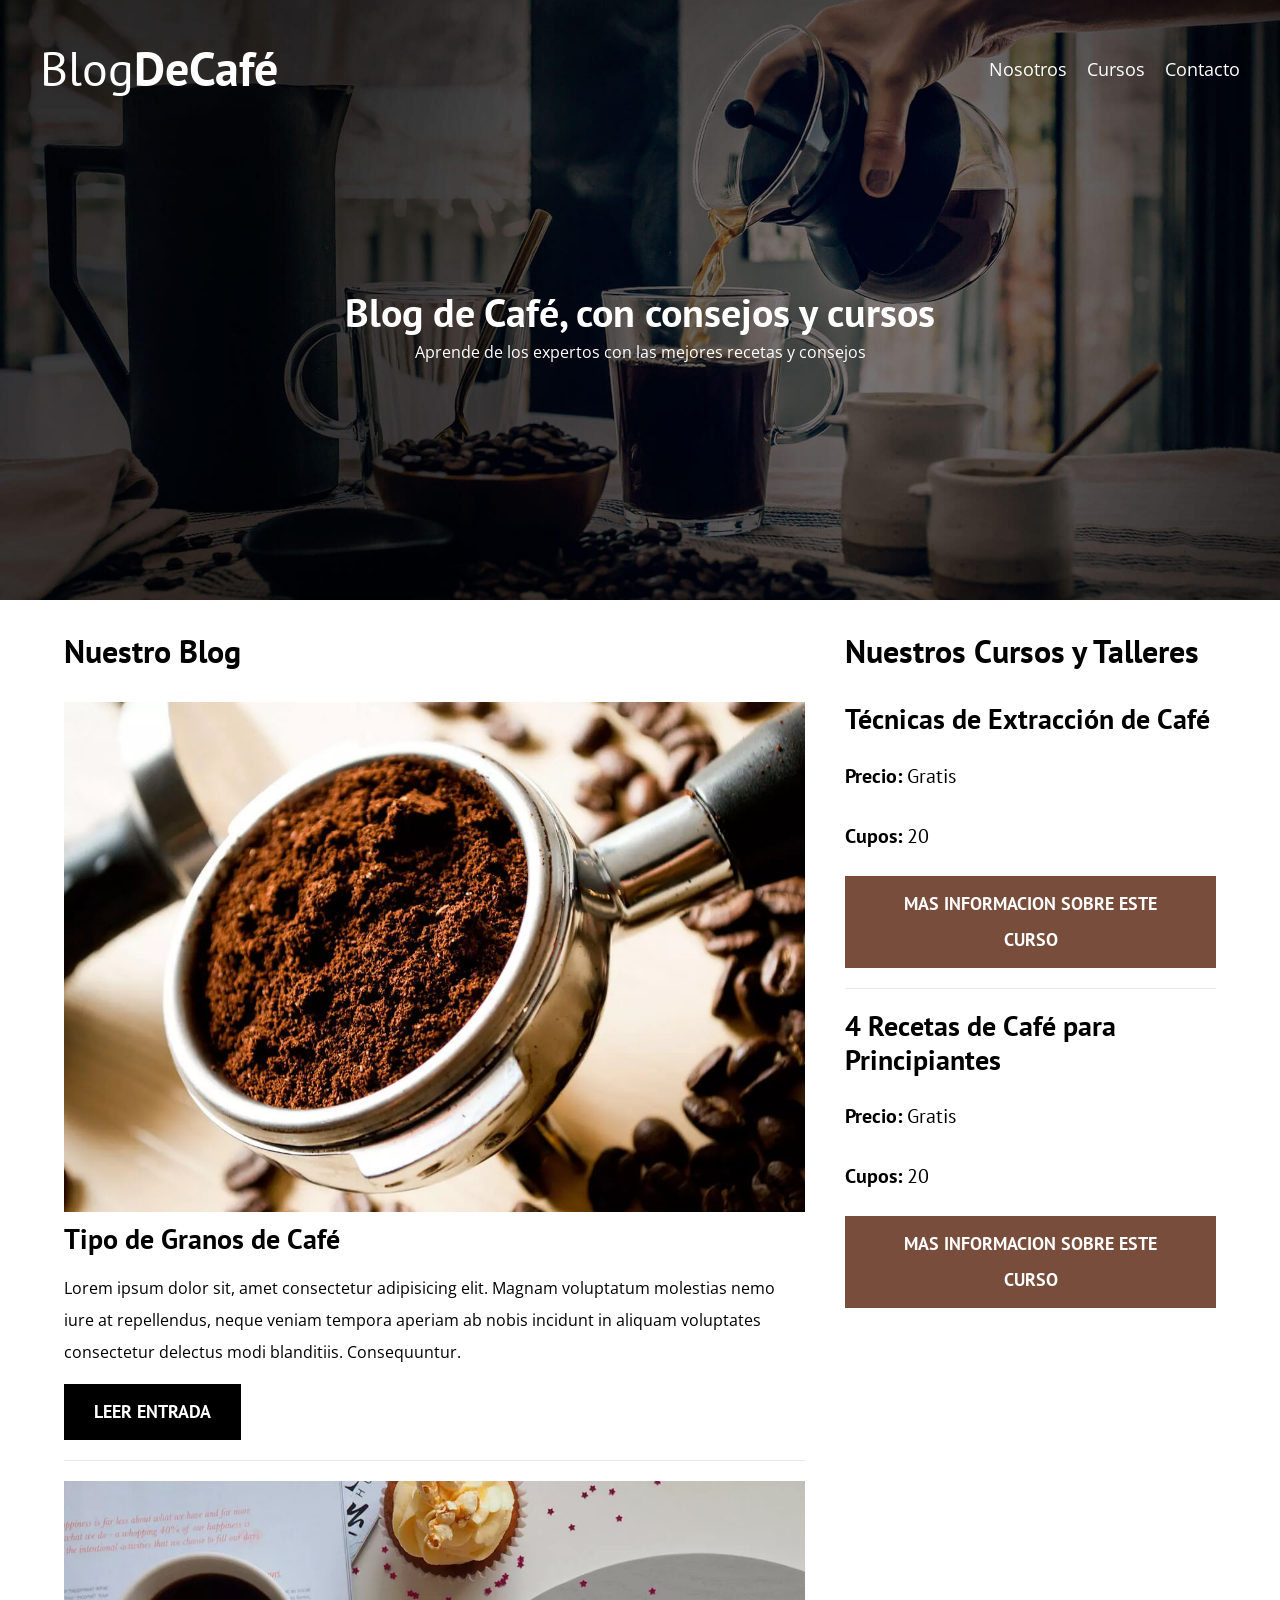
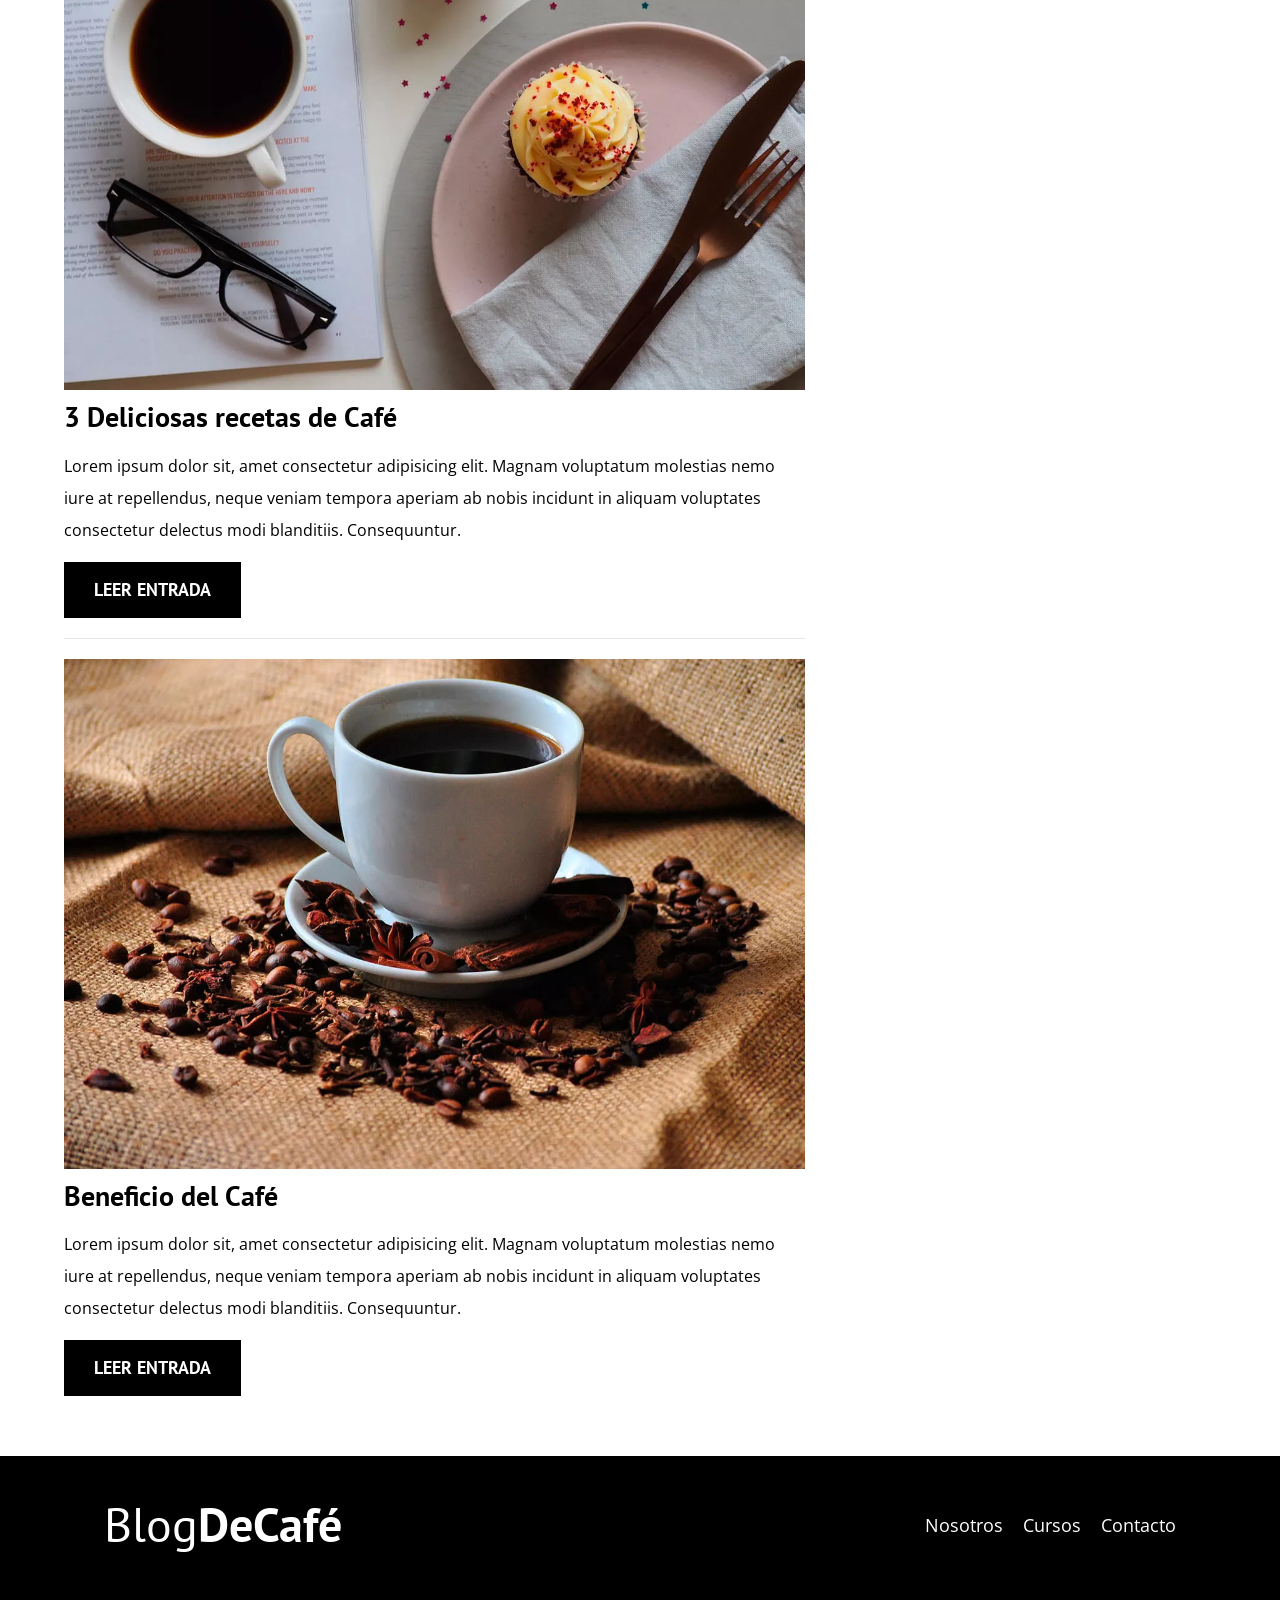
==== index.html @ 976dfcc5 "Integración de Modernizr.js para detección de características HTML5/CSS3 y ajustes finales de estilo" ====
<!DOCTYPE html>
<html lang="en">

<head>
    <meta charset="UTF-8">
    <meta http-equiv="X-UA-Compatible" content="IE=edge">
    <meta name="viewport" content="width=device-width, initial-scale=1.0">
    <title>Blog de Café</title>
    <meta name="description" content="Pagina web de Blog de Café">

    <!--Prefecth--> <!--Asigna prioridad a lo que se requiera cargar principalmente-->

    <link rel="prefetch" href="nosotros.html" as="document"> <!--Asigna prioridad a la carga de la página-->

    <!--Preload--> <!--Asigna prioridad a lo que se requiera cargar principalmente-->

    <link rel="preload" href="css/normalize.css" as="style"> <!--Asigna prioridad a la carga de la hoja de estilos-->
    <link rel="stylesheet" href="css/normalize.css"> <!--Carga la hoja de estilos-->

    <link rel="preload"
        href="https://fonts.googleapis.com/css2?family=Open+Sans:ital@0;1&family=PT+Sans:ital,wght@0,400;0,700;1,400;1,700&display=swap"
        crossorigin="crossorigin" as="font"> <!--Asigna prioridad a la carga de la fuente-->
    <link href="https://fonts.googleapis.com/css2?family=Open+Sans:ital@0;1&display=swap" rel="stylesheet">
    <!--Carga la fuente-->
    <link
        href="https://fonts.googleapis.com/css2?family=Open+Sans:ital@0;1&family=PT+Sans:ital,wght@0,400;0,700;1,400;1,700&display=swap"
        rel="stylesheet"> <!--Carga la fuente-->


    <link rel="preload" href="css/style.css" as="style"> <!--Asigna prioridad a la carga de la hoja de estilos-->
    <link rel="stylesheet" href="css/style.css"> <!--Carga la hoja de estilos-->


</head>

<body>
    <header class="header">

        <div class="centenedor">
            <div class="barra">
                <a class="logo" href="index.html">
                    <h1 class="logo__nombre no-margin centrar-texto">Blog<span class="logo__bold">DeCafé</span></h1>
                </a>

                <nav class="navegacion">
                    <a href="nosotros.html" class="navegacion__enlace">Nosotros</a>
                    <a href="cursos.html" class="navegacion__enlace">Cursos</a>
                    <a href="contacto.html" class="navegacion__enlace">Contacto</a>
                </nav>
            </div>
        </div>
        <div class="header__texto">
            <h2 class="no-margin">Blog de Café, con consejos y cursos</h2>
            <p class="no-margin">Aprende de los expertos con las mejores recetas y consejos</p>

        </div>
    </header>

    <div class="contenedor contenido-principal">
        <main class="blog">
            <h3>Nuestro Blog</h3>

            <article class="entrada">
                <div class="entrada__imagen">
                    <picture>
                        <source loading="lazy" srcset="media/images/blog1.webp" type="image/webp">
                        <source loading="lazy" srcset="media/images/blog1.jpg" type="image/jpeg">
                        <img loading="lazy" src="media/images/blog1.jpg" alt="imagen blog">
                    </picture>
                </div>
                <div class="entrada__contenido">
                    <h4 class="no-margin">Tipo de Granos de Café</h4>
                    <p>Lorem ipsum dolor sit, amet consectetur adipisicing elit. Magnam voluptatum molestias nemo iure
                        at repellendus, neque veniam tempora aperiam ab nobis incidunt in aliquam voluptates consectetur
                        delectus modi blanditiis. Consequuntur.</p>
                    <a href="entrada.html" class="boton boton--primario">Leer Entrada</a>
                </div>
            </article>

            <article class="entrada">
                <div class="entrada__imagen">
                    <picture>
                        <source loading="lazy" srcset="media/images/blog2.webp" type="image/webp">
                        <source loading="lazy" srcset="media/images/blog2.jpg" type="image/jpeg">
                        <img loading="lazy" src="media/images/blog2.jpg" alt="imagen blog">
                    </picture>
                </div>
                <div class="entrada__contenido">
                    <h4 class="no-margin">3 Deliciosas recetas de Café</h4>
                    <p>Lorem ipsum dolor sit, amet consectetur adipisicing elit. Magnam voluptatum molestias nemo iure
                        at repellendus, neque veniam tempora aperiam ab nobis incidunt in aliquam voluptates consectetur
                        delectus modi blanditiis. Consequuntur.</p>
                    <a href="entrada.html" class="boton boton--primario">Leer Entrada</a>
                </div>
            </article>

            <article class="entrada">
                <div class="entrada__imagen">
                    <picture>
                        <source loading="lazy" srcset="media/images/blog3.webp" type="image/webp">
                        <source loading="lazy" srcset="media/images/blog3.jpg" type="image/jpeg">
                        <img loading="lazy" src="media/images/blog3.jpg" alt="imagen blog">
                    </picture>
                </div>
                <div class="entrada__contenido">
                    <h4 class="no-margin">Beneficio del Café</h4>
                    <p>Lorem ipsum dolor sit, amet consectetur adipisicing elit. Magnam voluptatum molestias nemo iure
                        at repellendus, neque veniam tempora aperiam ab nobis incidunt in aliquam voluptates consectetur
                        delectus modi blanditiis. Consequuntur.</p>
                    <a href="entrada.html" class="boton boton--primario">Leer Entrada</a>
                </div>
            </article>
        </main>

        <aside class="sidebar">

            <h3>Nuestros Cursos y Talleres</h3>

            <ul class="cursos no-padding">
                <li class="widget-curso">
                    <h4 class="no-margin">Técnicas de Extracción de Café</h4>

                    <p class="widget-cursos__label">Precio:
                        <span class="widget-cursos__info">Gratis</span>
                    </p>
                    <p class="widget-cursos__label">Cupos:
                        <span class="widget-cursos__info">20</span>
                    </p>
                    <a href="entrada.html" class="boton boton--secundario">Mas informacion sobre este curso</a>
                </li>

                <li class="widget-curso">
                    <h4 class="no-margin">4 Recetas de Café para Principiantes</h4>

                    <p class="widget-cursos__label">Precio:
                        <span class="widget-cursos__info">Gratis</span>
                    </p>
                    <p class="widget-cursos__label">Cupos:
                        <span class="widget-cursos__info">20</span>
                    </p>
                    <a href="entrada.html" class="boton boton--secundario">Mas informacion sobre este curso</a>
                </li>
            </ul>

        </aside>
    </div>

    <footer class="footer">
        <div class="contenedor">
            <div class="barra">
                <a class="logo" href="index.html">
                    <h1 class="logo__nombre no-margin centrar-texto">Blog<span class="logo__bold">DeCafé</span></h1>
                </a>

                <nav class="navegacion">
                    <a href="nosotros.html" class="navegacion__enlace">Nosotros</a>
                    <a href="cursos.html" class="navegacion__enlace">Cursos</a>
                    <a href="contacto.html" class="navegacion__enlace">Contacto</a>
                </nav>
            </div>
        </div>

    </footer>

    <script src="js/modernizr.js"></script> <!--Carga el archivo de modernizr-->
</body>

</html>
---- css/style.css ----
:root {
  --fuenteHeading: "PT Sans", sans-serif;

  --fuenteParrafos: "Open Sans", sans-serif;

  --primario: #784d3c;
  --gris: #e5e7e9;
  --blanco: #fff;
  --negro: #000000;
}

html {
  box-sizing: border-box;
  font-size: 62.5%; /*1rem = 10px*/
}

*,
*::before *::after {
  box-sizing: inherit;
}

body {
  font-family: var(--fuenteParrafos);
  font-size: 1.6rem;
  line-height: 2;
}

/* Globales*/

.contenedor {
  /* max-width: 120rem; /*Maximo 1200 px mientras tenga ese espacio disponible, pero si es menos usa un width del 90%*/
  /* width: 90%; El width al 90% hace que el contenido no se desborde */
  width: min(90%, 120rem);
  margin: 0 auto;
}

a {
  text-decoration: none;
}

h1,
h2,
h3,
h4 {
  font-family: var(--fuenteHeading);
  line-height: 1.2;
}

h1 {
  font-size: 4.8rem;
}

h2 {
  font-size: 4rem;
}

h3 {
  font-size: 3.2rem;
}

h4 {
  font-size: 2.8rem;
}

img {
  max-width: 100%;
}
/*Lo que se va a utilzar mas de una vez lo mas conveniente es escribirlas en globales*/

/*Utlidades*/

.no-margin {
  margin: 0; /*Elimina los margin automaticos*/
}

.no-padding {
  padding: 0; /* Elimina los padding automaticos*/
}

.centrar-texto {
  text-align: center;
}

/*Header*/

.webp,
.header {
  background-image: url(../media/images/banner.webp);
}

.no-webp,
.header {
  background-image: url(../media/images/banner.jpg);
}
.header {
  height: 60rem;
  background-size: cover;
  background-repeat: no-repeat;
  background-position: center center; /*center center: centrara la imagen horizontalmente y verticalmente, funciona con background-size: cover;*/
}

.header__texto {
  text-align: center;
  color: var(--blanco);
  margin-top: 5rem;
}

@media (min-width: 768px) {
  .header__texto {
    margin-top: 15rem;
  }
}

.barra {
  padding: 4rem 0;
}
@media (min-width: 768px) {
  .barra {
    display: flex;
    justify-content: space-between;
    align-items: center;
    margin: 0 4rem;
  }
}

.logo {
  color: var(--blanco);
}

.logo__nombre {
  font-weight: 400;
}

.logo__bold {
  font-weight: 700;
}
@media (min-width: 768px) {
  .navegacion {
    display: flex;
    gap: 2rem;
  }
}
.navegacion__enlace {
  display: block;
  text-align: center;
  font-size: 1.8rem;
  color: var(--blanco);
}

@media (min-width: 768px) {
  .contenido-principal {
    display: grid;
    grid-template-columns: 2fr 1fr;
    column-gap: 4rem;
  }
}

.entrada {
  border-bottom: 1px solid var(--gris);
  margin-bottom: 2rem;
}

.entrada:last-of-type {
  /*Selecciona el ultimo elemento de la clase entrada*/
  border: none;
  margin-bottom: 0;
}

.boton {
  display: block; /* Para que ocupe todo el ancho*/
  font-family: var(--fuenteHeading);
  color: var(--blanco);
  text-align: center;
  padding: 1rem 3rem;
  font-size: 1.8rem;
  text-transform: uppercase;
  font-weight: 700;
  margin-bottom: 2rem;
  border: none;
}

@media (min-width: 768px) {
  .boton {
    display: inline-block; /*Para que no ocupe todo el ancho*/
  }
}

.boton:hover {
  cursor: pointer;
}

.boton--primario {
  background-color: var(--negro);
}

.boton--secundario {
  background-color: var(--primario);
}

/* el -- signica que esta heredando de otra clase, pero en algo va a cambiar*/

/*Naranja: Margin*/
/*Verde: Padding*/

.cursos {
  list-style: none; /* Elimina estilo de viñetas*/
}

.widget-curso {
  border-bottom: 1px solid var(--gris);
  margin-bottom: 2rem;
}

.widget-curso:last-of-type {
  /*Siempre tomara el ultiumo elemento*/
  border: none;
  margin-bottom: 0;
}
.widget-cursos__label {
  font-family: var(--fuenteHeading);
  font-weight: 700;
}

.widget-cursos__info {
  font-weight: 400;
}
.widget-cursos__label,
.widget-cursos__info {
  font-size: 2rem;
}

.footer {
  background-color: var(--negro);
  padding-bottom: 3rem;
  margin-top: 4rem;
}

/*Se puede reutilizar las clases de : barra de navegacion y el logo, gracias a BEM, ya que utiliza bloques y cada uno tiene sus propios estilos*/

/*Sobre Nosotros*/

@media (min-width: 768px) {
  /* -- Forma de hacerlo con Flex: Esto se vera bien en un dispositivo que nos soporte gap --

   .sobre-nosotros {
    display: flex;
    justify-content: space-between;
  }
  .sobre-nosotros__imagen,
  .sobre-nosotros__texto {
    flex-basis: calc(50% - 1rem);
  }

  -- Factor de crecimiento: si la imagen crece 1 px el texto crecera 2 px --

  .sobre-nosotros__texto {
    flex: 2;

    -- otra forma: --
    flex: 0 0 calc(50% - 1rem);
  }

  .sobre-nosotros__imagen {
    flex: 1;

    -- otra forma: --
    flex: 0 0 calc(50% - 1rem);
  } */

  /*Forma de hacerlo con grid*/

  .sobre-nosotros {
    display: grid;
    grid-template-columns: repeat(2, 1fr);
    column-gap: 2rem;
  }
}

/*Nuestros Cursos*/

.curso {
  padding: 3rem;
  border-bottom: 1px solid var(--gris);
}

@media (min-width: 768px) {
  .curso {
    display: grid;
    grid-template-columns: 1fr 2fr; /* 1fr 2fr: 1fr es el 33% y 2fr es el 66%*/
    column-gap: 2rem; /*Espacio entre columnas*/
  }
}
.curso:last-of-type {
  border: none;
}

.cursos__label {
  font-family: var(--fuenteHeading);
  font-weight: 700;
}

.cursos__info {
  font-weight: 400;
}
.cursos__label,
.cursos__info {
  font-size: 2rem;
}

/*Contacto*/

.contacto-bg {
  background-image: url(../media/images/contacto.jpg);
  background-size: cover; /*Para que la imagen se ajuste al contenedor*/
  background-repeat: no-repeat; /*Para que no se repita la imagen*/
  background-position: center center; /*Para que la imagen se centre*/
  height: 40rem;
}

/*Que es un ID? Es un selector que se utiliza para identificar un elemento unico en el documento, no se puede repetir en el documento, solo se puede utilizar una vez*/

.formulario {
  background-color: var(--blanco);
  margin: -5rem auto 0 auto; /*Para que se vea bien en dispositivos moviles*/
  padding: 5rem;
  width: 95%;
}

.campo {
  display: flex; /*Para que los elementos se alineen en una sola linea*/
  margin-bottom: 2rem;
}

.campo__label {
  flex: 0 0 9rem; /*Para que ocupe el 0% del espacio disponible, no crezca ni se encoja y tenga un ancho de 9rem*/
  text-align: right;
  padding-right: 2rem;
}

.campo__field {
  flex: 1; /*Para que ocupe todo el espacio disponible*/
  border: 1px solid var(--gris);
}

.campo__field--textarea {
  height: 20rem;
}
---- css/style.css ----
:root {
  --fuenteHeading: "PT Sans", sans-serif;

  --fuenteParrafos: "Open Sans", sans-serif;

  --primario: #784d3c;
  --gris: #e5e7e9;
  --blanco: #fff;
  --negro: #000000;
}

html {
  box-sizing: border-box;
  font-size: 62.5%; /*1rem = 10px*/
}

*,
*::before *::after {
  box-sizing: inherit;
}

body {
  font-family: var(--fuenteParrafos);
  font-size: 1.6rem;
  line-height: 2;
}

/* Globales*/

.contenedor {
  /* max-width: 120rem; /*Maximo 1200 px mientras tenga ese espacio disponible, pero si es menos usa un width del 90%*/
  /* width: 90%; El width al 90% hace que el contenido no se desborde */
  width: min(90%, 120rem);
  margin: 0 auto;
}

a {
  text-decoration: none;
}

h1,
h2,
h3,
h4 {
  font-family: var(--fuenteHeading);
  line-height: 1.2;
}

h1 {
  font-size: 4.8rem;
}

h2 {
  font-size: 4rem;
}

h3 {
  font-size: 3.2rem;
}

h4 {
  font-size: 2.8rem;
}

img {
  max-width: 100%;
}
/*Lo que se va a utilzar mas de una vez lo mas conveniente es escribirlas en globales*/

/*Utlidades*/

.no-margin {
  margin: 0; /*Elimina los margin automaticos*/
}

.no-padding {
  padding: 0; /* Elimina los padding automaticos*/
}

.centrar-texto {
  text-align: center;
}

/*Header*/

.webp,
.header {
  background-image: url(../media/images/banner.webp);
}

.no-webp,
.header {
  background-image: url(../media/images/banner.jpg);
}
.header {
  height: 60rem;
  background-size: cover;
  background-repeat: no-repeat;
  background-position: center center; /*center center: centrara la imagen horizontalmente y verticalmente, funciona con background-size: cover;*/
}

.header__texto {
  text-align: center;
  color: var(--blanco);
  margin-top: 5rem;
}

@media (min-width: 768px) {
  .header__texto {
    margin-top: 15rem;
  }
}

.barra {
  padding: 4rem 0;
}
@media (min-width: 768px) {
  .barra {
    display: flex;
    justify-content: space-between;
    align-items: center;
    margin: 0 4rem;
  }
}

.logo {
  color: var(--blanco);
}

.logo__nombre {
  font-weight: 400;
}

.logo__bold {
  font-weight: 700;
}
@media (min-width: 768px) {
  .navegacion {
    display: flex;
    gap: 2rem;
  }
}
.navegacion__enlace {
  display: block;
  text-align: center;
  font-size: 1.8rem;
  color: var(--blanco);
}

@media (min-width: 768px) {
  .contenido-principal {
    display: grid;
    grid-template-columns: 2fr 1fr;
    column-gap: 4rem;
  }
}

.entrada {
  border-bottom: 1px solid var(--gris);
  margin-bottom: 2rem;
}

.entrada:last-of-type {
  /*Selecciona el ultimo elemento de la clase entrada*/
  border: none;
  margin-bottom: 0;
}

.boton {
  display: block; /* Para que ocupe todo el ancho*/
  font-family: var(--fuenteHeading);
  color: var(--blanco);
  text-align: center;
  padding: 1rem 3rem;
  font-size: 1.8rem;
  text-transform: uppercase;
  font-weight: 700;
  margin-bottom: 2rem;
  border: none;
}

@media (min-width: 768px) {
  .boton {
    display: inline-block; /*Para que no ocupe todo el ancho*/
  }
}

.boton:hover {
  cursor: pointer;
}

.boton--primario {
  background-color: var(--negro);
}

.boton--secundario {
  background-color: var(--primario);
}

/* el -- signica que esta heredando de otra clase, pero en algo va a cambiar*/

/*Naranja: Margin*/
/*Verde: Padding*/

.cursos {
  list-style: none; /* Elimina estilo de viñetas*/
}

.widget-curso {
  border-bottom: 1px solid var(--gris);
  margin-bottom: 2rem;
}

.widget-curso:last-of-type {
  /*Siempre tomara el ultiumo elemento*/
  border: none;
  margin-bottom: 0;
}
.widget-cursos__label {
  font-family: var(--fuenteHeading);
  font-weight: 700;
}

.widget-cursos__info {
  font-weight: 400;
}
.widget-cursos__label,
.widget-cursos__info {
  font-size: 2rem;
}

.footer {
  background-color: var(--negro);
  padding-bottom: 3rem;
  margin-top: 4rem;
}

/*Se puede reutilizar las clases de : barra de navegacion y el logo, gracias a BEM, ya que utiliza bloques y cada uno tiene sus propios estilos*/

/*Sobre Nosotros*/

@media (min-width: 768px) {
  /* -- Forma de hacerlo con Flex: Esto se vera bien en un dispositivo que nos soporte gap --

   .sobre-nosotros {
    display: flex;
    justify-content: space-between;
  }
  .sobre-nosotros__imagen,
  .sobre-nosotros__texto {
    flex-basis: calc(50% - 1rem);
  }

  -- Factor de crecimiento: si la imagen crece 1 px el texto crecera 2 px --

  .sobre-nosotros__texto {
    flex: 2;

    -- otra forma: --
    flex: 0 0 calc(50% - 1rem);
  }

  .sobre-nosotros__imagen {
    flex: 1;

    -- otra forma: --
    flex: 0 0 calc(50% - 1rem);
  } */

  /*Forma de hacerlo con grid*/

  .sobre-nosotros {
    display: grid;
    grid-template-columns: repeat(2, 1fr);
    column-gap: 2rem;
  }
}

/*Nuestros Cursos*/

.curso {
  padding: 3rem;
  border-bottom: 1px solid var(--gris);
}

@media (min-width: 768px) {
  .curso {
    display: grid;
    grid-template-columns: 1fr 2fr; /* 1fr 2fr: 1fr es el 33% y 2fr es el 66%*/
    column-gap: 2rem; /*Espacio entre columnas*/
  }
}
.curso:last-of-type {
  border: none;
}

.cursos__label {
  font-family: var(--fuenteHeading);
  font-weight: 700;
}

.cursos__info {
  font-weight: 400;
}
.cursos__label,
.cursos__info {
  font-size: 2rem;
}

/*Contacto*/

.contacto-bg {
  background-image: url(../media/images/contacto.jpg);
  background-size: cover; /*Para que la imagen se ajuste al contenedor*/
  background-repeat: no-repeat; /*Para que no se repita la imagen*/
  background-position: center center; /*Para que la imagen se centre*/
  height: 40rem;
}

/*Que es un ID? Es un selector que se utiliza para identificar un elemento unico en el documento, no se puede repetir en el documento, solo se puede utilizar una vez*/

.formulario {
  background-color: var(--blanco);
  margin: -5rem auto 0 auto; /*Para que se vea bien en dispositivos moviles*/
  padding: 5rem;
  width: 95%;
}

.campo {
  display: flex; /*Para que los elementos se alineen en una sola linea*/
  margin-bottom: 2rem;
}

.campo__label {
  flex: 0 0 9rem; /*Para que ocupe el 0% del espacio disponible, no crezca ni se encoja y tenga un ancho de 9rem*/
  text-align: right;
  padding-right: 2rem;
}

.campo__field {
  flex: 1; /*Para que ocupe todo el espacio disponible*/
  border: 1px solid var(--gris);
}

.campo__field--textarea {
  height: 20rem;
}
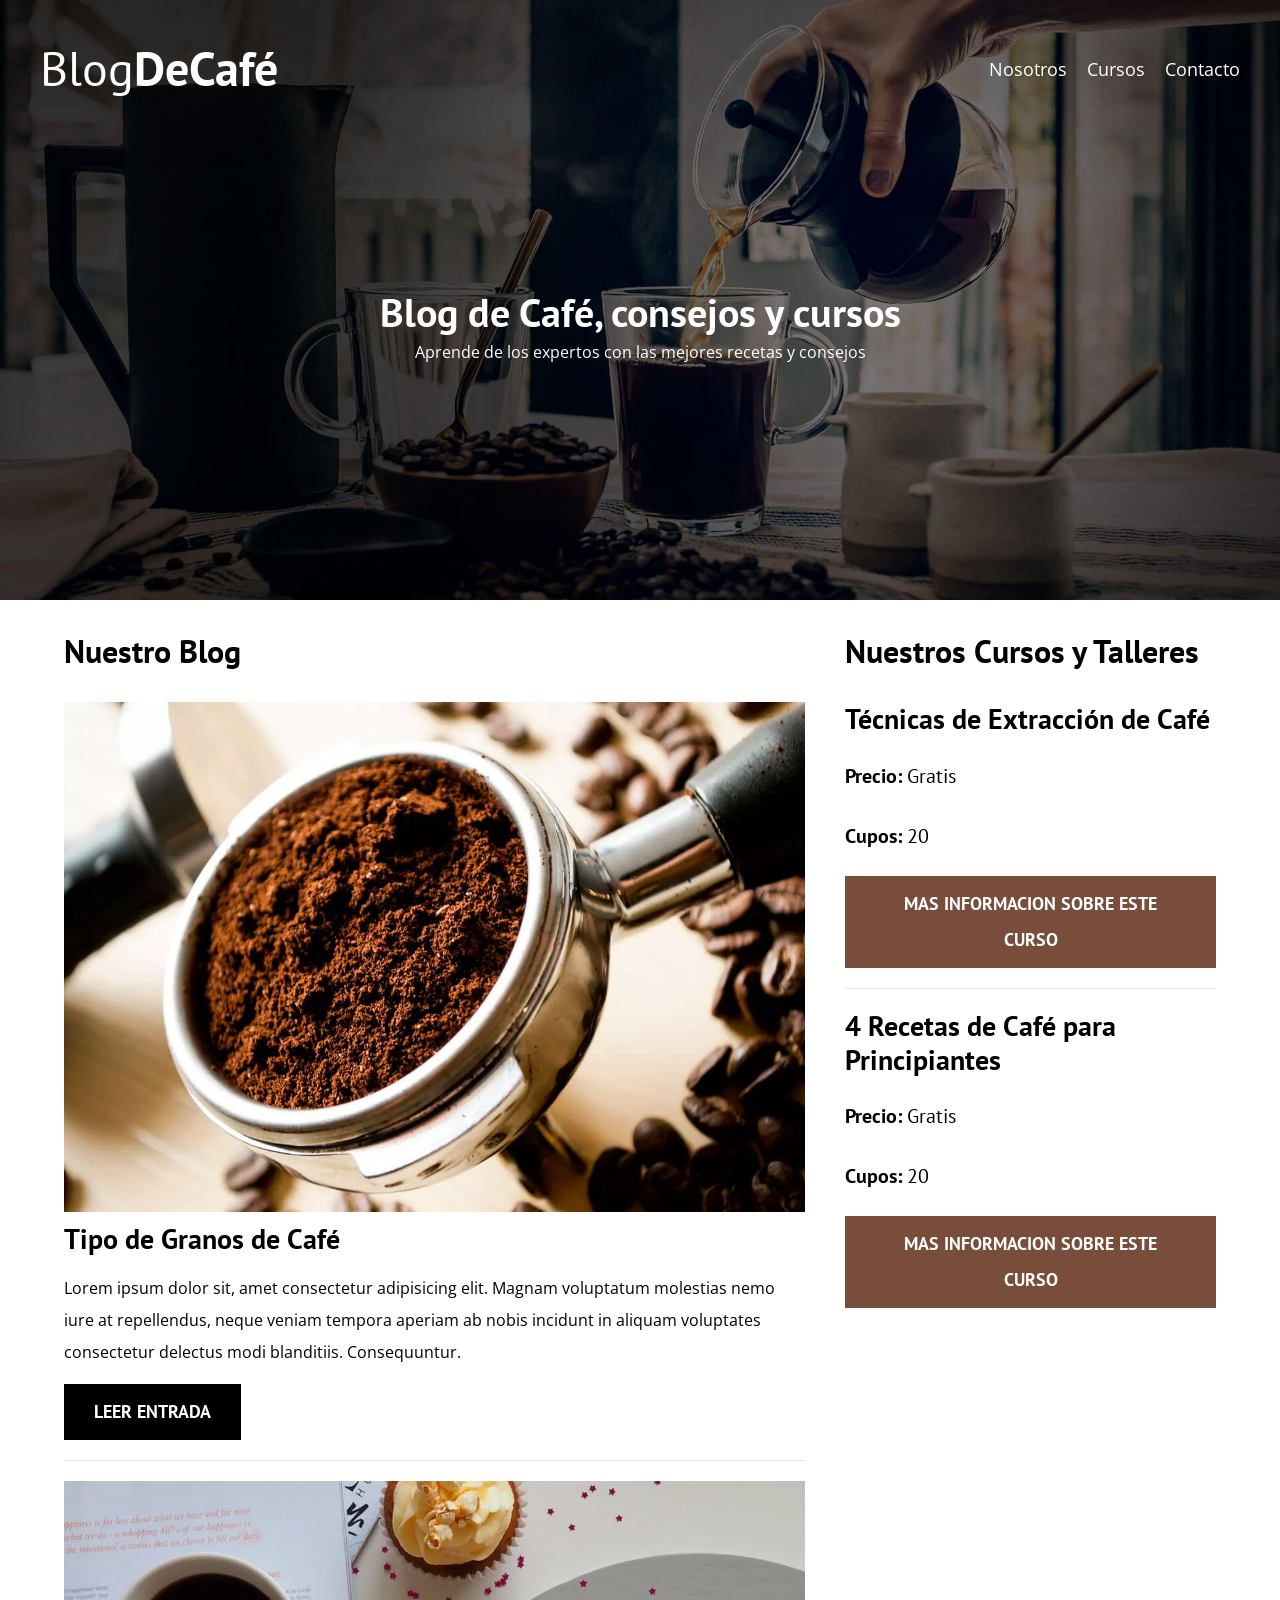
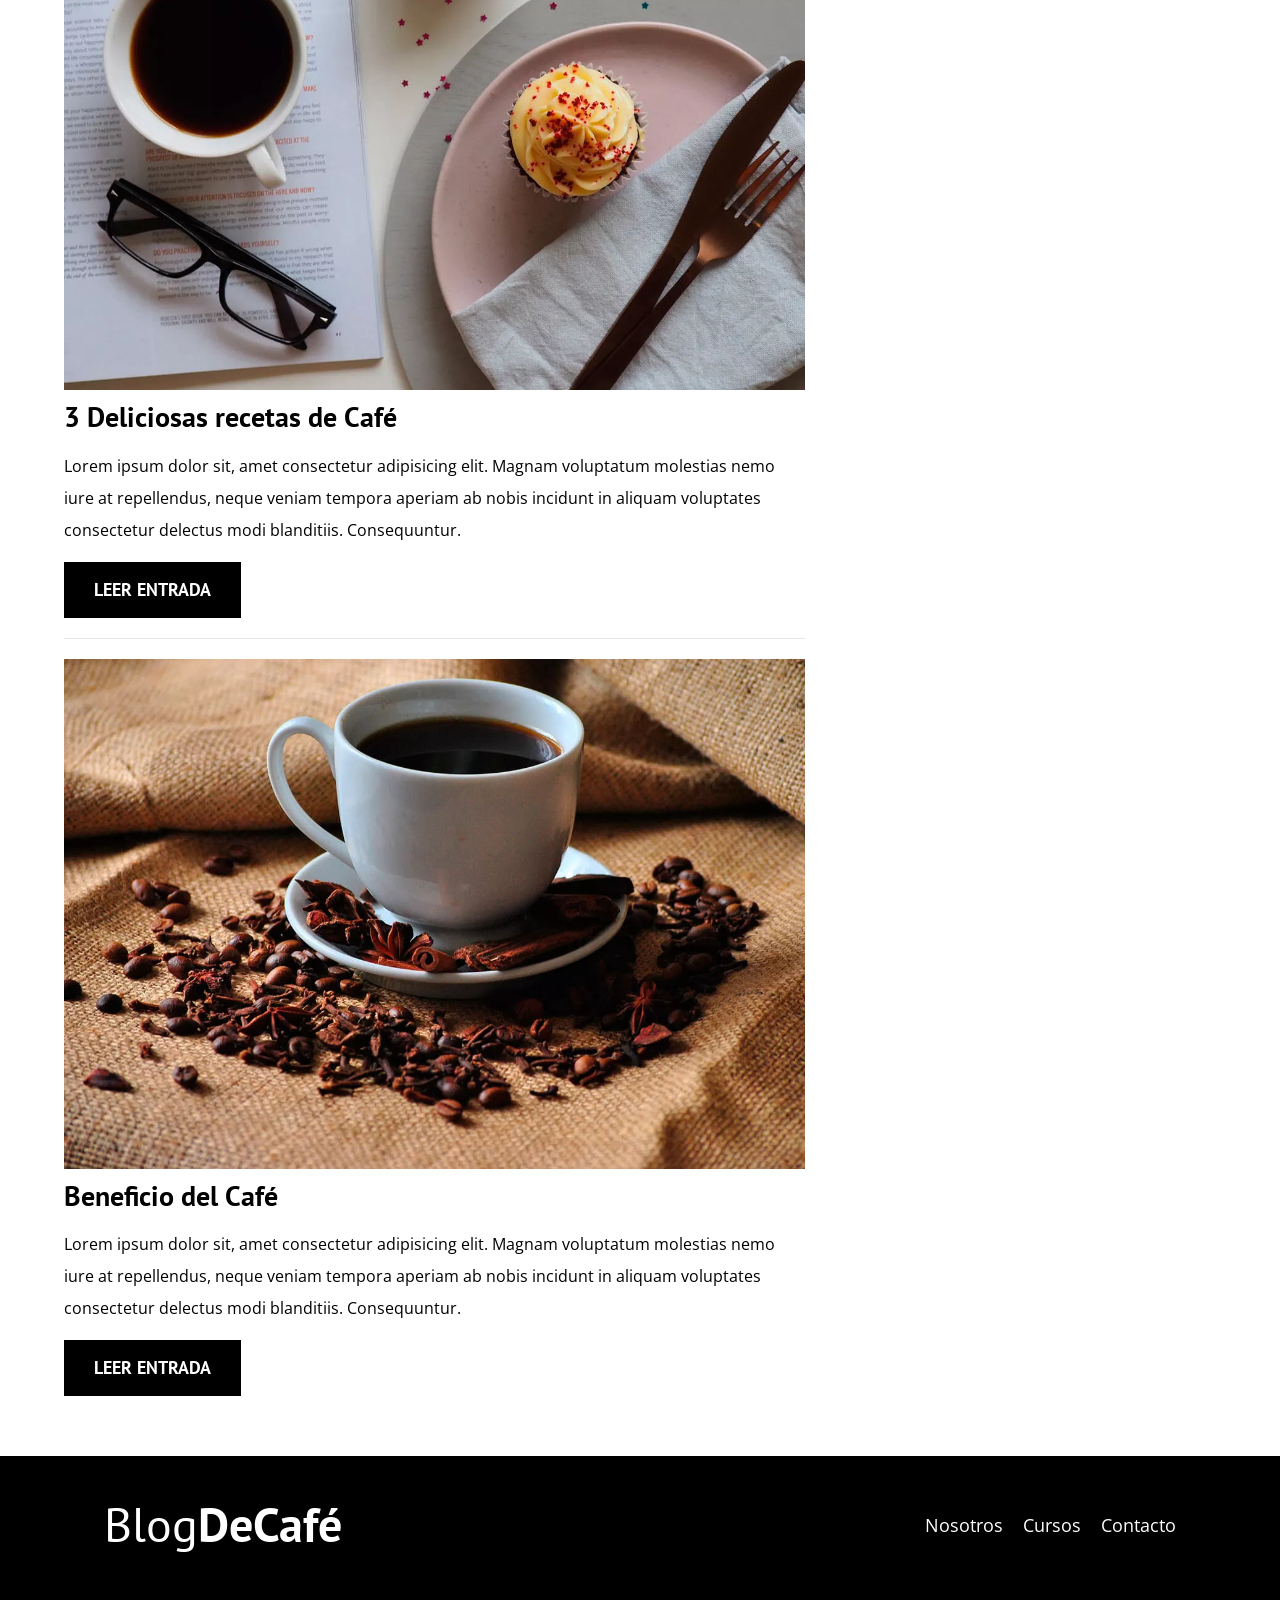
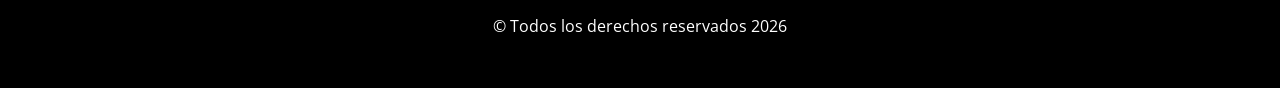
==== commit b9192beb: "Ajuste de encabezados en varias páginas para mayor claridad" ====
--- a/index.html
+++ b/index.html
@@ -8,27 +8,18 @@
     <title>Blog de Café</title>
     <meta name="description" content="Pagina web de Blog de Café">
 
-    <!--Prefecth--> <!--Asigna prioridad a lo que se requiera cargar principalmente-->
-
-    <link rel="prefetch" href="nosotros.html" as="document"> <!--Asigna prioridad a la carga de la página-->
-
-    <!--Preload--> <!--Asigna prioridad a lo que se requiera cargar principalmente-->
-
-    <link rel="preload" href="css/normalize.css" as="style"> <!--Asigna prioridad a la carga de la hoja de estilos-->
-    <link rel="stylesheet" href="css/normalize.css"> <!--Carga la hoja de estilos-->
-
+    <link rel="prefetch" href="nosotros.html" as="document">
+    <link rel="preload" href="css/normalize.css" as="style">
+    <link rel="stylesheet" href="css/normalize.css">
     <link rel="preload"
         href="https://fonts.googleapis.com/css2?family=Open+Sans:ital@0;1&family=PT+Sans:ital,wght@0,400;0,700;1,400;1,700&display=swap"
-        crossorigin="crossorigin" as="font"> <!--Asigna prioridad a la carga de la fuente-->
+        crossorigin="crossorigin" as="font">
     <link href="https://fonts.googleapis.com/css2?family=Open+Sans:ital@0;1&display=swap" rel="stylesheet">
-    <!--Carga la fuente-->
     <link
         href="https://fonts.googleapis.com/css2?family=Open+Sans:ital@0;1&family=PT+Sans:ital,wght@0,400;0,700;1,400;1,700&display=swap"
-        rel="stylesheet"> <!--Carga la fuente-->
-
-
-    <link rel="preload" href="css/style.css" as="style"> <!--Asigna prioridad a la carga de la hoja de estilos-->
-    <link rel="stylesheet" href="css/style.css"> <!--Carga la hoja de estilos-->
+        rel="stylesheet">
+    <link rel="preload" href="css/style.css" as="style">
+    <link rel="stylesheet" href="css/style.css">
 
 
 </head>
@@ -50,7 +41,7 @@
             </div>
         </div>
         <div class="header__texto">
-            <h2 class="no-margin">Blog de Café, con consejos y cursos</h2>
+            <h2 class="no-margin">Blog de Café, consejos y cursos</h2>
             <p class="no-margin">Aprende de los expertos con las mejores recetas y consejos</p>
 
         </div>
@@ -151,7 +142,6 @@
                 <a class="logo" href="index.html">
                     <h1 class="logo__nombre no-margin centrar-texto">Blog<span class="logo__bold">DeCafé</span></h1>
                 </a>
-
                 <nav class="navegacion">
                     <a href="nosotros.html" class="navegacion__enlace">Nosotros</a>
                     <a href="cursos.html" class="navegacion__enlace">Cursos</a>
@@ -159,10 +149,11 @@
                 </nav>
             </div>
         </div>
-
+        <p>&copy; Todos los derechos reservados <span id="year"></span></p>
     </footer>
 
-    <script src="js/modernizr.js"></script> <!--Carga el archivo de modernizr-->
+    <script src="js/modernizr.js"></script>
+    <script src="js/app.js"></script>
 </body>
 
 </html>
--- a/css/style.css
+++ b/css/style.css
@@ -11,7 +11,7 @@
 
 html {
   box-sizing: border-box;
-  font-size: 62.5%; /*1rem = 10px*/
+  font-size: 62.5%;
 }
 
 *,
@@ -25,11 +25,7 @@
   line-height: 2;
 }
 
-/* Globales*/
-
 .contenedor {
-  /* max-width: 120rem; /*Maximo 1200 px mientras tenga ese espacio disponible, pero si es menos usa un width del 90%*/
-  /* width: 90%; El width al 90% hace que el contenido no se desborde */
   width: min(90%, 120rem);
   margin: 0 auto;
 }
@@ -65,23 +61,18 @@
 img {
   max-width: 100%;
 }
-/*Lo que se va a utilzar mas de una vez lo mas conveniente es escribirlas en globales*/
-
-/*Utlidades*/
 
 .no-margin {
-  margin: 0; /*Elimina los margin automaticos*/
+  margin: 0;
 }
 
 .no-padding {
-  padding: 0; /* Elimina los padding automaticos*/
+  padding: 0;
 }
 
 .centrar-texto {
   text-align: center;
 }
-
-/*Header*/
 
 .webp,
 .header {
@@ -96,7 +87,7 @@
   height: 60rem;
   background-size: cover;
   background-repeat: no-repeat;
-  background-position: center center; /*center center: centrara la imagen horizontalmente y verticalmente, funciona con background-size: cover;*/
+  background-position: center center;
 }
 
 .header__texto {
@@ -161,13 +152,12 @@
 }
 
 .entrada:last-of-type {
-  /*Selecciona el ultimo elemento de la clase entrada*/
   border: none;
   margin-bottom: 0;
 }
 
 .boton {
-  display: block; /* Para que ocupe todo el ancho*/
+  display: block;
   font-family: var(--fuenteHeading);
   color: var(--blanco);
   text-align: center;
@@ -181,7 +171,7 @@
 
 @media (min-width: 768px) {
   .boton {
-    display: inline-block; /*Para que no ocupe todo el ancho*/
+    display: inline-block;
   }
 }
 
@@ -197,13 +187,8 @@
   background-color: var(--primario);
 }
 
-/* el -- signica que esta heredando de otra clase, pero en algo va a cambiar*/
-
-/*Naranja: Margin*/
-/*Verde: Padding*/
-
 .cursos {
-  list-style: none; /* Elimina estilo de viñetas*/
+  list-style: none;
 }
 
 .widget-curso {
@@ -212,7 +197,6 @@
 }
 
 .widget-curso:last-of-type {
-  /*Siempre tomara el ultiumo elemento*/
   border: none;
   margin-bottom: 0;
 }
@@ -235,40 +219,12 @@
   margin-top: 4rem;
 }
 
-/*Se puede reutilizar las clases de : barra de navegacion y el logo, gracias a BEM, ya que utiliza bloques y cada uno tiene sus propios estilos*/
-
-/*Sobre Nosotros*/
-
-@media (min-width: 768px) {
-  /* -- Forma de hacerlo con Flex: Esto se vera bien en un dispositivo que nos soporte gap --
-
-   .sobre-nosotros {
-    display: flex;
-    justify-content: space-between;
-  }
-  .sobre-nosotros__imagen,
-  .sobre-nosotros__texto {
-    flex-basis: calc(50% - 1rem);
-  }
-
-  -- Factor de crecimiento: si la imagen crece 1 px el texto crecera 2 px --
-
-  .sobre-nosotros__texto {
-    flex: 2;
-
-    -- otra forma: --
-    flex: 0 0 calc(50% - 1rem);
-  }
-
-  .sobre-nosotros__imagen {
-    flex: 1;
-
-    -- otra forma: --
-    flex: 0 0 calc(50% - 1rem);
-  } */
-
-  /*Forma de hacerlo con grid*/
-
+.footer p{
+  color: var(--blanco);
+  text-align: center;
+}
+
+@media (min-width: 768px) {
   .sobre-nosotros {
     display: grid;
     grid-template-columns: repeat(2, 1fr);
@@ -286,8 +242,8 @@
 @media (min-width: 768px) {
   .curso {
     display: grid;
-    grid-template-columns: 1fr 2fr; /* 1fr 2fr: 1fr es el 33% y 2fr es el 66%*/
-    column-gap: 2rem; /*Espacio entre columnas*/
+    grid-template-columns: 1fr 2fr;
+    column-gap: 2rem;
   }
 }
 .curso:last-of-type {
@@ -307,38 +263,34 @@
   font-size: 2rem;
 }
 
-/*Contacto*/
-
 .contacto-bg {
   background-image: url(../media/images/contacto.jpg);
-  background-size: cover; /*Para que la imagen se ajuste al contenedor*/
-  background-repeat: no-repeat; /*Para que no se repita la imagen*/
-  background-position: center center; /*Para que la imagen se centre*/
+  background-size: cover;
+  background-repeat: no-repeat;
+  background-position: center center;
   height: 40rem;
 }
-
-/*Que es un ID? Es un selector que se utiliza para identificar un elemento unico en el documento, no se puede repetir en el documento, solo se puede utilizar una vez*/
 
 .formulario {
   background-color: var(--blanco);
-  margin: -5rem auto 0 auto; /*Para que se vea bien en dispositivos moviles*/
+  margin: -5rem auto 0 auto;
   padding: 5rem;
   width: 95%;
 }
 
 .campo {
-  display: flex; /*Para que los elementos se alineen en una sola linea*/
+  display: flex;
   margin-bottom: 2rem;
 }
 
 .campo__label {
-  flex: 0 0 9rem; /*Para que ocupe el 0% del espacio disponible, no crezca ni se encoja y tenga un ancho de 9rem*/
+  flex: 0 0 9rem;
   text-align: right;
   padding-right: 2rem;
 }
 
 .campo__field {
-  flex: 1; /*Para que ocupe todo el espacio disponible*/
+  flex: 1;
   border: 1px solid var(--gris);
 }
 
--- a/css/style.css
+++ b/css/style.css
@@ -11,7 +11,7 @@
 
 html {
   box-sizing: border-box;
-  font-size: 62.5%; /*1rem = 10px*/
+  font-size: 62.5%;
 }
 
 *,
@@ -25,11 +25,7 @@
   line-height: 2;
 }
 
-/* Globales*/
-
 .contenedor {
-  /* max-width: 120rem; /*Maximo 1200 px mientras tenga ese espacio disponible, pero si es menos usa un width del 90%*/
-  /* width: 90%; El width al 90% hace que el contenido no se desborde */
   width: min(90%, 120rem);
   margin: 0 auto;
 }
@@ -65,23 +61,18 @@
 img {
   max-width: 100%;
 }
-/*Lo que se va a utilzar mas de una vez lo mas conveniente es escribirlas en globales*/
-
-/*Utlidades*/
 
 .no-margin {
-  margin: 0; /*Elimina los margin automaticos*/
+  margin: 0;
 }
 
 .no-padding {
-  padding: 0; /* Elimina los padding automaticos*/
+  padding: 0;
 }
 
 .centrar-texto {
   text-align: center;
 }
-
-/*Header*/
 
 .webp,
 .header {
@@ -96,7 +87,7 @@
   height: 60rem;
   background-size: cover;
   background-repeat: no-repeat;
-  background-position: center center; /*center center: centrara la imagen horizontalmente y verticalmente, funciona con background-size: cover;*/
+  background-position: center center;
 }
 
 .header__texto {
@@ -161,13 +152,12 @@
 }
 
 .entrada:last-of-type {
-  /*Selecciona el ultimo elemento de la clase entrada*/
   border: none;
   margin-bottom: 0;
 }
 
 .boton {
-  display: block; /* Para que ocupe todo el ancho*/
+  display: block;
   font-family: var(--fuenteHeading);
   color: var(--blanco);
   text-align: center;
@@ -181,7 +171,7 @@
 
 @media (min-width: 768px) {
   .boton {
-    display: inline-block; /*Para que no ocupe todo el ancho*/
+    display: inline-block;
   }
 }
 
@@ -197,13 +187,8 @@
   background-color: var(--primario);
 }
 
-/* el -- signica que esta heredando de otra clase, pero en algo va a cambiar*/
-
-/*Naranja: Margin*/
-/*Verde: Padding*/
-
 .cursos {
-  list-style: none; /* Elimina estilo de viñetas*/
+  list-style: none;
 }
 
 .widget-curso {
@@ -212,7 +197,6 @@
 }
 
 .widget-curso:last-of-type {
-  /*Siempre tomara el ultiumo elemento*/
   border: none;
   margin-bottom: 0;
 }
@@ -235,40 +219,12 @@
   margin-top: 4rem;
 }
 
-/*Se puede reutilizar las clases de : barra de navegacion y el logo, gracias a BEM, ya que utiliza bloques y cada uno tiene sus propios estilos*/
-
-/*Sobre Nosotros*/
-
-@media (min-width: 768px) {
-  /* -- Forma de hacerlo con Flex: Esto se vera bien en un dispositivo que nos soporte gap --
-
-   .sobre-nosotros {
-    display: flex;
-    justify-content: space-between;
-  }
-  .sobre-nosotros__imagen,
-  .sobre-nosotros__texto {
-    flex-basis: calc(50% - 1rem);
-  }
-
-  -- Factor de crecimiento: si la imagen crece 1 px el texto crecera 2 px --
-
-  .sobre-nosotros__texto {
-    flex: 2;
-
-    -- otra forma: --
-    flex: 0 0 calc(50% - 1rem);
-  }
-
-  .sobre-nosotros__imagen {
-    flex: 1;
-
-    -- otra forma: --
-    flex: 0 0 calc(50% - 1rem);
-  } */
-
-  /*Forma de hacerlo con grid*/
-
+.footer p{
+  color: var(--blanco);
+  text-align: center;
+}
+
+@media (min-width: 768px) {
   .sobre-nosotros {
     display: grid;
     grid-template-columns: repeat(2, 1fr);
@@ -286,8 +242,8 @@
 @media (min-width: 768px) {
   .curso {
     display: grid;
-    grid-template-columns: 1fr 2fr; /* 1fr 2fr: 1fr es el 33% y 2fr es el 66%*/
-    column-gap: 2rem; /*Espacio entre columnas*/
+    grid-template-columns: 1fr 2fr;
+    column-gap: 2rem;
   }
 }
 .curso:last-of-type {
@@ -307,38 +263,34 @@
   font-size: 2rem;
 }
 
-/*Contacto*/
-
 .contacto-bg {
   background-image: url(../media/images/contacto.jpg);
-  background-size: cover; /*Para que la imagen se ajuste al contenedor*/
-  background-repeat: no-repeat; /*Para que no se repita la imagen*/
-  background-position: center center; /*Para que la imagen se centre*/
+  background-size: cover;
+  background-repeat: no-repeat;
+  background-position: center center;
   height: 40rem;
 }
-
-/*Que es un ID? Es un selector que se utiliza para identificar un elemento unico en el documento, no se puede repetir en el documento, solo se puede utilizar una vez*/
 
 .formulario {
   background-color: var(--blanco);
-  margin: -5rem auto 0 auto; /*Para que se vea bien en dispositivos moviles*/
+  margin: -5rem auto 0 auto;
   padding: 5rem;
   width: 95%;
 }
 
 .campo {
-  display: flex; /*Para que los elementos se alineen en una sola linea*/
+  display: flex;
   margin-bottom: 2rem;
 }
 
 .campo__label {
-  flex: 0 0 9rem; /*Para que ocupe el 0% del espacio disponible, no crezca ni se encoja y tenga un ancho de 9rem*/
+  flex: 0 0 9rem;
   text-align: right;
   padding-right: 2rem;
 }
 
 .campo__field {
-  flex: 1; /*Para que ocupe todo el espacio disponible*/
+  flex: 1;
   border: 1px solid var(--gris);
 }
 
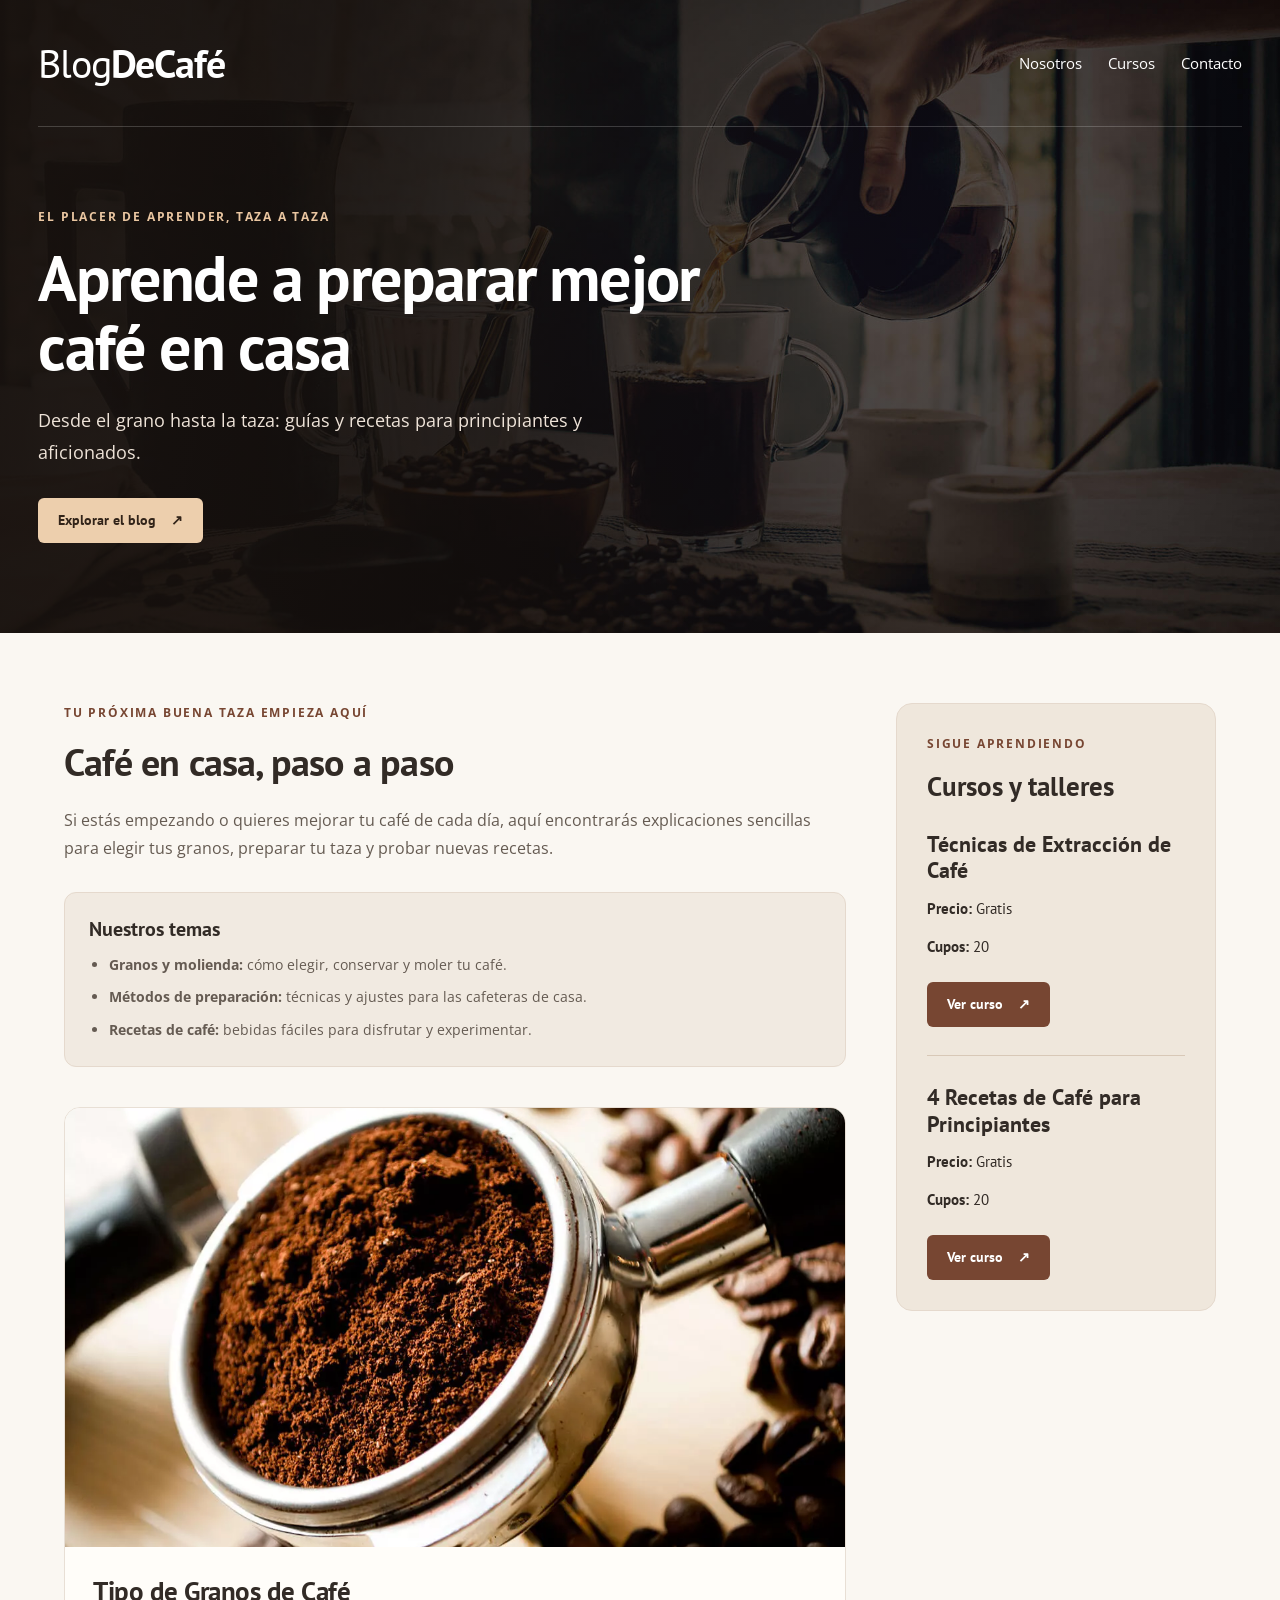
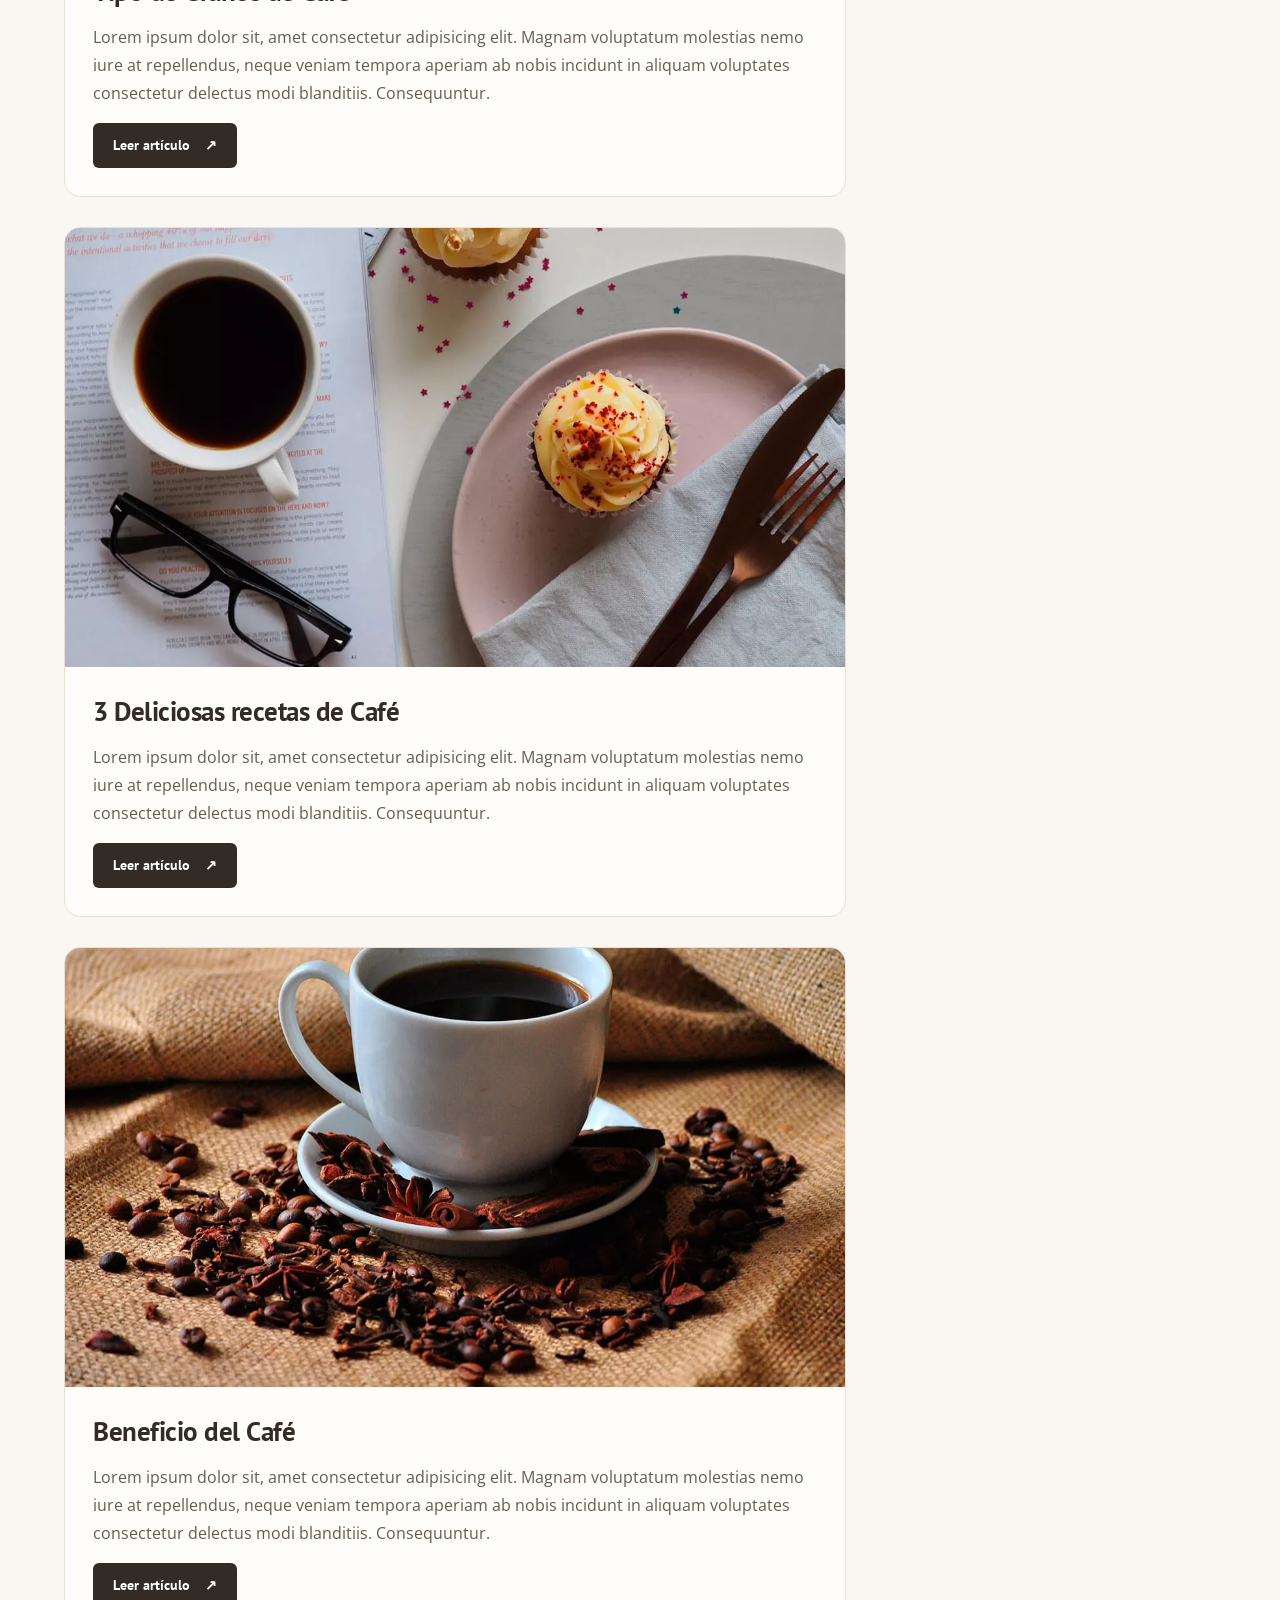
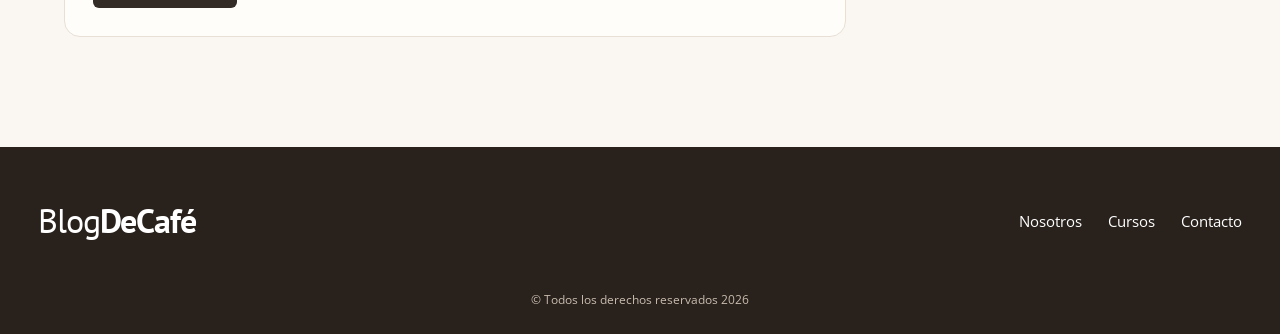
==== commit 84bcbcee: "Agregar propuesta editorial y mejorar contenido en varias páginas para mayor claridad y enfoque en e" ====
--- a/index.html
+++ b/index.html
@@ -1,36 +1,32 @@
 <!DOCTYPE html>
-<html lang="en">
+<html lang="es">
 
 <head>
     <meta charset="UTF-8">
     <meta http-equiv="X-UA-Compatible" content="IE=edge">
     <meta name="viewport" content="width=device-width, initial-scale=1.0">
     <title>Blog de Café</title>
-    <meta name="description" content="Pagina web de Blog de Café">
+    <meta name="description" content="Aprende a preparar mejor café en casa, desde el grano hasta la taza. Guías de granos y molienda, métodos de preparación y recetas para principiantes y aficionados.">
 
     <link rel="prefetch" href="nosotros.html" as="document">
     <link rel="preload" href="css/normalize.css" as="style">
     <link rel="stylesheet" href="css/normalize.css">
-    <link rel="preload"
-        href="https://fonts.googleapis.com/css2?family=Open+Sans:ital@0;1&family=PT+Sans:ital,wght@0,400;0,700;1,400;1,700&display=swap"
-        crossorigin="crossorigin" as="font">
-    <link href="https://fonts.googleapis.com/css2?family=Open+Sans:ital@0;1&display=swap" rel="stylesheet">
-    <link
-        href="https://fonts.googleapis.com/css2?family=Open+Sans:ital@0;1&family=PT+Sans:ital,wght@0,400;0,700;1,400;1,700&display=swap"
-        rel="stylesheet">
+    <link rel="preconnect" href="https://fonts.googleapis.com">
+    <link rel="preconnect" href="https://fonts.gstatic.com" crossorigin>
+    <link href="https://fonts.googleapis.com/css2?family=Open+Sans:wght@400;600;700&family=PT+Sans:wght@400;700&display=swap" rel="stylesheet">
     <link rel="preload" href="css/style.css" as="style">
     <link rel="stylesheet" href="css/style.css">
 
 
 </head>
 
-<body>
+<body class="inicio">
     <header class="header">
 
-        <div class="centenedor">
+        <div class="contenedor">
             <div class="barra">
                 <a class="logo" href="index.html">
-                    <h1 class="logo__nombre no-margin centrar-texto">Blog<span class="logo__bold">DeCafé</span></h1>
+                    <p class="logo__nombre no-margin centrar-texto">Blog<span class="logo__bold">DeCafé</span></p>
                 </a>
 
                 <nav class="navegacion">
@@ -40,16 +36,27 @@
                 </nav>
             </div>
         </div>
-        <div class="header__texto">
-            <h2 class="no-margin">Blog de Café, consejos y cursos</h2>
-            <p class="no-margin">Aprende de los expertos con las mejores recetas y consejos</p>
-
+        <div class="header__texto contenedor">
+            <p class="editorial-etiqueta">El placer de aprender, taza a taza</p>
+            <h1 class="no-margin">Aprende a preparar mejor café en casa</h1>
+            <p class="no-margin">Desde el grano hasta la taza: guías y recetas para principiantes y aficionados.</p>
+            <a class="boton boton--secundario" href="#blog">Explorar el blog <span aria-hidden="true">↗</span></a>
         </div>
     </header>
 
     <div class="contenedor contenido-principal">
-        <main class="blog">
-            <h3>Nuestro Blog</h3>
+        <main class="blog" id="blog">
+            <p class="editorial-etiqueta">Tu próxima buena taza empieza aquí</p>
+            <h3>Café en casa, paso a paso</h3>
+            <p>Si estás empezando o quieres mejorar tu café de cada día, aquí encontrarás explicaciones sencillas para elegir tus granos, preparar tu taza y probar nuevas recetas.</p>
+            <section class="temas-editoriales" aria-labelledby="categorias-editoriales">
+                <h4 id="categorias-editoriales">Nuestros temas</h4>
+                <ul>
+                    <li><strong>Granos y molienda:</strong> cómo elegir, conservar y moler tu café.</li>
+                    <li><strong>Métodos de preparación:</strong> técnicas y ajustes para las cafeteras de casa.</li>
+                    <li><strong>Recetas de café:</strong> bebidas fáciles para disfrutar y experimentar.</li>
+                </ul>
+            </section>
 
             <article class="entrada">
                 <div class="entrada__imagen">
@@ -64,7 +71,7 @@
                     <p>Lorem ipsum dolor sit, amet consectetur adipisicing elit. Magnam voluptatum molestias nemo iure
                         at repellendus, neque veniam tempora aperiam ab nobis incidunt in aliquam voluptates consectetur
                         delectus modi blanditiis. Consequuntur.</p>
-                    <a href="entrada.html" class="boton boton--primario">Leer Entrada</a>
+                    <a href="entrada.html" class="boton boton--primario">Leer artículo <span aria-hidden="true">↗</span></a>
                 </div>
             </article>
 
@@ -81,7 +88,7 @@
                     <p>Lorem ipsum dolor sit, amet consectetur adipisicing elit. Magnam voluptatum molestias nemo iure
                         at repellendus, neque veniam tempora aperiam ab nobis incidunt in aliquam voluptates consectetur
                         delectus modi blanditiis. Consequuntur.</p>
-                    <a href="entrada.html" class="boton boton--primario">Leer Entrada</a>
+                    <a href="entrada.html" class="boton boton--primario">Leer artículo <span aria-hidden="true">↗</span></a>
                 </div>
             </article>
 
@@ -98,14 +105,15 @@
                     <p>Lorem ipsum dolor sit, amet consectetur adipisicing elit. Magnam voluptatum molestias nemo iure
                         at repellendus, neque veniam tempora aperiam ab nobis incidunt in aliquam voluptates consectetur
                         delectus modi blanditiis. Consequuntur.</p>
-                    <a href="entrada.html" class="boton boton--primario">Leer Entrada</a>
+                    <a href="entrada.html" class="boton boton--primario">Leer artículo <span aria-hidden="true">↗</span></a>
                 </div>
             </article>
         </main>
 
         <aside class="sidebar">
 
-            <h3>Nuestros Cursos y Talleres</h3>
+            <p class="editorial-etiqueta">Sigue aprendiendo</p>
+            <h3>Cursos y talleres</h3>
 
             <ul class="cursos no-padding">
                 <li class="widget-curso">
@@ -117,7 +125,7 @@
                     <p class="widget-cursos__label">Cupos:
                         <span class="widget-cursos__info">20</span>
                     </p>
-                    <a href="entrada.html" class="boton boton--secundario">Mas informacion sobre este curso</a>
+                    <a href="cursos.html" class="boton boton--secundario">Ver curso <span aria-hidden="true">↗</span></a>
                 </li>
 
                 <li class="widget-curso">
@@ -129,7 +137,7 @@
                     <p class="widget-cursos__label">Cupos:
                         <span class="widget-cursos__info">20</span>
                     </p>
-                    <a href="entrada.html" class="boton boton--secundario">Mas informacion sobre este curso</a>
+                    <a href="cursos.html" class="boton boton--secundario">Ver curso <span aria-hidden="true">↗</span></a>
                 </li>
             </ul>
 
@@ -140,7 +148,7 @@
         <div class="contenedor">
             <div class="barra">
                 <a class="logo" href="index.html">
-                    <h1 class="logo__nombre no-margin centrar-texto">Blog<span class="logo__bold">DeCafé</span></h1>
+                    <p class="logo__nombre no-margin centrar-texto">Blog<span class="logo__bold">DeCafé</span></p>
                 </a>
                 <nav class="navegacion">
                     <a href="nosotros.html" class="navegacion__enlace">Nosotros</a>
@@ -154,6 +162,7 @@
 
     <script src="js/modernizr.js"></script>
     <script src="js/app.js"></script>
+
 </body>
 
 </html>
--- a/css/style.css
+++ b/css/style.css
@@ -297,3 +297,74 @@
 .campo__field--textarea {
   height: 20rem;
 }
+
+/* Portada: paleta cálida y jerarquía editorial. */
+.inicio {
+  --primario: #774632;
+  background: #faf7f2;
+  color: #322b26;
+  line-height: 1.75;
+}
+.inicio *, .inicio *::before, .inicio *::after { box-sizing: border-box; }
+.inicio .contenedor { width: min(90%, 116rem); }
+.inicio .header > .contenedor,
+.inicio .footer > .contenedor { width: min(94%, 144rem); }
+.inicio .header {
+  height: auto;
+  min-height: 62rem;
+  background-image: linear-gradient(90deg, rgba(26, 19, 15, .88), rgba(26, 19, 15, .28)), url(../media/images/banner.jpg);
+}
+.inicio .barra { margin: 0; padding: 2.8rem 0; gap: 2rem; }
+.inicio .header .barra { border-bottom: 1px solid #ffffff30; }
+.inicio .logo__nombre { font-family: var(--fuenteHeading); font-size: 3.4rem; letter-spacing: -.12rem; }
+.inicio .header .logo__nombre { font-size: 4rem; }
+.inicio .navegacion { display: flex; justify-content: center; gap: 2.6rem; }
+.inicio .navegacion__enlace { font-size: 1.5rem; }
+.inicio .navegacion__enlace:hover { color: #eac6a1; }
+.inicio .header__texto { margin: 0 auto; padding: 8rem 0 9rem; text-align: left; }
+.inicio .header__texto h1 { max-width: 72rem; font-size: clamp(3.8rem, 5vw, 6.4rem); line-height: 1.08; letter-spacing: -.18rem; }
+.inicio .header__texto > p:not(.editorial-etiqueta) { max-width: 56rem; margin-top: 2.4rem; color: #eee3d8; font-size: 1.8rem; }
+.inicio .editorial-etiqueta { font-size: 1.15rem; font-weight: 700; text-transform: uppercase; letter-spacing: .18rem; color: #774632; margin: 0 0 1.6rem; }
+.inicio .header .editorial-etiqueta { color: #eac6a1; }
+.inicio .header__texto .boton { margin: 3rem 0 0; background: #edcfad; color: #322419; }
+.inicio .contenido-principal { padding-top: 7rem; gap: 5rem; align-items: start; }
+.inicio .blog > h3 { margin: 0 0 2rem; font-size: clamp(3rem, 3vw, 4rem); letter-spacing: -.08rem; }
+.inicio .blog > p:not(.editorial-etiqueta) { color: #655b52; margin: 0 0 3rem; }
+.inicio .temas-editoriales { margin-bottom: 4rem; padding: 2.4rem; border: 1px solid #e5d9cd; border-radius: 1.2rem; background: #f1eae1; }
+.inicio .temas-editoriales h4 { font-size: 2rem; margin: 0 0 1.2rem; }
+.inicio .temas-editoriales ul { margin: 0; padding-left: 2rem; color: #655b52; font-size: 1.4rem; }
+.inicio .temas-editoriales li + li { margin-top: .8rem; }
+.inicio .entrada { background: #fffdf9; border: 1px solid #e8dfd5; border-radius: 1.6rem; overflow: hidden; margin-bottom: 3rem; }
+.inicio .entrada:last-of-type { border: 1px solid #e8dfd5; }
+.inicio .entrada__imagen img { width: 100%; aspect-ratio: 16 / 9; object-fit: cover; display: block; }
+.inicio .entrada__contenido { padding: 2.8rem; }
+.inicio .entrada__contenido h4 { font-size: 2.7rem; letter-spacing: -.05rem; }
+.inicio .entrada__contenido p { color: #655b52; }
+.inicio .boton { display: inline-flex; align-items: center; justify-content: center; gap: 1.5rem; border-radius: .6rem; padding: 1.2rem 2rem; font-size: 1.4rem; text-transform: none; line-height: 1.5; margin-bottom: 0; transition: background-color .15s ease; }
+.inicio .boton--primario { background: #322b26; }
+.inicio .boton:hover { background: #583727; color: #fff; }
+.inicio a:focus-visible { outline: 3px solid #b46f35; outline-offset: 5px; }
+.inicio .sidebar { padding: 3rem; background: #efe7dc; border: 1px solid #e5d9cd; border-radius: 1.6rem; }
+.inicio .sidebar h3 { font-size: 2.7rem; margin: 0 0 2.8rem; }
+.inicio .sidebar h4 { font-size: 2.2rem; }
+.inicio .cursos { margin: 0; }
+.inicio .widget-curso { border-color: #d8c8b7; padding-bottom: 2.8rem; margin-bottom: 2.8rem; }
+.inicio .widget-curso:last-child { padding-bottom: 0; margin-bottom: 0; }
+.inicio .widget-cursos__label, .inicio .widget-cursos__info { font-size: 1.5rem; }
+.inicio .widget-cursos__label { margin: 1.2rem 0; }
+.inicio .sidebar .boton { margin-top: 1rem; }
+.inicio .footer { margin-top: 8rem; background: #28211c; padding: 1.6rem 0 2.4rem; }
+.inicio .footer > p { font-size: 1.2rem; color: #c9bcae; margin: 1rem 0 0; }
+@media (min-width: 768px) { .inicio .contenido-principal { grid-template-columns: minmax(0, 1fr) 32rem; } }
+@media (max-width: 767px) {
+  .inicio .header { min-height: auto; }
+  .inicio .barra { display: flex; flex-direction: column; padding: 2rem 0; gap: 1.2rem; }
+  .inicio .header__texto { padding: 5rem 0 6rem; }
+  .inicio .header__texto h1 { letter-spacing: -.1rem; }
+  .inicio .header__texto > p:not(.editorial-etiqueta) { font-size: 1.6rem; }
+  .inicio .contenido-principal { padding-top: 4rem; }
+  .inicio .entrada__contenido, .inicio .sidebar { padding: 2.2rem; }
+  .inicio .sidebar { margin-top: 4rem; }
+  .inicio .footer { margin-top: 4rem; }
+}
+@media (prefers-reduced-motion: reduce) { .inicio .boton { transition: none; } }
--- a/css/style.css
+++ b/css/style.css
@@ -297,3 +297,74 @@
 .campo__field--textarea {
   height: 20rem;
 }
+
+/* Portada: paleta cálida y jerarquía editorial. */
+.inicio {
+  --primario: #774632;
+  background: #faf7f2;
+  color: #322b26;
+  line-height: 1.75;
+}
+.inicio *, .inicio *::before, .inicio *::after { box-sizing: border-box; }
+.inicio .contenedor { width: min(90%, 116rem); }
+.inicio .header > .contenedor,
+.inicio .footer > .contenedor { width: min(94%, 144rem); }
+.inicio .header {
+  height: auto;
+  min-height: 62rem;
+  background-image: linear-gradient(90deg, rgba(26, 19, 15, .88), rgba(26, 19, 15, .28)), url(../media/images/banner.jpg);
+}
+.inicio .barra { margin: 0; padding: 2.8rem 0; gap: 2rem; }
+.inicio .header .barra { border-bottom: 1px solid #ffffff30; }
+.inicio .logo__nombre { font-family: var(--fuenteHeading); font-size: 3.4rem; letter-spacing: -.12rem; }
+.inicio .header .logo__nombre { font-size: 4rem; }
+.inicio .navegacion { display: flex; justify-content: center; gap: 2.6rem; }
+.inicio .navegacion__enlace { font-size: 1.5rem; }
+.inicio .navegacion__enlace:hover { color: #eac6a1; }
+.inicio .header__texto { margin: 0 auto; padding: 8rem 0 9rem; text-align: left; }
+.inicio .header__texto h1 { max-width: 72rem; font-size: clamp(3.8rem, 5vw, 6.4rem); line-height: 1.08; letter-spacing: -.18rem; }
+.inicio .header__texto > p:not(.editorial-etiqueta) { max-width: 56rem; margin-top: 2.4rem; color: #eee3d8; font-size: 1.8rem; }
+.inicio .editorial-etiqueta { font-size: 1.15rem; font-weight: 700; text-transform: uppercase; letter-spacing: .18rem; color: #774632; margin: 0 0 1.6rem; }
+.inicio .header .editorial-etiqueta { color: #eac6a1; }
+.inicio .header__texto .boton { margin: 3rem 0 0; background: #edcfad; color: #322419; }
+.inicio .contenido-principal { padding-top: 7rem; gap: 5rem; align-items: start; }
+.inicio .blog > h3 { margin: 0 0 2rem; font-size: clamp(3rem, 3vw, 4rem); letter-spacing: -.08rem; }
+.inicio .blog > p:not(.editorial-etiqueta) { color: #655b52; margin: 0 0 3rem; }
+.inicio .temas-editoriales { margin-bottom: 4rem; padding: 2.4rem; border: 1px solid #e5d9cd; border-radius: 1.2rem; background: #f1eae1; }
+.inicio .temas-editoriales h4 { font-size: 2rem; margin: 0 0 1.2rem; }
+.inicio .temas-editoriales ul { margin: 0; padding-left: 2rem; color: #655b52; font-size: 1.4rem; }
+.inicio .temas-editoriales li + li { margin-top: .8rem; }
+.inicio .entrada { background: #fffdf9; border: 1px solid #e8dfd5; border-radius: 1.6rem; overflow: hidden; margin-bottom: 3rem; }
+.inicio .entrada:last-of-type { border: 1px solid #e8dfd5; }
+.inicio .entrada__imagen img { width: 100%; aspect-ratio: 16 / 9; object-fit: cover; display: block; }
+.inicio .entrada__contenido { padding: 2.8rem; }
+.inicio .entrada__contenido h4 { font-size: 2.7rem; letter-spacing: -.05rem; }
+.inicio .entrada__contenido p { color: #655b52; }
+.inicio .boton { display: inline-flex; align-items: center; justify-content: center; gap: 1.5rem; border-radius: .6rem; padding: 1.2rem 2rem; font-size: 1.4rem; text-transform: none; line-height: 1.5; margin-bottom: 0; transition: background-color .15s ease; }
+.inicio .boton--primario { background: #322b26; }
+.inicio .boton:hover { background: #583727; color: #fff; }
+.inicio a:focus-visible { outline: 3px solid #b46f35; outline-offset: 5px; }
+.inicio .sidebar { padding: 3rem; background: #efe7dc; border: 1px solid #e5d9cd; border-radius: 1.6rem; }
+.inicio .sidebar h3 { font-size: 2.7rem; margin: 0 0 2.8rem; }
+.inicio .sidebar h4 { font-size: 2.2rem; }
+.inicio .cursos { margin: 0; }
+.inicio .widget-curso { border-color: #d8c8b7; padding-bottom: 2.8rem; margin-bottom: 2.8rem; }
+.inicio .widget-curso:last-child { padding-bottom: 0; margin-bottom: 0; }
+.inicio .widget-cursos__label, .inicio .widget-cursos__info { font-size: 1.5rem; }
+.inicio .widget-cursos__label { margin: 1.2rem 0; }
+.inicio .sidebar .boton { margin-top: 1rem; }
+.inicio .footer { margin-top: 8rem; background: #28211c; padding: 1.6rem 0 2.4rem; }
+.inicio .footer > p { font-size: 1.2rem; color: #c9bcae; margin: 1rem 0 0; }
+@media (min-width: 768px) { .inicio .contenido-principal { grid-template-columns: minmax(0, 1fr) 32rem; } }
+@media (max-width: 767px) {
+  .inicio .header { min-height: auto; }
+  .inicio .barra { display: flex; flex-direction: column; padding: 2rem 0; gap: 1.2rem; }
+  .inicio .header__texto { padding: 5rem 0 6rem; }
+  .inicio .header__texto h1 { letter-spacing: -.1rem; }
+  .inicio .header__texto > p:not(.editorial-etiqueta) { font-size: 1.6rem; }
+  .inicio .contenido-principal { padding-top: 4rem; }
+  .inicio .entrada__contenido, .inicio .sidebar { padding: 2.2rem; }
+  .inicio .sidebar { margin-top: 4rem; }
+  .inicio .footer { margin-top: 4rem; }
+}
+@media (prefers-reduced-motion: reduce) { .inicio .boton { transition: none; } }
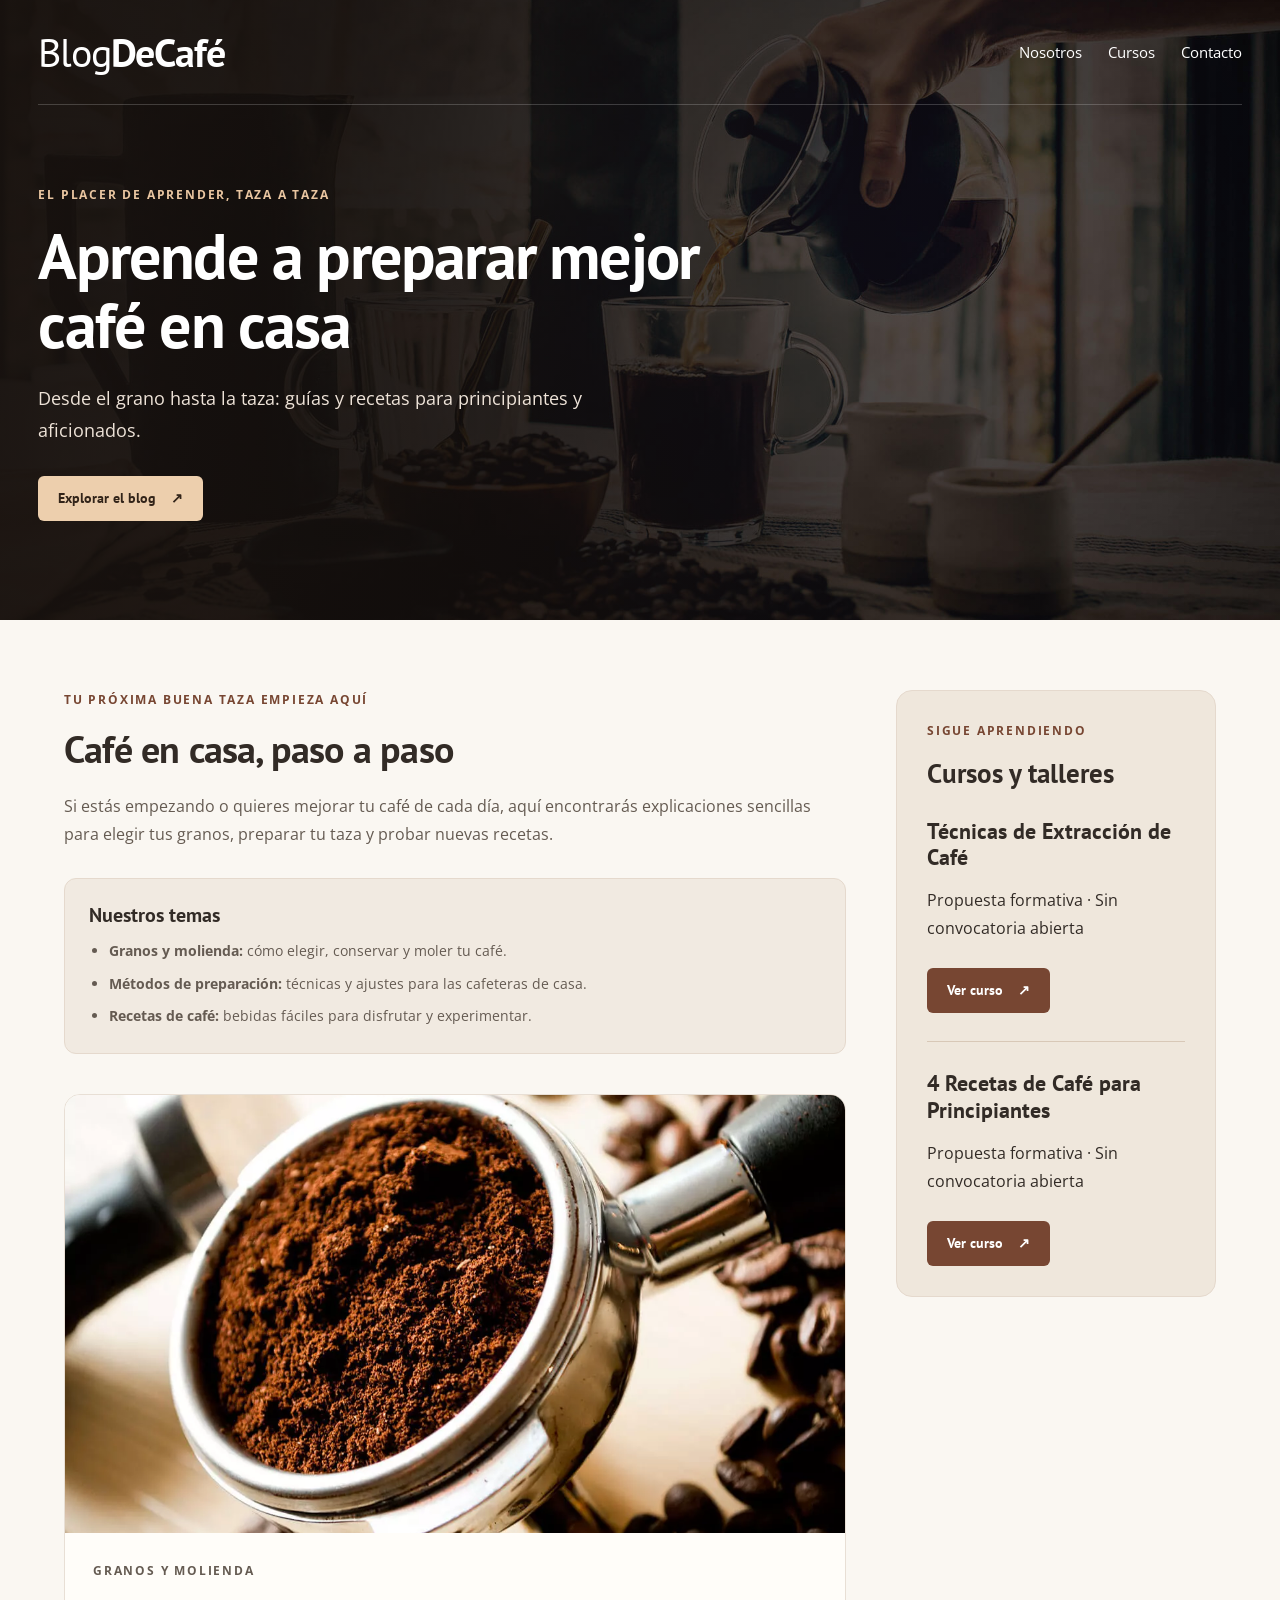
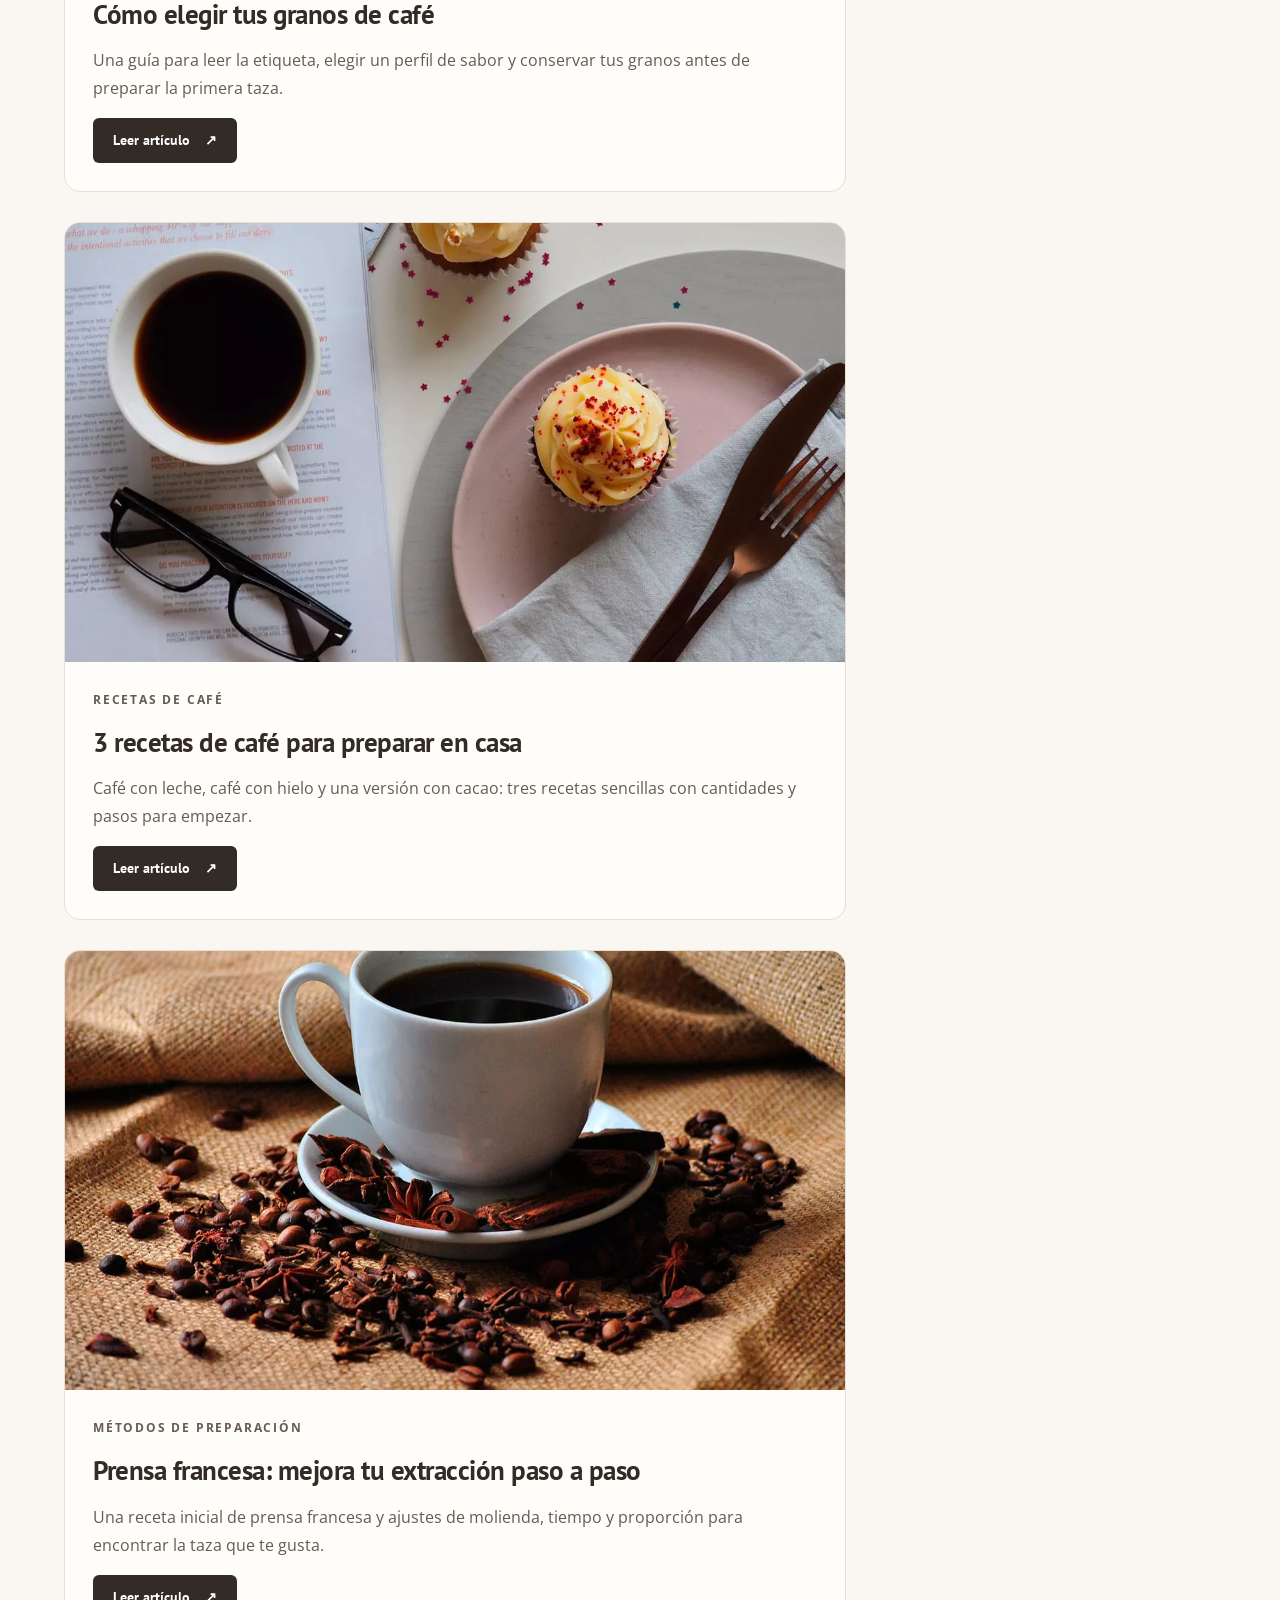
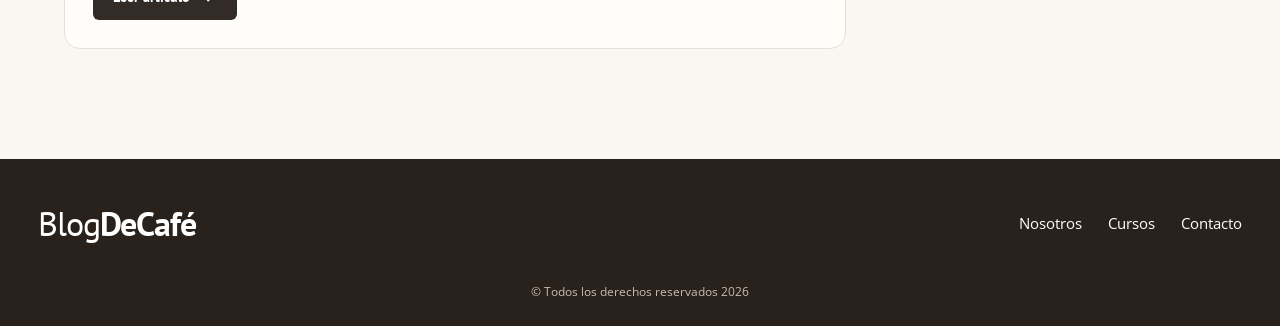
==== commit 3cec0b05: "Agrega nuevas páginas de recetas y guías sobre café; actualiza títulos y descripciones en HTML, mejo" ====
--- a/index.html
+++ b/index.html
@@ -63,15 +63,14 @@
                     <picture>
                         <source loading="lazy" srcset="media/images/blog1.webp" type="image/webp">
                         <source loading="lazy" srcset="media/images/blog1.jpg" type="image/jpeg">
-                        <img loading="lazy" src="media/images/blog1.jpg" alt="imagen blog">
+                        <img loading="lazy" src="media/images/blog1.jpg" alt="Imagen de café para el artículo: Cómo elegir tus granos de café">
                     </picture>
                 </div>
                 <div class="entrada__contenido">
-                    <h4 class="no-margin">Tipo de Granos de Café</h4>
-                    <p>Lorem ipsum dolor sit, amet consectetur adipisicing elit. Magnam voluptatum molestias nemo iure
-                        at repellendus, neque veniam tempora aperiam ab nobis incidunt in aliquam voluptates consectetur
-                        delectus modi blanditiis. Consequuntur.</p>
-                    <a href="entrada.html" class="boton boton--primario">Leer artículo <span aria-hidden="true">↗</span></a>
+                    <p class="editorial-etiqueta">Granos y molienda</p>
+                    <h4 class="no-margin">Cómo elegir tus granos de café</h4>
+                    <p>Una guía para leer la etiqueta, elegir un perfil de sabor y conservar tus granos antes de preparar la primera taza.</p>
+                    <a href="granos-de-cafe.html" class="boton boton--primario">Leer artículo <span aria-hidden="true">↗</span></a>
                 </div>
             </article>
 
@@ -80,15 +79,14 @@
                     <picture>
                         <source loading="lazy" srcset="media/images/blog2.webp" type="image/webp">
                         <source loading="lazy" srcset="media/images/blog2.jpg" type="image/jpeg">
-                        <img loading="lazy" src="media/images/blog2.jpg" alt="imagen blog">
+                        <img loading="lazy" src="media/images/blog2.jpg" alt="Imagen de café para el artículo: 3 recetas de café para preparar en casa">
                     </picture>
                 </div>
                 <div class="entrada__contenido">
-                    <h4 class="no-margin">3 Deliciosas recetas de Café</h4>
-                    <p>Lorem ipsum dolor sit, amet consectetur adipisicing elit. Magnam voluptatum molestias nemo iure
-                        at repellendus, neque veniam tempora aperiam ab nobis incidunt in aliquam voluptates consectetur
-                        delectus modi blanditiis. Consequuntur.</p>
-                    <a href="entrada.html" class="boton boton--primario">Leer artículo <span aria-hidden="true">↗</span></a>
+                    <p class="editorial-etiqueta">Recetas de café</p>
+                    <h4 class="no-margin">3 recetas de café para preparar en casa</h4>
+                    <p>Café con leche, café con hielo y una versión con cacao: tres recetas sencillas con cantidades y pasos para empezar.</p>
+                    <a href="recetas-de-cafe.html" class="boton boton--primario">Leer artículo <span aria-hidden="true">↗</span></a>
                 </div>
             </article>
 
@@ -97,14 +95,13 @@
                     <picture>
                         <source loading="lazy" srcset="media/images/blog3.webp" type="image/webp">
                         <source loading="lazy" srcset="media/images/blog3.jpg" type="image/jpeg">
-                        <img loading="lazy" src="media/images/blog3.jpg" alt="imagen blog">
+                        <img loading="lazy" src="media/images/blog3.jpg" alt="Imagen de café para el artículo: Prensa francesa: mejora tu extracción paso a paso">
                     </picture>
                 </div>
                 <div class="entrada__contenido">
-                    <h4 class="no-margin">Beneficio del Café</h4>
-                    <p>Lorem ipsum dolor sit, amet consectetur adipisicing elit. Magnam voluptatum molestias nemo iure
-                        at repellendus, neque veniam tempora aperiam ab nobis incidunt in aliquam voluptates consectetur
-                        delectus modi blanditiis. Consequuntur.</p>
+                    <p class="editorial-etiqueta">Métodos de preparación</p>
+                    <h4 class="no-margin">Prensa francesa: mejora tu extracción paso a paso</h4>
+                    <p>Una receta inicial de prensa francesa y ajustes de molienda, tiempo y proporción para encontrar la taza que te gusta.</p>
                     <a href="entrada.html" class="boton boton--primario">Leer artículo <span aria-hidden="true">↗</span></a>
                 </div>
             </article>
@@ -119,25 +116,15 @@
                 <li class="widget-curso">
                     <h4 class="no-margin">Técnicas de Extracción de Café</h4>
 
-                    <p class="widget-cursos__label">Precio:
-                        <span class="widget-cursos__info">Gratis</span>
-                    </p>
-                    <p class="widget-cursos__label">Cupos:
-                        <span class="widget-cursos__info">20</span>
-                    </p>
-                    <a href="cursos.html" class="boton boton--secundario">Ver curso <span aria-hidden="true">↗</span></a>
+                    <p>Propuesta formativa · Sin convocatoria abierta</p>
+                    <a href="cursos.html#extraccion" class="boton boton--secundario">Ver curso <span aria-hidden="true">↗</span></a>
                 </li>
 
                 <li class="widget-curso">
                     <h4 class="no-margin">4 Recetas de Café para Principiantes</h4>
 
-                    <p class="widget-cursos__label">Precio:
-                        <span class="widget-cursos__info">Gratis</span>
-                    </p>
-                    <p class="widget-cursos__label">Cupos:
-                        <span class="widget-cursos__info">20</span>
-                    </p>
-                    <a href="cursos.html" class="boton boton--secundario">Ver curso <span aria-hidden="true">↗</span></a>
+                    <p>Propuesta formativa · Sin convocatoria abierta</p>
+                    <a href="cursos.html#recetas" class="boton boton--secundario">Ver curso <span aria-hidden="true">↗</span></a>
                 </li>
             </ul>
 
--- a/css/style.css
+++ b/css/style.css
@@ -368,3 +368,14 @@
   .inicio .footer { margin-top: 4rem; }
 }
 @media (prefers-reduced-motion: reduce) { .inicio .boton { transition: none; } }
+
+/* Lectura de los artículos individuales. */
+.lectura { max-width: 80rem; padding-top: 4rem; }
+.lectura h1 { font-size: clamp(3.2rem, 5vw, 4.8rem); }
+.lectura h2 { font-size: 2.8rem; margin-top: 3.6rem; }
+.lectura article > img { display: block; width: 100%; height: auto; margin: 3rem 0; }
+.lectura article > header > p { color: #655b52; }
+.lectura a { color: #774632; text-decoration: underline; text-underline-offset: .3rem; }
+.lectura a:focus-visible { outline: 3px solid #774632; outline-offset: 4px; }
+.lectura li + li { margin-top: 1rem; }
+p.logo__nombre { font-size: 4.8rem; line-height: 1.2; }
--- a/css/style.css
+++ b/css/style.css
@@ -368,3 +368,14 @@
   .inicio .footer { margin-top: 4rem; }
 }
 @media (prefers-reduced-motion: reduce) { .inicio .boton { transition: none; } }
+
+/* Lectura de los artículos individuales. */
+.lectura { max-width: 80rem; padding-top: 4rem; }
+.lectura h1 { font-size: clamp(3.2rem, 5vw, 4.8rem); }
+.lectura h2 { font-size: 2.8rem; margin-top: 3.6rem; }
+.lectura article > img { display: block; width: 100%; height: auto; margin: 3rem 0; }
+.lectura article > header > p { color: #655b52; }
+.lectura a { color: #774632; text-decoration: underline; text-underline-offset: .3rem; }
+.lectura a:focus-visible { outline: 3px solid #774632; outline-offset: 4px; }
+.lectura li + li { margin-top: 1rem; }
+p.logo__nombre { font-size: 4.8rem; line-height: 1.2; }
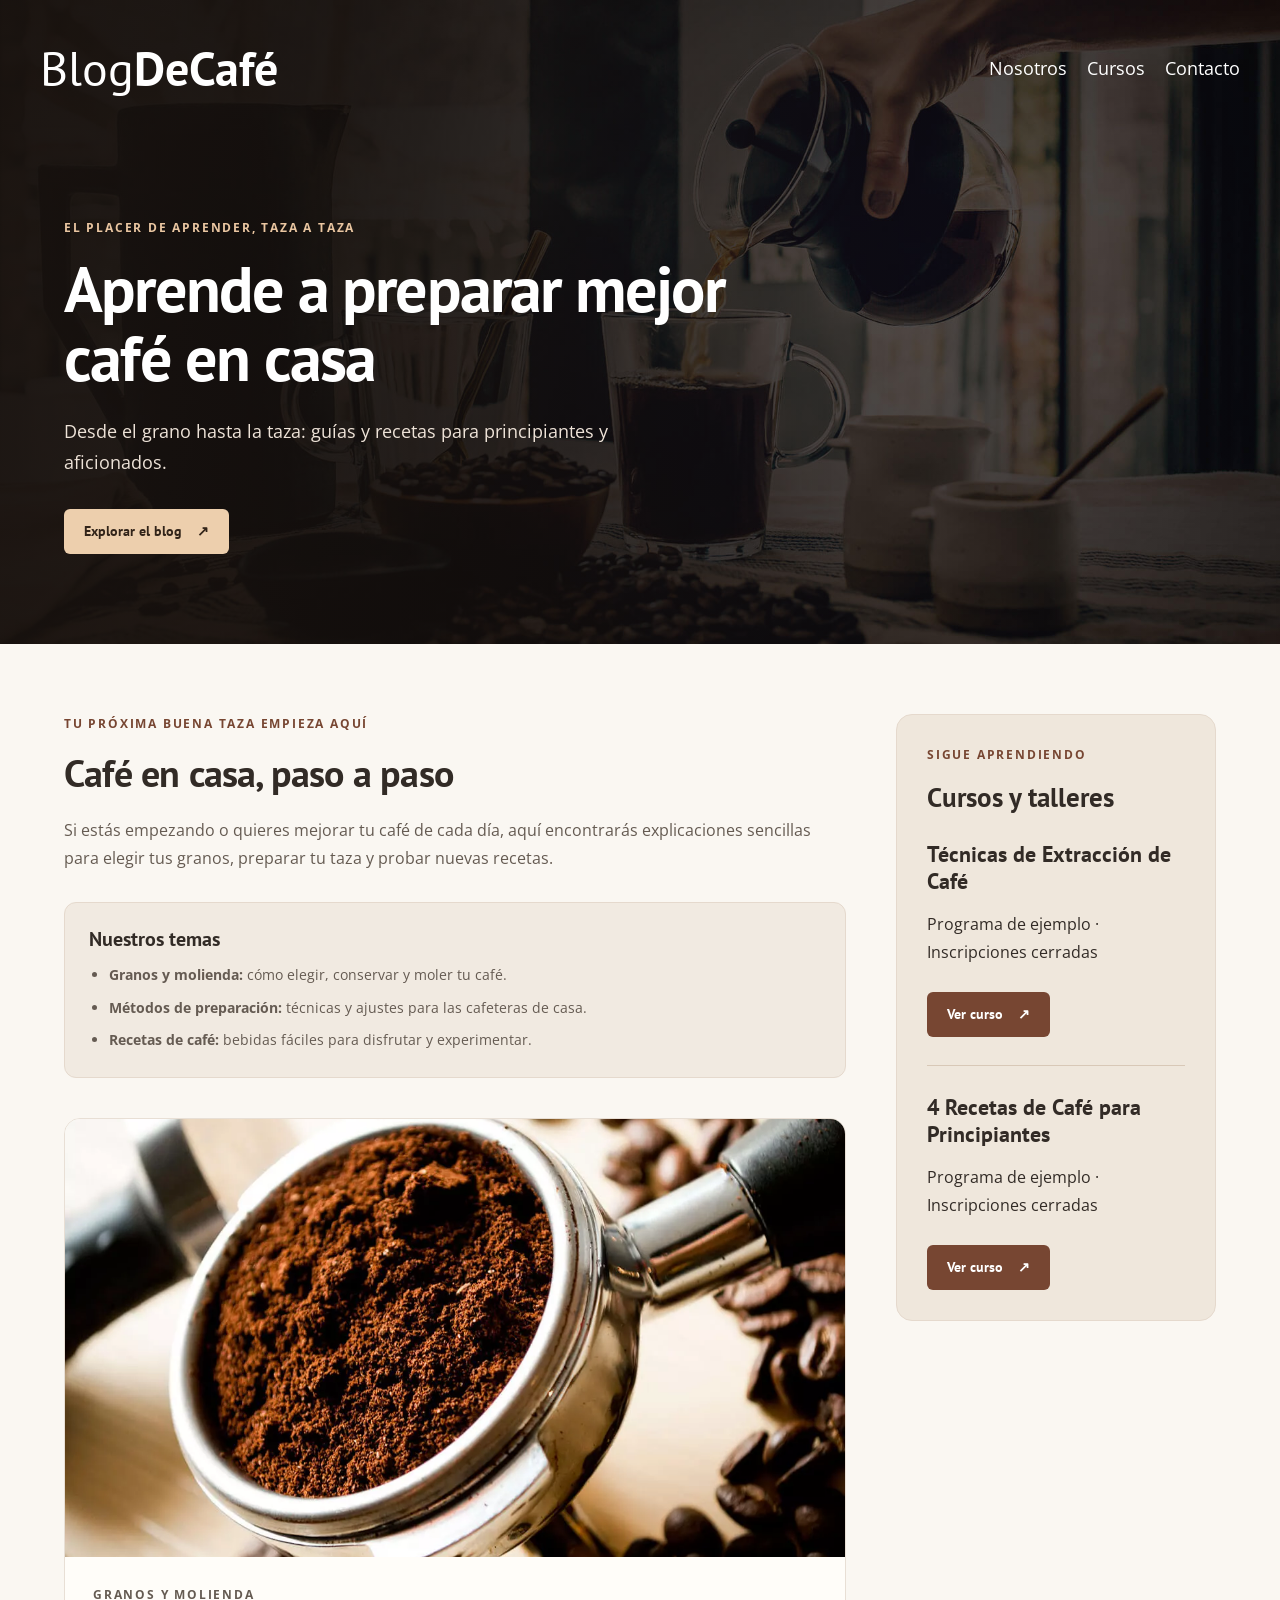
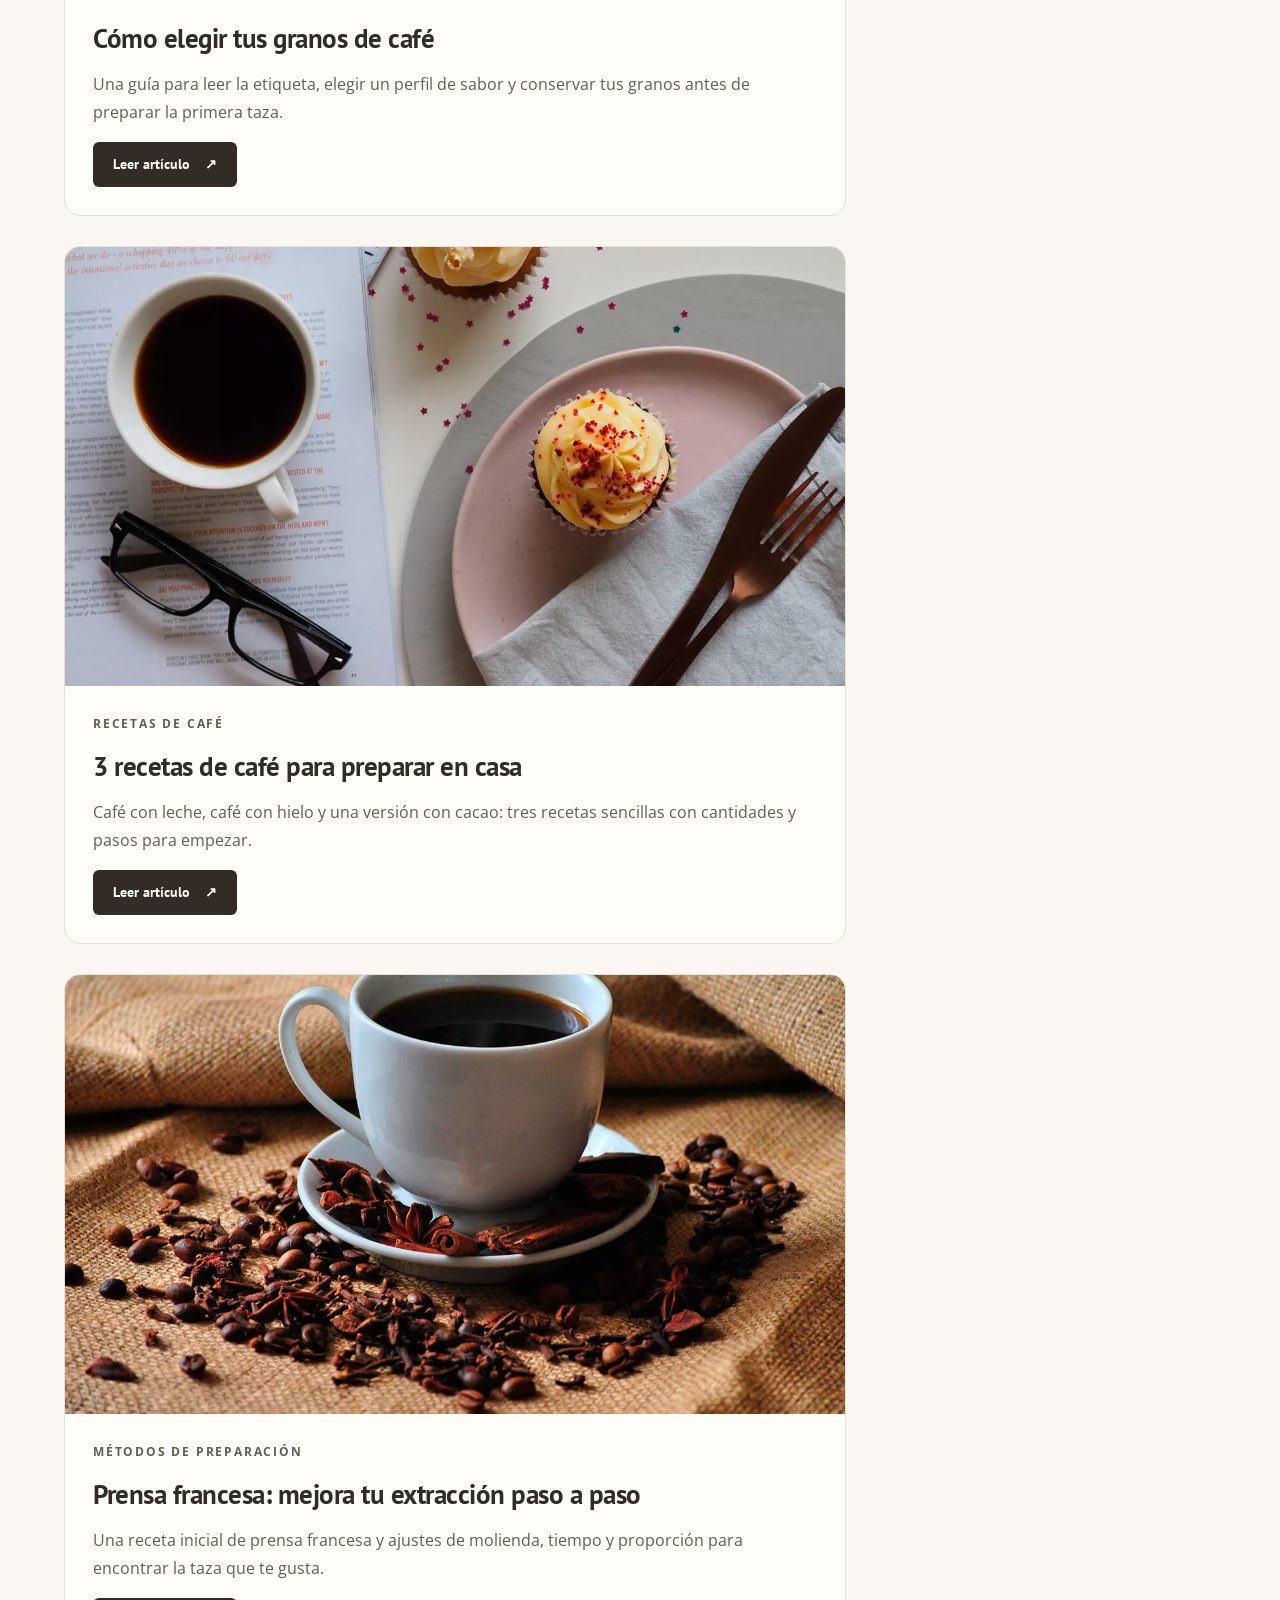
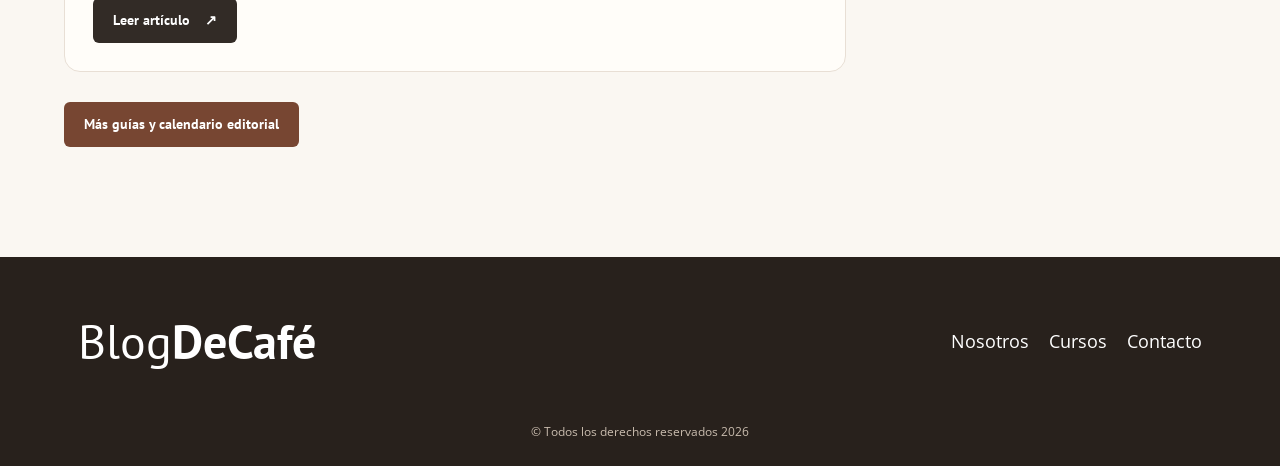
==== commit 431ae3ac: "Adición de nuevas páginas de cursos y actualización de la visión general de los cursos - Se crearon " ====
--- a/index.html
+++ b/index.html
@@ -23,7 +23,7 @@
 <body class="inicio">
     <header class="header">
 
-        <div class="contenedor">
+        <div class="centenedor">
             <div class="barra">
                 <a class="logo" href="index.html">
                     <p class="logo__nombre no-margin centrar-texto">Blog<span class="logo__bold">DeCafé</span></p>
@@ -105,6 +105,7 @@
                     <a href="entrada.html" class="boton boton--primario">Leer artículo <span aria-hidden="true">↗</span></a>
                 </div>
             </article>
+            <p><a class="boton boton--secundario" href="calendario.html">Más guías y calendario editorial</a></p>
         </main>
 
         <aside class="sidebar">
@@ -116,15 +117,15 @@
                 <li class="widget-curso">
                     <h4 class="no-margin">Técnicas de Extracción de Café</h4>
 
-                    <p>Propuesta formativa · Sin convocatoria abierta</p>
-                    <a href="cursos.html#extraccion" class="boton boton--secundario">Ver curso <span aria-hidden="true">↗</span></a>
+                    <p>Programa de ejemplo · Inscripciones cerradas</p>
+                    <a href="curso-extraccion.html" class="boton boton--secundario">Ver curso <span aria-hidden="true">↗</span></a>
                 </li>
 
                 <li class="widget-curso">
                     <h4 class="no-margin">4 Recetas de Café para Principiantes</h4>
 
-                    <p>Propuesta formativa · Sin convocatoria abierta</p>
-                    <a href="cursos.html#recetas" class="boton boton--secundario">Ver curso <span aria-hidden="true">↗</span></a>
+                    <p>Programa de ejemplo · Inscripciones cerradas</p>
+                    <a href="curso-recetas.html" class="boton boton--secundario">Ver curso <span aria-hidden="true">↗</span></a>
                 </li>
             </ul>
 
--- a/css/style.css
+++ b/css/style.css
@@ -119,6 +119,9 @@
 }
 
 .logo__nombre {
+  font-family: var(--fuenteHeading);
+  font-size: 4.8rem;
+  line-height: 1.2;
   font-weight: 400;
 }
 
@@ -307,20 +310,12 @@
 }
 .inicio *, .inicio *::before, .inicio *::after { box-sizing: border-box; }
 .inicio .contenedor { width: min(90%, 116rem); }
-.inicio .header > .contenedor,
 .inicio .footer > .contenedor { width: min(94%, 144rem); }
 .inicio .header {
   height: auto;
   min-height: 62rem;
   background-image: linear-gradient(90deg, rgba(26, 19, 15, .88), rgba(26, 19, 15, .28)), url(../media/images/banner.jpg);
 }
-.inicio .barra { margin: 0; padding: 2.8rem 0; gap: 2rem; }
-.inicio .header .barra { border-bottom: 1px solid #ffffff30; }
-.inicio .logo__nombre { font-family: var(--fuenteHeading); font-size: 3.4rem; letter-spacing: -.12rem; }
-.inicio .header .logo__nombre { font-size: 4rem; }
-.inicio .navegacion { display: flex; justify-content: center; gap: 2.6rem; }
-.inicio .navegacion__enlace { font-size: 1.5rem; }
-.inicio .navegacion__enlace:hover { color: #eac6a1; }
 .inicio .header__texto { margin: 0 auto; padding: 8rem 0 9rem; text-align: left; }
 .inicio .header__texto h1 { max-width: 72rem; font-size: clamp(3.8rem, 5vw, 6.4rem); line-height: 1.08; letter-spacing: -.18rem; }
 .inicio .header__texto > p:not(.editorial-etiqueta) { max-width: 56rem; margin-top: 2.4rem; color: #eee3d8; font-size: 1.8rem; }
@@ -358,7 +353,6 @@
 @media (min-width: 768px) { .inicio .contenido-principal { grid-template-columns: minmax(0, 1fr) 32rem; } }
 @media (max-width: 767px) {
   .inicio .header { min-height: auto; }
-  .inicio .barra { display: flex; flex-direction: column; padding: 2rem 0; gap: 1.2rem; }
   .inicio .header__texto { padding: 5rem 0 6rem; }
   .inicio .header__texto h1 { letter-spacing: -.1rem; }
   .inicio .header__texto > p:not(.editorial-etiqueta) { font-size: 1.6rem; }
@@ -378,4 +372,16 @@
 .lectura a { color: #774632; text-decoration: underline; text-underline-offset: .3rem; }
 .lectura a:focus-visible { outline: 3px solid #774632; outline-offset: 4px; }
 .lectura li + li { margin-top: 1rem; }
-p.logo__nombre { font-size: 4.8rem; line-height: 1.2; }
+
+.aviso-ejemplo { background: #f1eae1; border-left: .4rem solid #774632; padding: 1.6rem 2rem; }
+.lectura dd { margin: .4rem 0 2rem; }
+.lectura .boton { color: #fff; text-decoration: none; }
+.calendario-editorial { padding-left: 2.4rem; }
+.calendario-editorial li { padding: 1rem 0 2rem; border-bottom: 1px solid #e5d9cd; }
+.calendario-editorial h2 { margin-top: 1rem; }
+@media (max-width: 600px) {
+  #consulta .campo { flex-direction: column; }
+  #consulta .campo__label { flex: auto; text-align: left; }
+  #consulta.formulario { padding: 2rem; }
+  #consulta .campo__field { width: 100%; min-width: 0; }
+}
--- a/css/style.css
+++ b/css/style.css
@@ -119,6 +119,9 @@
 }
 
 .logo__nombre {
+  font-family: var(--fuenteHeading);
+  font-size: 4.8rem;
+  line-height: 1.2;
   font-weight: 400;
 }
 
@@ -307,20 +310,12 @@
 }
 .inicio *, .inicio *::before, .inicio *::after { box-sizing: border-box; }
 .inicio .contenedor { width: min(90%, 116rem); }
-.inicio .header > .contenedor,
 .inicio .footer > .contenedor { width: min(94%, 144rem); }
 .inicio .header {
   height: auto;
   min-height: 62rem;
   background-image: linear-gradient(90deg, rgba(26, 19, 15, .88), rgba(26, 19, 15, .28)), url(../media/images/banner.jpg);
 }
-.inicio .barra { margin: 0; padding: 2.8rem 0; gap: 2rem; }
-.inicio .header .barra { border-bottom: 1px solid #ffffff30; }
-.inicio .logo__nombre { font-family: var(--fuenteHeading); font-size: 3.4rem; letter-spacing: -.12rem; }
-.inicio .header .logo__nombre { font-size: 4rem; }
-.inicio .navegacion { display: flex; justify-content: center; gap: 2.6rem; }
-.inicio .navegacion__enlace { font-size: 1.5rem; }
-.inicio .navegacion__enlace:hover { color: #eac6a1; }
 .inicio .header__texto { margin: 0 auto; padding: 8rem 0 9rem; text-align: left; }
 .inicio .header__texto h1 { max-width: 72rem; font-size: clamp(3.8rem, 5vw, 6.4rem); line-height: 1.08; letter-spacing: -.18rem; }
 .inicio .header__texto > p:not(.editorial-etiqueta) { max-width: 56rem; margin-top: 2.4rem; color: #eee3d8; font-size: 1.8rem; }
@@ -358,7 +353,6 @@
 @media (min-width: 768px) { .inicio .contenido-principal { grid-template-columns: minmax(0, 1fr) 32rem; } }
 @media (max-width: 767px) {
   .inicio .header { min-height: auto; }
-  .inicio .barra { display: flex; flex-direction: column; padding: 2rem 0; gap: 1.2rem; }
   .inicio .header__texto { padding: 5rem 0 6rem; }
   .inicio .header__texto h1 { letter-spacing: -.1rem; }
   .inicio .header__texto > p:not(.editorial-etiqueta) { font-size: 1.6rem; }
@@ -378,4 +372,16 @@
 .lectura a { color: #774632; text-decoration: underline; text-underline-offset: .3rem; }
 .lectura a:focus-visible { outline: 3px solid #774632; outline-offset: 4px; }
 .lectura li + li { margin-top: 1rem; }
-p.logo__nombre { font-size: 4.8rem; line-height: 1.2; }
+
+.aviso-ejemplo { background: #f1eae1; border-left: .4rem solid #774632; padding: 1.6rem 2rem; }
+.lectura dd { margin: .4rem 0 2rem; }
+.lectura .boton { color: #fff; text-decoration: none; }
+.calendario-editorial { padding-left: 2.4rem; }
+.calendario-editorial li { padding: 1rem 0 2rem; border-bottom: 1px solid #e5d9cd; }
+.calendario-editorial h2 { margin-top: 1rem; }
+@media (max-width: 600px) {
+  #consulta .campo { flex-direction: column; }
+  #consulta .campo__label { flex: auto; text-align: left; }
+  #consulta.formulario { padding: 2rem; }
+  #consulta .campo__field { width: 100%; min-width: 0; }
+}
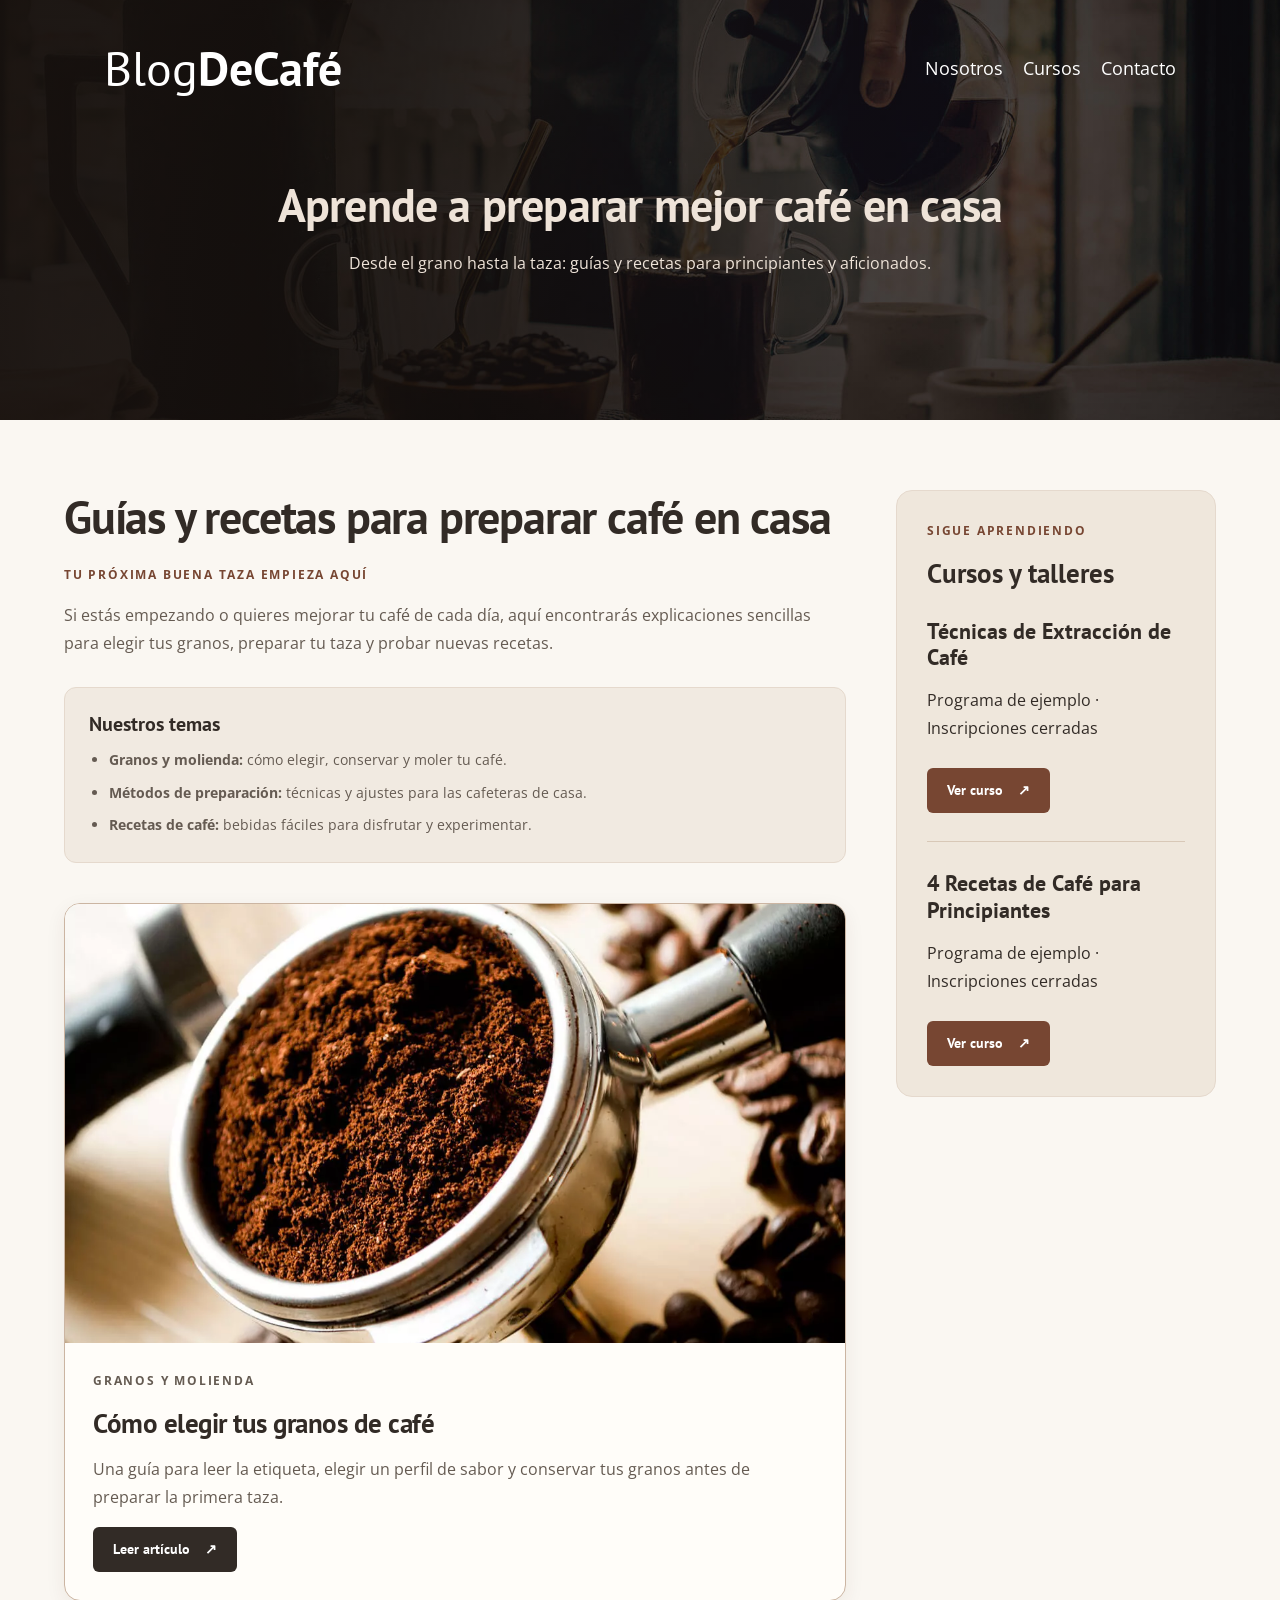
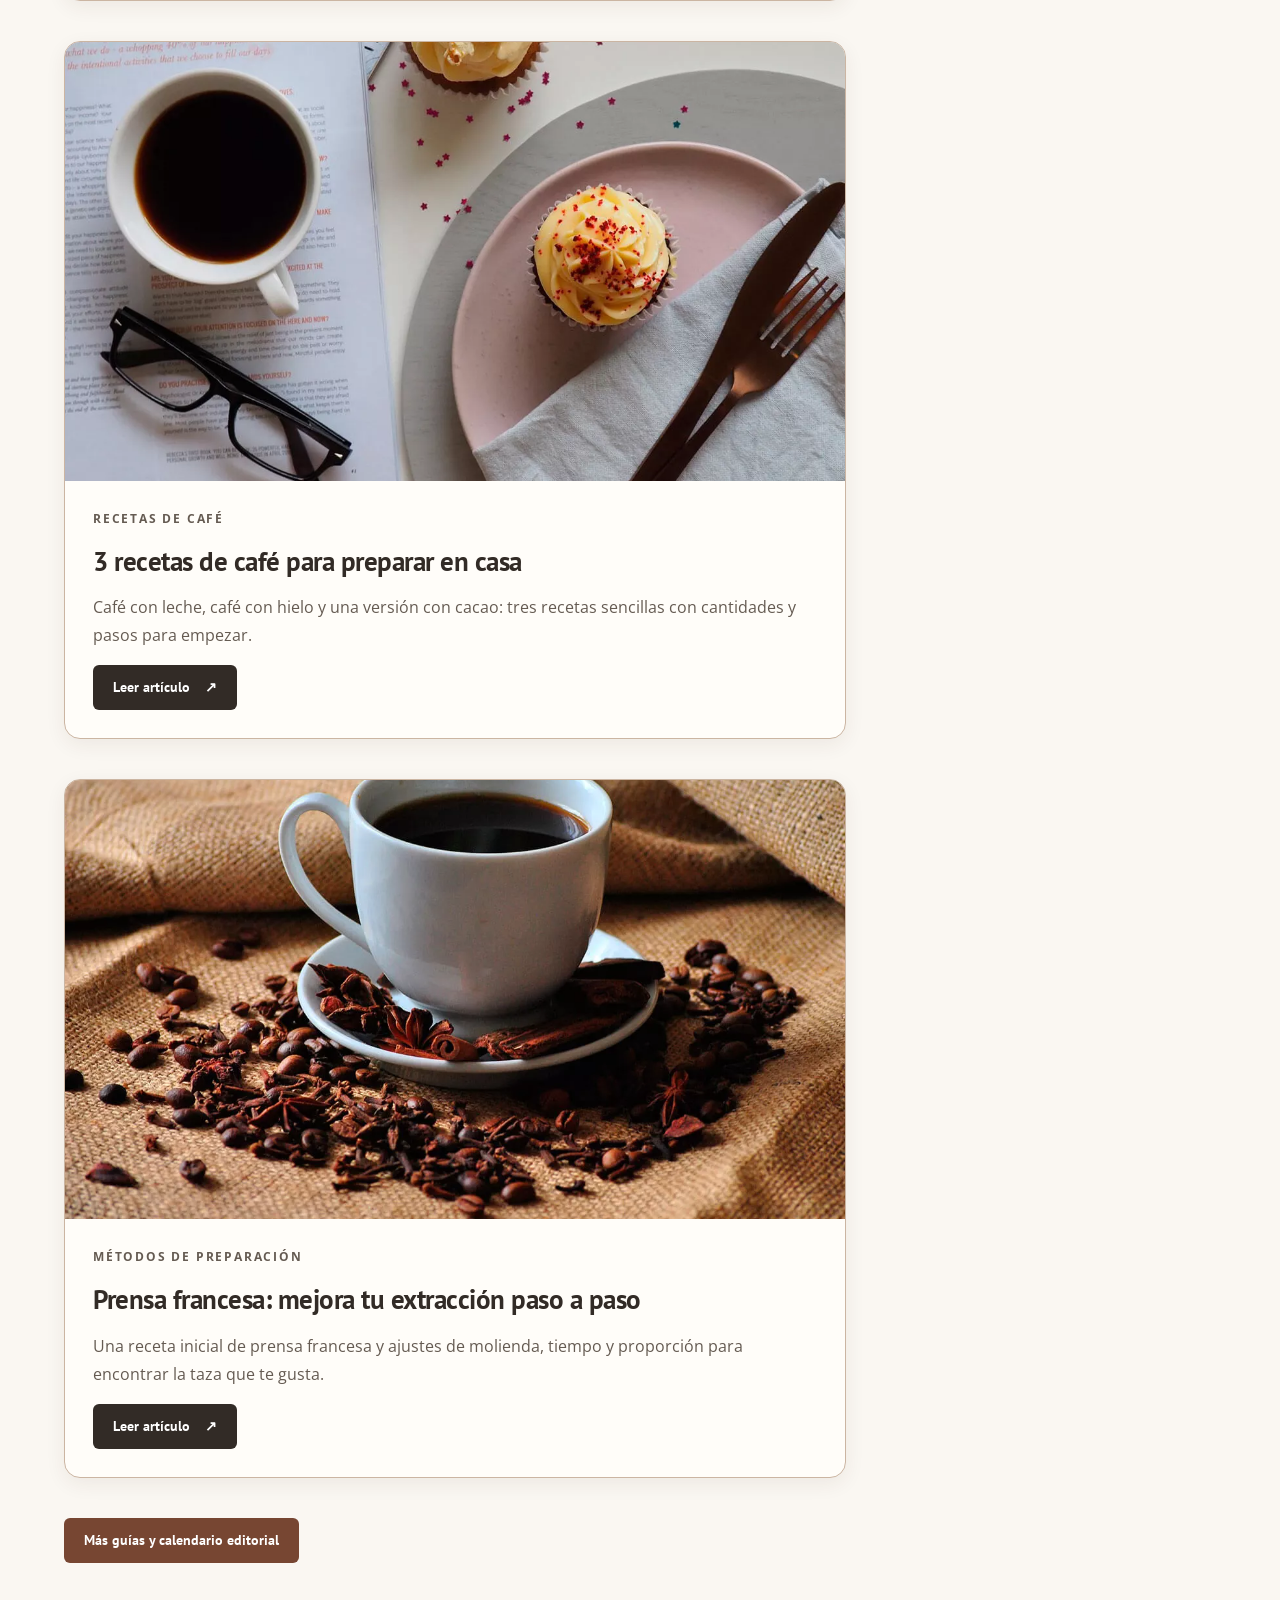
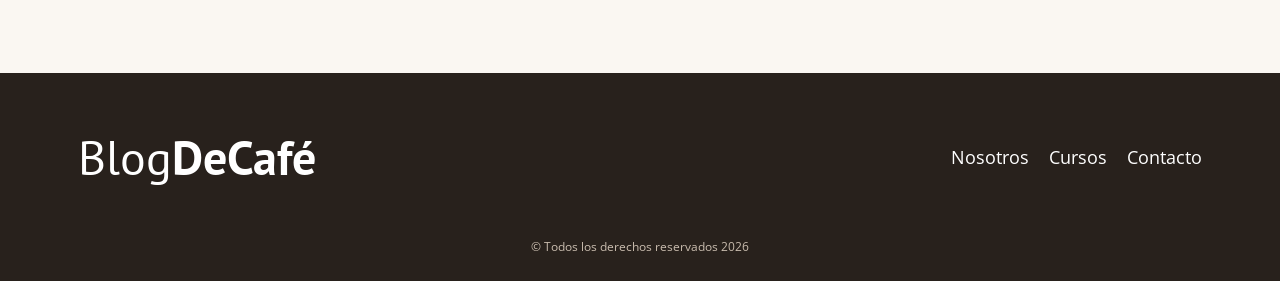
==== commit 19b5b842: "Refactorización de las páginas de los cursos y mejora de la accesibilidad - Se actualizaron los títu" ====
--- a/index.html
+++ b/index.html
@@ -5,15 +5,18 @@
     <meta charset="UTF-8">
     <meta http-equiv="X-UA-Compatible" content="IE=edge">
     <meta name="viewport" content="width=device-width, initial-scale=1.0">
-    <title>Blog de Café</title>
-    <meta name="description" content="Aprende a preparar mejor café en casa, desde el grano hasta la taza. Guías de granos y molienda, métodos de preparación y recetas para principiantes y aficionados.">
+    <title>Café en casa: guías y recetas para principiantes | BlogDeCafé</title>
+    <meta name="description"
+        content="Aprende a elegir granos, ajustar la molienda y preparar café en casa con guías prácticas, recetas y propuestas de cursos para principiantes.">
 
     <link rel="prefetch" href="nosotros.html" as="document">
     <link rel="preload" href="css/normalize.css" as="style">
     <link rel="stylesheet" href="css/normalize.css">
     <link rel="preconnect" href="https://fonts.googleapis.com">
     <link rel="preconnect" href="https://fonts.gstatic.com" crossorigin>
-    <link href="https://fonts.googleapis.com/css2?family=Open+Sans:wght@400;600;700&family=PT+Sans:wght@400;700&display=swap" rel="stylesheet">
+    <link
+        href="https://fonts.googleapis.com/css2?family=Open+Sans:wght@400;600;700&family=PT+Sans:wght@400;700&display=swap"
+        rel="stylesheet">
     <link rel="preload" href="css/style.css" as="style">
     <link rel="stylesheet" href="css/style.css">
 
@@ -23,7 +26,7 @@
 <body class="inicio">
     <header class="header">
 
-        <div class="centenedor">
+        <div class="contenedor">
             <div class="barra">
                 <a class="logo" href="index.html">
                     <p class="logo__nombre no-margin centrar-texto">Blog<span class="logo__bold">DeCafé</span></p>
@@ -36,21 +39,20 @@
                 </nav>
             </div>
         </div>
-        <div class="header__texto contenedor">
-            <p class="editorial-etiqueta">El placer de aprender, taza a taza</p>
-            <h1 class="no-margin">Aprende a preparar mejor café en casa</h1>
+        <div class="header__texto">
+            <p class="header__promesa no-margin">Aprende a preparar mejor café en casa</p>
             <p class="no-margin">Desde el grano hasta la taza: guías y recetas para principiantes y aficionados.</p>
-            <a class="boton boton--secundario" href="#blog">Explorar el blog <span aria-hidden="true">↗</span></a>
         </div>
     </header>
 
     <div class="contenedor contenido-principal">
         <main class="blog" id="blog">
+            <h1>Guías y recetas para preparar café en casa</h1>
             <p class="editorial-etiqueta">Tu próxima buena taza empieza aquí</p>
-            <h3>Café en casa, paso a paso</h3>
-            <p>Si estás empezando o quieres mejorar tu café de cada día, aquí encontrarás explicaciones sencillas para elegir tus granos, preparar tu taza y probar nuevas recetas.</p>
+            <p>Si estás empezando o quieres mejorar tu café de cada día, aquí encontrarás explicaciones sencillas para
+                elegir tus granos, preparar tu taza y probar nuevas recetas.</p>
             <section class="temas-editoriales" aria-labelledby="categorias-editoriales">
-                <h4 id="categorias-editoriales">Nuestros temas</h4>
+                <h2 id="categorias-editoriales">Nuestros temas</h2>
                 <ul>
                     <li><strong>Granos y molienda:</strong> cómo elegir, conservar y moler tu café.</li>
                     <li><strong>Métodos de preparación:</strong> técnicas y ajustes para las cafeteras de casa.</li>
@@ -61,48 +63,57 @@
             <article class="entrada">
                 <div class="entrada__imagen">
                     <picture>
-                        <source loading="lazy" srcset="media/images/blog1.webp" type="image/webp">
-                        <source loading="lazy" srcset="media/images/blog1.jpg" type="image/jpeg">
-                        <img loading="lazy" src="media/images/blog1.jpg" alt="Imagen de café para el artículo: Cómo elegir tus granos de café">
+                        <source srcset="media/images/blog1.webp" type="image/webp">
+                        <source srcset="media/images/blog1.jpg" type="image/jpeg">
+                        <img loading="lazy" src="media/images/blog1.jpg"
+                            alt="Portafiltro lleno de café molido junto a granos tostados">
                     </picture>
                 </div>
                 <div class="entrada__contenido">
                     <p class="editorial-etiqueta">Granos y molienda</p>
-                    <h4 class="no-margin">Cómo elegir tus granos de café</h4>
-                    <p>Una guía para leer la etiqueta, elegir un perfil de sabor y conservar tus granos antes de preparar la primera taza.</p>
-                    <a href="granos-de-cafe.html" class="boton boton--primario">Leer artículo <span aria-hidden="true">↗</span></a>
+                    <h2 class="no-margin">Cómo elegir tus granos de café</h2>
+                    <p>Una guía para leer la etiqueta, elegir un perfil de sabor y conservar tus granos antes de
+                        preparar la primera taza.</p>
+                    <a href="granos-de-cafe.html" class="boton boton--primario">Leer artículo <span
+                            aria-hidden="true">↗</span></a>
                 </div>
             </article>
 
             <article class="entrada">
                 <div class="entrada__imagen">
                     <picture>
-                        <source loading="lazy" srcset="media/images/blog2.webp" type="image/webp">
-                        <source loading="lazy" srcset="media/images/blog2.jpg" type="image/jpeg">
-                        <img loading="lazy" src="media/images/blog2.jpg" alt="Imagen de café para el artículo: 3 recetas de café para preparar en casa">
+                        <source srcset="media/images/blog2.webp" type="image/webp">
+                        <source srcset="media/images/blog2.jpg" type="image/jpeg">
+                        <img loading="lazy" src="media/images/blog2.jpg"
+                            alt="Taza de café negro junto a dos magdalenas sobre una mesa">
                     </picture>
                 </div>
                 <div class="entrada__contenido">
                     <p class="editorial-etiqueta">Recetas de café</p>
-                    <h4 class="no-margin">3 recetas de café para preparar en casa</h4>
-                    <p>Café con leche, café con hielo y una versión con cacao: tres recetas sencillas con cantidades y pasos para empezar.</p>
-                    <a href="recetas-de-cafe.html" class="boton boton--primario">Leer artículo <span aria-hidden="true">↗</span></a>
+                    <h2 class="no-margin">3 recetas de café para preparar en casa</h2>
+                    <p>Café con leche, café con hielo y una versión con cacao: tres recetas sencillas con cantidades y
+                        pasos para empezar.</p>
+                    <a href="recetas-de-cafe.html" class="boton boton--primario">Leer artículo <span
+                            aria-hidden="true">↗</span></a>
                 </div>
             </article>
 
             <article class="entrada">
                 <div class="entrada__imagen">
                     <picture>
-                        <source loading="lazy" srcset="media/images/blog3.webp" type="image/webp">
-                        <source loading="lazy" srcset="media/images/blog3.jpg" type="image/jpeg">
-                        <img loading="lazy" src="media/images/blog3.jpg" alt="Imagen de café para el artículo: Prensa francesa: mejora tu extracción paso a paso">
+                        <source srcset="media/images/blog3.webp" type="image/webp">
+                        <source srcset="media/images/blog3.jpg" type="image/jpeg">
+                        <img loading="lazy" src="media/images/blog3.jpg"
+                            alt="Taza de café negro rodeada de granos, canela y anís estrellado">
                     </picture>
                 </div>
                 <div class="entrada__contenido">
                     <p class="editorial-etiqueta">Métodos de preparación</p>
-                    <h4 class="no-margin">Prensa francesa: mejora tu extracción paso a paso</h4>
-                    <p>Una receta inicial de prensa francesa y ajustes de molienda, tiempo y proporción para encontrar la taza que te gusta.</p>
-                    <a href="entrada.html" class="boton boton--primario">Leer artículo <span aria-hidden="true">↗</span></a>
+                    <h2 class="no-margin">Prensa francesa: mejora tu extracción paso a paso</h2>
+                    <p>Una receta inicial de prensa francesa y ajustes de molienda, tiempo y proporción para encontrar
+                        la taza que te gusta.</p>
+                    <a href="entrada.html" class="boton boton--primario">Leer artículo <span
+                            aria-hidden="true">↗</span></a>
                 </div>
             </article>
             <p><a class="boton boton--secundario" href="calendario.html">Más guías y calendario editorial</a></p>
@@ -111,21 +122,23 @@
         <aside class="sidebar">
 
             <p class="editorial-etiqueta">Sigue aprendiendo</p>
-            <h3>Cursos y talleres</h3>
+            <h2>Cursos y talleres</h2>
 
             <ul class="cursos no-padding">
                 <li class="widget-curso">
-                    <h4 class="no-margin">Técnicas de Extracción de Café</h4>
+                    <h3 class="no-margin">Técnicas de Extracción de Café</h3>
 
                     <p>Programa de ejemplo · Inscripciones cerradas</p>
-                    <a href="curso-extraccion.html" class="boton boton--secundario">Ver curso <span aria-hidden="true">↗</span></a>
+                    <a href="curso-extraccion.html" class="boton boton--secundario">Ver curso <span
+                            aria-hidden="true">↗</span></a>
                 </li>
 
                 <li class="widget-curso">
-                    <h4 class="no-margin">4 Recetas de Café para Principiantes</h4>
+                    <h3 class="no-margin">4 Recetas de Café para Principiantes</h3>
 
                     <p>Programa de ejemplo · Inscripciones cerradas</p>
-                    <a href="curso-recetas.html" class="boton boton--secundario">Ver curso <span aria-hidden="true">↗</span></a>
+                    <a href="curso-recetas.html" class="boton boton--secundario">Ver curso <span
+                            aria-hidden="true">↗</span></a>
                 </li>
             </ul>
 
--- a/css/style.css
+++ b/css/style.css
@@ -15,7 +15,8 @@
 }
 
 *,
-*::before *::after {
+*::before,
+*::after {
   box-sizing: inherit;
 }
 
@@ -311,37 +312,26 @@
 .inicio *, .inicio *::before, .inicio *::after { box-sizing: border-box; }
 .inicio .contenedor { width: min(90%, 116rem); }
 .inicio .footer > .contenedor { width: min(94%, 144rem); }
-.inicio .header {
-  height: auto;
-  min-height: 62rem;
-  background-image: linear-gradient(90deg, rgba(26, 19, 15, .88), rgba(26, 19, 15, .28)), url(../media/images/banner.jpg);
-}
-.inicio .header__texto { margin: 0 auto; padding: 8rem 0 9rem; text-align: left; }
-.inicio .header__texto h1 { max-width: 72rem; font-size: clamp(3.8rem, 5vw, 6.4rem); line-height: 1.08; letter-spacing: -.18rem; }
-.inicio .header__texto > p:not(.editorial-etiqueta) { max-width: 56rem; margin-top: 2.4rem; color: #eee3d8; font-size: 1.8rem; }
 .inicio .editorial-etiqueta { font-size: 1.15rem; font-weight: 700; text-transform: uppercase; letter-spacing: .18rem; color: #774632; margin: 0 0 1.6rem; }
-.inicio .header .editorial-etiqueta { color: #eac6a1; }
-.inicio .header__texto .boton { margin: 3rem 0 0; background: #edcfad; color: #322419; }
 .inicio .contenido-principal { padding-top: 7rem; gap: 5rem; align-items: start; }
-.inicio .blog > h3 { margin: 0 0 2rem; font-size: clamp(3rem, 3vw, 4rem); letter-spacing: -.08rem; }
+.inicio .blog > h1 { margin: 0 0 2rem; font-size: clamp(3.2rem, 4vw, 4.6rem); letter-spacing: -.12rem; }
 .inicio .blog > p:not(.editorial-etiqueta) { color: #655b52; margin: 0 0 3rem; }
 .inicio .temas-editoriales { margin-bottom: 4rem; padding: 2.4rem; border: 1px solid #e5d9cd; border-radius: 1.2rem; background: #f1eae1; }
-.inicio .temas-editoriales h4 { font-size: 2rem; margin: 0 0 1.2rem; }
+.inicio .temas-editoriales h2 { font-size: 2rem; margin: 0 0 1.2rem; }
 .inicio .temas-editoriales ul { margin: 0; padding-left: 2rem; color: #655b52; font-size: 1.4rem; }
 .inicio .temas-editoriales li + li { margin-top: .8rem; }
-.inicio .entrada { background: #fffdf9; border: 1px solid #e8dfd5; border-radius: 1.6rem; overflow: hidden; margin-bottom: 3rem; }
-.inicio .entrada:last-of-type { border: 1px solid #e8dfd5; }
+.inicio .entrada { background: #fffdf9; border: 1px solid #cbb5a2; border-radius: 1.6rem; overflow: hidden; margin-bottom: 4rem; box-shadow: 0 .6rem 2rem rgba(67, 43, 28, .07); }
 .inicio .entrada__imagen img { width: 100%; aspect-ratio: 16 / 9; object-fit: cover; display: block; }
 .inicio .entrada__contenido { padding: 2.8rem; }
-.inicio .entrada__contenido h4 { font-size: 2.7rem; letter-spacing: -.05rem; }
+.inicio .entrada__contenido h2 { font-size: 2.7rem; letter-spacing: -.05rem; }
 .inicio .entrada__contenido p { color: #655b52; }
 .inicio .boton { display: inline-flex; align-items: center; justify-content: center; gap: 1.5rem; border-radius: .6rem; padding: 1.2rem 2rem; font-size: 1.4rem; text-transform: none; line-height: 1.5; margin-bottom: 0; transition: background-color .15s ease; }
 .inicio .boton--primario { background: #322b26; }
 .inicio .boton:hover { background: #583727; color: #fff; }
 .inicio a:focus-visible { outline: 3px solid #b46f35; outline-offset: 5px; }
 .inicio .sidebar { padding: 3rem; background: #efe7dc; border: 1px solid #e5d9cd; border-radius: 1.6rem; }
-.inicio .sidebar h3 { font-size: 2.7rem; margin: 0 0 2.8rem; }
-.inicio .sidebar h4 { font-size: 2.2rem; }
+.inicio .sidebar > h2 { font-size: 2.7rem; margin: 0 0 2.8rem; }
+.inicio .sidebar h3 { font-size: 2.2rem; }
 .inicio .cursos { margin: 0; }
 .inicio .widget-curso { border-color: #d8c8b7; padding-bottom: 2.8rem; margin-bottom: 2.8rem; }
 .inicio .widget-curso:last-child { padding-bottom: 0; margin-bottom: 0; }
@@ -352,10 +342,6 @@
 .inicio .footer > p { font-size: 1.2rem; color: #c9bcae; margin: 1rem 0 0; }
 @media (min-width: 768px) { .inicio .contenido-principal { grid-template-columns: minmax(0, 1fr) 32rem; } }
 @media (max-width: 767px) {
-  .inicio .header { min-height: auto; }
-  .inicio .header__texto { padding: 5rem 0 6rem; }
-  .inicio .header__texto h1 { letter-spacing: -.1rem; }
-  .inicio .header__texto > p:not(.editorial-etiqueta) { font-size: 1.6rem; }
   .inicio .contenido-principal { padding-top: 4rem; }
   .inicio .entrada__contenido, .inicio .sidebar { padding: 2.2rem; }
   .inicio .sidebar { margin-top: 4rem; }
@@ -385,3 +371,196 @@
   #consulta.formulario { padding: 2rem; }
   #consulta .campo__field { width: 100%; min-width: 0; }
 }
+
+/* Catálogo y fichas de formación. */
+.formacion {
+  --primario: #774632;
+  background: #faf7f2;
+  color: #322b26;
+  line-height: 1.75;
+}
+.formacion *, .formacion *::before, .formacion *::after { box-sizing: border-box; }
+.pagina-contacto > .header,
+.inicio > .header,
+.formacion > .header {
+  height: auto;
+  min-height: 42rem;
+  background-image: linear-gradient(90deg, rgba(26, 19, 15, .85), rgba(26, 19, 15, .4)), url(../media/images/banner.jpg);
+}
+.pagina-contacto .header__texto,
+.inicio .header__texto,
+.formacion .header__texto { margin: 4rem auto 0; padding: 0 5% 6rem; max-width: 96rem; }
+.pagina-contacto .header__texto .header__promesa,
+.inicio .header__texto .header__promesa,
+.formacion .header__texto .header__promesa { font-size: clamp(3rem, 4vw, 4.6rem); letter-spacing: -.08rem; }
+.pagina-contacto .header__texto p,
+.inicio .header__texto > *,
+.formacion .header__texto p { margin-top: 1.6rem; color: #eee3d8; }
+.navegacion__enlace[aria-current="page"] { text-decoration: underline; text-underline-offset: .6rem; }
+.formacion main a:focus-visible { outline: 3px solid #a56b3f; outline-offset: 5px; }
+.formacion .boton {
+  display: inline-flex;
+  align-items: center;
+  justify-content: center;
+  min-height: 4.8rem;
+  padding: 1.3rem 2rem;
+  margin: 0;
+  border-radius: .7rem;
+  font-size: 1.5rem;
+  line-height: 1.5;
+  text-transform: none;
+  color: #fff;
+  text-decoration: none;
+}
+.formacion .boton:hover { background: #583727; }
+.formacion .catalogo, .formacion .ficha-curso { padding-top: 6rem; padding-bottom: 2rem; }
+.catalogo__titulo { max-width: 72rem; margin-bottom: 3.6rem; }
+.catalogo__titulo h1, .contacto-titulo { font-size: clamp(3.2rem, 4vw, 4.6rem); letter-spacing: -.12rem; margin: 0; }
+.contacto-titulo { margin-bottom: clamp(3.6rem, 5vw, 6rem); }
+.contacto-contenido { padding-top: 6rem; }
+@media (max-width: 767px) { .contacto-contenido { padding-top: 3.6rem; } }
+.catalogo__rejilla { display: grid; grid-template-columns: repeat(3, minmax(0, 1fr)); gap: 2.8rem; }
+.formacion .curso {
+  padding: 0;
+  display: flex;
+  flex-direction: column;
+  background: #fffdf9;
+  border: 1px solid #e5d9cd;
+  border-radius: 1.6rem;
+  overflow: hidden;
+}
+.formacion .curso__imagen img { display: block; width: 100%; aspect-ratio: 4 / 3; object-fit: cover; }
+.formacion .curso__informacion { display: flex; flex-direction: column; align-items: flex-start; flex: 1; padding: 2.6rem; }
+.formacion .curso__informacion h2 { font-size: 2.6rem; letter-spacing: -.04rem; }
+.formacion .curso__estado { font-size: 1.2rem; color: #6b4934; background: #f1e8db; border-radius: .5rem; padding: .6rem 1rem; margin: 1.6rem 0 0; }
+.formacion .curso__descripcion { font-size: 1.5rem; color: #655b52; }
+.formacion .curso__resumen { font-size: 1.4rem; line-height: 1.9; border-top: 1px solid #e8dfd5; padding-top: 1.8rem; width: 100%; margin: auto 0 2.4rem; }
+.formacion .curso__informacion .boton { width: 100%; }
+.ficha-curso__presentacion { display: grid; grid-template-columns: 1fr 1fr; background: #efe7dc; border: 1px solid #e5d9cd; border-radius: 2rem; overflow: hidden; }
+.ficha-curso__imagen img { display: block; width: 100%; height: 100%; min-height: 36rem; object-fit: cover; }
+.ficha-curso__introduccion { align-self: center; padding: clamp(2.4rem, 4vw, 5rem); }
+.ficha-curso__introduccion h1 { margin: 0 0 2rem; font-size: clamp(3.2rem, 3.8vw, 4.8rem); letter-spacing: -.1rem; }
+.ficha-curso__introduccion p { color: #655b52; margin: 0; }
+.ficha-curso__columnas { display: grid; grid-template-columns: minmax(0, 1fr) 33rem; gap: 3.6rem; margin-top: 3.6rem; align-items: start; }
+.ficha-curso__datos { display: grid; grid-template-columns: repeat(2, minmax(0, 1fr)); gap: 0 2.8rem; margin: 0; padding: 1rem 3rem; background: #fffdf9; border: 1px solid #e5d9cd; border-radius: 1.4rem; }
+.ficha-curso__dato { padding: 2rem 0; border-bottom: 1px solid #e8dfd5; min-width: 0; }
+.ficha-curso__dato:last-child { grid-column: 1 / -1; border-bottom: none; }
+.ficha-curso__dato dt { font-size: 1.25rem; color: #774632; }
+.ficha-curso__dato dd { margin: .8rem 0 0; font-size: 1.5rem; }
+.ficha-curso__bloque { margin-top: 3rem; padding: 0 1rem; }
+.ficha-curso__bloque h2 { font-size: 2.7rem; margin: 0 0 1.2rem; }
+.ficha-curso__bloque p { color: #655b52; margin: 0; }
+.ficha-curso__consulta { background: #efe7dc; border: 1px solid #e5d9cd; border-radius: 1.4rem; padding: 2.8rem; }
+.ficha-curso__consulta h2 { margin: 0 0 1.6rem; font-size: 2.6rem; }
+.ficha-curso__consulta p { font-size: 1.4rem; color: #655b52; }
+.ficha-curso__consulta .boton { width: 100%; margin: 1rem 0; }
+.ficha-curso__consulta p:last-child { margin-bottom: 0; }
+.ficha-curso__consulta p a { color: #774632; text-decoration: underline; text-underline-offset: .3rem; }
+.formacion > .footer { margin-top: 6rem; background: #28211c; }
+@media (max-width: 1050px) {
+  .catalogo__rejilla { grid-template-columns: 1fr; }
+  .formacion .curso { display: grid; grid-template-columns: 35% minmax(0, 1fr); }
+  .formacion .curso__imagen img { height: 100%; aspect-ratio: auto; }
+  .ficha-curso__columnas { grid-template-columns: minmax(0, 1fr) 28rem; gap: 2.4rem; }
+}
+@media (max-width: 767px) {
+  .pagina-contacto > .header,
+.inicio > .header,
+  .formacion > .header { min-height: auto; }
+  .pagina-contacto .header__texto,
+.inicio .header__texto,
+  .formacion .header__texto { margin-top: 2rem; padding-bottom: 4rem; }
+  .formacion .catalogo, .formacion .ficha-curso { padding-top: 3.6rem; }
+  .formacion .curso { display: flex; }
+  .formacion .curso__imagen img { height: auto; aspect-ratio: 16 / 9; }
+  .formacion .curso__informacion { padding: 2.4rem; }
+  .ficha-curso__presentacion, .ficha-curso__columnas { grid-template-columns: 1fr; }
+  .ficha-curso__imagen img { min-height: 0; height: auto; aspect-ratio: 16 / 9; }
+  .ficha-curso__datos { grid-template-columns: 1fr; padding: .5rem 2.4rem; }
+  .ficha-curso__columnas { gap: 3rem; margin-top: 2.4rem; }
+  .ficha-curso__consulta { padding: 2.4rem; }
+}
+
+/* Nosotros: imagen protagonista y lectura por secciones. */
+.pagina-nosotros { background: #faf7f2; color: #322b26; line-height: 1.75; }
+.pagina-nosotros *, .pagina-nosotros *::before, .pagina-nosotros *::after { box-sizing: border-box; }
+.pagina-nosotros > .header {
+  height: auto;
+  min-height: 42rem;
+  background-image: linear-gradient(90deg, rgba(26, 19, 15, .85), rgba(26, 19, 15, .4)), url(../media/images/banner.jpg);
+}
+.pagina-nosotros .header__texto { margin: 4rem auto 0; padding: 0 5% 6rem; max-width: 96rem; }
+.pagina-nosotros .header__texto .header__promesa { font-size: clamp(3rem, 4vw, 4.6rem); letter-spacing: -.08rem; }
+.pagina-nosotros .header__texto p { margin-top: 1.6rem; color: #eee3d8; }
+.pagina-nosotros .navegacion__enlace[aria-current="page"] { text-decoration: underline; text-underline-offset: .6rem; }
+.nosotros-contenido { padding-top: 6rem; padding-bottom: 2rem; }
+.nosotros-titulo h1 { margin: 0 0 3.6rem; font-size: clamp(3.2rem, 4vw, 4.6rem); letter-spacing: -.12rem; }
+.nosotros-presentacion { display: grid; grid-template-columns: 1.2fr 1fr; background: #efe7dc; border: 1px solid #e5d9cd; border-radius: 2rem; overflow: hidden; }
+.nosotros-presentacion__imagen img { display: block; width: 100%; height: 100%; min-height: 40rem; object-fit: cover; }
+.nosotros-presentacion__texto { padding: clamp(2.4rem, 4vw, 5rem); align-self: center; }
+.nosotros-presentacion h2 { font-size: clamp(2.8rem, 3vw, 3.8rem); margin: 0 0 2rem; letter-spacing: -.06rem; }
+.nosotros-presentacion p { margin: 0; color: #655b52; }
+.nosotros-detalles { display: grid; grid-template-columns: repeat(2, minmax(0, 1fr)); gap: 2.8rem; margin-top: 3.6rem; }
+.nosotros-detalle { background: #fffdf9; border: 1px solid #e5d9cd; border-radius: 1.4rem; padding: 3.2rem; }
+.nosotros-detalle:last-child { grid-column: 1 / -1; }
+.nosotros-detalle h2 { font-size: 2.7rem; margin: 0 0 1.6rem; }
+.nosotros-detalle p { color: #655b52; margin: 0; }
+.nosotros-detalle a { color: #774632; text-decoration: underline; text-underline-offset: .3rem; }
+.nosotros-contenido a:focus-visible { outline: 3px solid #a56b3f; outline-offset: 4px; }
+.pagina-nosotros > .footer { margin-top: 6rem; background: #28211c; }
+@media (max-width: 767px) {
+  .pagina-nosotros > .header { min-height: auto; }
+  .pagina-nosotros .header__texto { margin-top: 2rem; padding-bottom: 4rem; }
+  .nosotros-contenido { padding-top: 3.6rem; }
+  .nosotros-presentacion, .nosotros-detalles { grid-template-columns: 1fr; }
+  .nosotros-presentacion__imagen img { height: auto; min-height: 0; aspect-ratio: 4 / 3; }
+  .nosotros-detalle { padding: 2.4rem; }
+  .nosotros-detalles { gap: 2rem; margin-top: 2rem; }
+}
+
+/* Información y estados del formulario de contacto. */
+#consulta.formulario {
+  position: relative;
+  box-sizing: border-box;
+  max-width: 96rem;
+  border: 1px solid #d8c8b8;
+  border-radius: 1.8rem;
+  box-shadow: 0 1.2rem 3.6rem rgba(67, 43, 28, .1);
+  background: #fffdf9;
+  padding: clamp(2rem, 4vw, 5rem);
+}
+#consulta > p:first-child { margin-top: 0; margin-bottom: 3rem; color: #655b52; }
+#consulta .campo { align-items: baseline; gap: 1rem; }
+#consulta .campo__label { color: #49382d; font-weight: 700; }
+#consulta .campo__field {
+  box-sizing: border-box;
+  min-width: 0;
+  padding: 1.2rem 1.4rem;
+  border: 1px solid #bba897;
+  border-radius: .8rem;
+  background: #fff;
+  color: #322b26;
+  font: inherit;
+  line-height: 1.5;
+}
+#consulta .campo__field--textarea { resize: vertical; min-height: 16rem; }
+#consulta .campo__field:focus-visible,
+#consulta input[type="checkbox"]:focus-visible,
+#consulta button:focus-visible {
+  outline: 3px solid #774632;
+  outline-offset: 3px;
+}
+#consulta input[type="checkbox"] { accent-color: #774632; }
+#consulta button { border: 0; border-radius: .8rem; cursor: pointer; }
+.contacto-privacidad { border: 1px solid #e5d9cd; }
+.contacto-privacidad { margin: 2.4rem 0; padding: 2rem; background: #faf7f2; border-radius: .8rem; }
+.contacto-privacidad h2 { margin: 0; font-size: 2.2rem; }
+.contacto-privacidad label { display: block; }
+#consulta button:disabled { opacity: .65; cursor: wait; }
+#consulta-estado:not(:empty) { padding: 1.6rem; border-left: .4rem solid #774632; background: #faf7f2; }
+
+/* Jerarquía semántica y foco visible para navegación por teclado. */
+.header__promesa { font-family: var(--fuenteHeading); font-size: 4rem; font-weight: 700; line-height: 1.2; }
+:where(a, button, input, select, textarea):focus-visible { outline: 3px solid #774632; outline-offset: 4px; }
+.header a:focus-visible, .footer a:focus-visible { outline-color: #edcfad; }
+#email-ayuda { color: #655b52; font-size: 1.4rem; }
--- a/css/style.css
+++ b/css/style.css
@@ -15,7 +15,8 @@
 }
 
 *,
-*::before *::after {
+*::before,
+*::after {
   box-sizing: inherit;
 }
 
@@ -311,37 +312,26 @@
 .inicio *, .inicio *::before, .inicio *::after { box-sizing: border-box; }
 .inicio .contenedor { width: min(90%, 116rem); }
 .inicio .footer > .contenedor { width: min(94%, 144rem); }
-.inicio .header {
-  height: auto;
-  min-height: 62rem;
-  background-image: linear-gradient(90deg, rgba(26, 19, 15, .88), rgba(26, 19, 15, .28)), url(../media/images/banner.jpg);
-}
-.inicio .header__texto { margin: 0 auto; padding: 8rem 0 9rem; text-align: left; }
-.inicio .header__texto h1 { max-width: 72rem; font-size: clamp(3.8rem, 5vw, 6.4rem); line-height: 1.08; letter-spacing: -.18rem; }
-.inicio .header__texto > p:not(.editorial-etiqueta) { max-width: 56rem; margin-top: 2.4rem; color: #eee3d8; font-size: 1.8rem; }
 .inicio .editorial-etiqueta { font-size: 1.15rem; font-weight: 700; text-transform: uppercase; letter-spacing: .18rem; color: #774632; margin: 0 0 1.6rem; }
-.inicio .header .editorial-etiqueta { color: #eac6a1; }
-.inicio .header__texto .boton { margin: 3rem 0 0; background: #edcfad; color: #322419; }
 .inicio .contenido-principal { padding-top: 7rem; gap: 5rem; align-items: start; }
-.inicio .blog > h3 { margin: 0 0 2rem; font-size: clamp(3rem, 3vw, 4rem); letter-spacing: -.08rem; }
+.inicio .blog > h1 { margin: 0 0 2rem; font-size: clamp(3.2rem, 4vw, 4.6rem); letter-spacing: -.12rem; }
 .inicio .blog > p:not(.editorial-etiqueta) { color: #655b52; margin: 0 0 3rem; }
 .inicio .temas-editoriales { margin-bottom: 4rem; padding: 2.4rem; border: 1px solid #e5d9cd; border-radius: 1.2rem; background: #f1eae1; }
-.inicio .temas-editoriales h4 { font-size: 2rem; margin: 0 0 1.2rem; }
+.inicio .temas-editoriales h2 { font-size: 2rem; margin: 0 0 1.2rem; }
 .inicio .temas-editoriales ul { margin: 0; padding-left: 2rem; color: #655b52; font-size: 1.4rem; }
 .inicio .temas-editoriales li + li { margin-top: .8rem; }
-.inicio .entrada { background: #fffdf9; border: 1px solid #e8dfd5; border-radius: 1.6rem; overflow: hidden; margin-bottom: 3rem; }
-.inicio .entrada:last-of-type { border: 1px solid #e8dfd5; }
+.inicio .entrada { background: #fffdf9; border: 1px solid #cbb5a2; border-radius: 1.6rem; overflow: hidden; margin-bottom: 4rem; box-shadow: 0 .6rem 2rem rgba(67, 43, 28, .07); }
 .inicio .entrada__imagen img { width: 100%; aspect-ratio: 16 / 9; object-fit: cover; display: block; }
 .inicio .entrada__contenido { padding: 2.8rem; }
-.inicio .entrada__contenido h4 { font-size: 2.7rem; letter-spacing: -.05rem; }
+.inicio .entrada__contenido h2 { font-size: 2.7rem; letter-spacing: -.05rem; }
 .inicio .entrada__contenido p { color: #655b52; }
 .inicio .boton { display: inline-flex; align-items: center; justify-content: center; gap: 1.5rem; border-radius: .6rem; padding: 1.2rem 2rem; font-size: 1.4rem; text-transform: none; line-height: 1.5; margin-bottom: 0; transition: background-color .15s ease; }
 .inicio .boton--primario { background: #322b26; }
 .inicio .boton:hover { background: #583727; color: #fff; }
 .inicio a:focus-visible { outline: 3px solid #b46f35; outline-offset: 5px; }
 .inicio .sidebar { padding: 3rem; background: #efe7dc; border: 1px solid #e5d9cd; border-radius: 1.6rem; }
-.inicio .sidebar h3 { font-size: 2.7rem; margin: 0 0 2.8rem; }
-.inicio .sidebar h4 { font-size: 2.2rem; }
+.inicio .sidebar > h2 { font-size: 2.7rem; margin: 0 0 2.8rem; }
+.inicio .sidebar h3 { font-size: 2.2rem; }
 .inicio .cursos { margin: 0; }
 .inicio .widget-curso { border-color: #d8c8b7; padding-bottom: 2.8rem; margin-bottom: 2.8rem; }
 .inicio .widget-curso:last-child { padding-bottom: 0; margin-bottom: 0; }
@@ -352,10 +342,6 @@
 .inicio .footer > p { font-size: 1.2rem; color: #c9bcae; margin: 1rem 0 0; }
 @media (min-width: 768px) { .inicio .contenido-principal { grid-template-columns: minmax(0, 1fr) 32rem; } }
 @media (max-width: 767px) {
-  .inicio .header { min-height: auto; }
-  .inicio .header__texto { padding: 5rem 0 6rem; }
-  .inicio .header__texto h1 { letter-spacing: -.1rem; }
-  .inicio .header__texto > p:not(.editorial-etiqueta) { font-size: 1.6rem; }
   .inicio .contenido-principal { padding-top: 4rem; }
   .inicio .entrada__contenido, .inicio .sidebar { padding: 2.2rem; }
   .inicio .sidebar { margin-top: 4rem; }
@@ -385,3 +371,196 @@
   #consulta.formulario { padding: 2rem; }
   #consulta .campo__field { width: 100%; min-width: 0; }
 }
+
+/* Catálogo y fichas de formación. */
+.formacion {
+  --primario: #774632;
+  background: #faf7f2;
+  color: #322b26;
+  line-height: 1.75;
+}
+.formacion *, .formacion *::before, .formacion *::after { box-sizing: border-box; }
+.pagina-contacto > .header,
+.inicio > .header,
+.formacion > .header {
+  height: auto;
+  min-height: 42rem;
+  background-image: linear-gradient(90deg, rgba(26, 19, 15, .85), rgba(26, 19, 15, .4)), url(../media/images/banner.jpg);
+}
+.pagina-contacto .header__texto,
+.inicio .header__texto,
+.formacion .header__texto { margin: 4rem auto 0; padding: 0 5% 6rem; max-width: 96rem; }
+.pagina-contacto .header__texto .header__promesa,
+.inicio .header__texto .header__promesa,
+.formacion .header__texto .header__promesa { font-size: clamp(3rem, 4vw, 4.6rem); letter-spacing: -.08rem; }
+.pagina-contacto .header__texto p,
+.inicio .header__texto > *,
+.formacion .header__texto p { margin-top: 1.6rem; color: #eee3d8; }
+.navegacion__enlace[aria-current="page"] { text-decoration: underline; text-underline-offset: .6rem; }
+.formacion main a:focus-visible { outline: 3px solid #a56b3f; outline-offset: 5px; }
+.formacion .boton {
+  display: inline-flex;
+  align-items: center;
+  justify-content: center;
+  min-height: 4.8rem;
+  padding: 1.3rem 2rem;
+  margin: 0;
+  border-radius: .7rem;
+  font-size: 1.5rem;
+  line-height: 1.5;
+  text-transform: none;
+  color: #fff;
+  text-decoration: none;
+}
+.formacion .boton:hover { background: #583727; }
+.formacion .catalogo, .formacion .ficha-curso { padding-top: 6rem; padding-bottom: 2rem; }
+.catalogo__titulo { max-width: 72rem; margin-bottom: 3.6rem; }
+.catalogo__titulo h1, .contacto-titulo { font-size: clamp(3.2rem, 4vw, 4.6rem); letter-spacing: -.12rem; margin: 0; }
+.contacto-titulo { margin-bottom: clamp(3.6rem, 5vw, 6rem); }
+.contacto-contenido { padding-top: 6rem; }
+@media (max-width: 767px) { .contacto-contenido { padding-top: 3.6rem; } }
+.catalogo__rejilla { display: grid; grid-template-columns: repeat(3, minmax(0, 1fr)); gap: 2.8rem; }
+.formacion .curso {
+  padding: 0;
+  display: flex;
+  flex-direction: column;
+  background: #fffdf9;
+  border: 1px solid #e5d9cd;
+  border-radius: 1.6rem;
+  overflow: hidden;
+}
+.formacion .curso__imagen img { display: block; width: 100%; aspect-ratio: 4 / 3; object-fit: cover; }
+.formacion .curso__informacion { display: flex; flex-direction: column; align-items: flex-start; flex: 1; padding: 2.6rem; }
+.formacion .curso__informacion h2 { font-size: 2.6rem; letter-spacing: -.04rem; }
+.formacion .curso__estado { font-size: 1.2rem; color: #6b4934; background: #f1e8db; border-radius: .5rem; padding: .6rem 1rem; margin: 1.6rem 0 0; }
+.formacion .curso__descripcion { font-size: 1.5rem; color: #655b52; }
+.formacion .curso__resumen { font-size: 1.4rem; line-height: 1.9; border-top: 1px solid #e8dfd5; padding-top: 1.8rem; width: 100%; margin: auto 0 2.4rem; }
+.formacion .curso__informacion .boton { width: 100%; }
+.ficha-curso__presentacion { display: grid; grid-template-columns: 1fr 1fr; background: #efe7dc; border: 1px solid #e5d9cd; border-radius: 2rem; overflow: hidden; }
+.ficha-curso__imagen img { display: block; width: 100%; height: 100%; min-height: 36rem; object-fit: cover; }
+.ficha-curso__introduccion { align-self: center; padding: clamp(2.4rem, 4vw, 5rem); }
+.ficha-curso__introduccion h1 { margin: 0 0 2rem; font-size: clamp(3.2rem, 3.8vw, 4.8rem); letter-spacing: -.1rem; }
+.ficha-curso__introduccion p { color: #655b52; margin: 0; }
+.ficha-curso__columnas { display: grid; grid-template-columns: minmax(0, 1fr) 33rem; gap: 3.6rem; margin-top: 3.6rem; align-items: start; }
+.ficha-curso__datos { display: grid; grid-template-columns: repeat(2, minmax(0, 1fr)); gap: 0 2.8rem; margin: 0; padding: 1rem 3rem; background: #fffdf9; border: 1px solid #e5d9cd; border-radius: 1.4rem; }
+.ficha-curso__dato { padding: 2rem 0; border-bottom: 1px solid #e8dfd5; min-width: 0; }
+.ficha-curso__dato:last-child { grid-column: 1 / -1; border-bottom: none; }
+.ficha-curso__dato dt { font-size: 1.25rem; color: #774632; }
+.ficha-curso__dato dd { margin: .8rem 0 0; font-size: 1.5rem; }
+.ficha-curso__bloque { margin-top: 3rem; padding: 0 1rem; }
+.ficha-curso__bloque h2 { font-size: 2.7rem; margin: 0 0 1.2rem; }
+.ficha-curso__bloque p { color: #655b52; margin: 0; }
+.ficha-curso__consulta { background: #efe7dc; border: 1px solid #e5d9cd; border-radius: 1.4rem; padding: 2.8rem; }
+.ficha-curso__consulta h2 { margin: 0 0 1.6rem; font-size: 2.6rem; }
+.ficha-curso__consulta p { font-size: 1.4rem; color: #655b52; }
+.ficha-curso__consulta .boton { width: 100%; margin: 1rem 0; }
+.ficha-curso__consulta p:last-child { margin-bottom: 0; }
+.ficha-curso__consulta p a { color: #774632; text-decoration: underline; text-underline-offset: .3rem; }
+.formacion > .footer { margin-top: 6rem; background: #28211c; }
+@media (max-width: 1050px) {
+  .catalogo__rejilla { grid-template-columns: 1fr; }
+  .formacion .curso { display: grid; grid-template-columns: 35% minmax(0, 1fr); }
+  .formacion .curso__imagen img { height: 100%; aspect-ratio: auto; }
+  .ficha-curso__columnas { grid-template-columns: minmax(0, 1fr) 28rem; gap: 2.4rem; }
+}
+@media (max-width: 767px) {
+  .pagina-contacto > .header,
+.inicio > .header,
+  .formacion > .header { min-height: auto; }
+  .pagina-contacto .header__texto,
+.inicio .header__texto,
+  .formacion .header__texto { margin-top: 2rem; padding-bottom: 4rem; }
+  .formacion .catalogo, .formacion .ficha-curso { padding-top: 3.6rem; }
+  .formacion .curso { display: flex; }
+  .formacion .curso__imagen img { height: auto; aspect-ratio: 16 / 9; }
+  .formacion .curso__informacion { padding: 2.4rem; }
+  .ficha-curso__presentacion, .ficha-curso__columnas { grid-template-columns: 1fr; }
+  .ficha-curso__imagen img { min-height: 0; height: auto; aspect-ratio: 16 / 9; }
+  .ficha-curso__datos { grid-template-columns: 1fr; padding: .5rem 2.4rem; }
+  .ficha-curso__columnas { gap: 3rem; margin-top: 2.4rem; }
+  .ficha-curso__consulta { padding: 2.4rem; }
+}
+
+/* Nosotros: imagen protagonista y lectura por secciones. */
+.pagina-nosotros { background: #faf7f2; color: #322b26; line-height: 1.75; }
+.pagina-nosotros *, .pagina-nosotros *::before, .pagina-nosotros *::after { box-sizing: border-box; }
+.pagina-nosotros > .header {
+  height: auto;
+  min-height: 42rem;
+  background-image: linear-gradient(90deg, rgba(26, 19, 15, .85), rgba(26, 19, 15, .4)), url(../media/images/banner.jpg);
+}
+.pagina-nosotros .header__texto { margin: 4rem auto 0; padding: 0 5% 6rem; max-width: 96rem; }
+.pagina-nosotros .header__texto .header__promesa { font-size: clamp(3rem, 4vw, 4.6rem); letter-spacing: -.08rem; }
+.pagina-nosotros .header__texto p { margin-top: 1.6rem; color: #eee3d8; }
+.pagina-nosotros .navegacion__enlace[aria-current="page"] { text-decoration: underline; text-underline-offset: .6rem; }
+.nosotros-contenido { padding-top: 6rem; padding-bottom: 2rem; }
+.nosotros-titulo h1 { margin: 0 0 3.6rem; font-size: clamp(3.2rem, 4vw, 4.6rem); letter-spacing: -.12rem; }
+.nosotros-presentacion { display: grid; grid-template-columns: 1.2fr 1fr; background: #efe7dc; border: 1px solid #e5d9cd; border-radius: 2rem; overflow: hidden; }
+.nosotros-presentacion__imagen img { display: block; width: 100%; height: 100%; min-height: 40rem; object-fit: cover; }
+.nosotros-presentacion__texto { padding: clamp(2.4rem, 4vw, 5rem); align-self: center; }
+.nosotros-presentacion h2 { font-size: clamp(2.8rem, 3vw, 3.8rem); margin: 0 0 2rem; letter-spacing: -.06rem; }
+.nosotros-presentacion p { margin: 0; color: #655b52; }
+.nosotros-detalles { display: grid; grid-template-columns: repeat(2, minmax(0, 1fr)); gap: 2.8rem; margin-top: 3.6rem; }
+.nosotros-detalle { background: #fffdf9; border: 1px solid #e5d9cd; border-radius: 1.4rem; padding: 3.2rem; }
+.nosotros-detalle:last-child { grid-column: 1 / -1; }
+.nosotros-detalle h2 { font-size: 2.7rem; margin: 0 0 1.6rem; }
+.nosotros-detalle p { color: #655b52; margin: 0; }
+.nosotros-detalle a { color: #774632; text-decoration: underline; text-underline-offset: .3rem; }
+.nosotros-contenido a:focus-visible { outline: 3px solid #a56b3f; outline-offset: 4px; }
+.pagina-nosotros > .footer { margin-top: 6rem; background: #28211c; }
+@media (max-width: 767px) {
+  .pagina-nosotros > .header { min-height: auto; }
+  .pagina-nosotros .header__texto { margin-top: 2rem; padding-bottom: 4rem; }
+  .nosotros-contenido { padding-top: 3.6rem; }
+  .nosotros-presentacion, .nosotros-detalles { grid-template-columns: 1fr; }
+  .nosotros-presentacion__imagen img { height: auto; min-height: 0; aspect-ratio: 4 / 3; }
+  .nosotros-detalle { padding: 2.4rem; }
+  .nosotros-detalles { gap: 2rem; margin-top: 2rem; }
+}
+
+/* Información y estados del formulario de contacto. */
+#consulta.formulario {
+  position: relative;
+  box-sizing: border-box;
+  max-width: 96rem;
+  border: 1px solid #d8c8b8;
+  border-radius: 1.8rem;
+  box-shadow: 0 1.2rem 3.6rem rgba(67, 43, 28, .1);
+  background: #fffdf9;
+  padding: clamp(2rem, 4vw, 5rem);
+}
+#consulta > p:first-child { margin-top: 0; margin-bottom: 3rem; color: #655b52; }
+#consulta .campo { align-items: baseline; gap: 1rem; }
+#consulta .campo__label { color: #49382d; font-weight: 700; }
+#consulta .campo__field {
+  box-sizing: border-box;
+  min-width: 0;
+  padding: 1.2rem 1.4rem;
+  border: 1px solid #bba897;
+  border-radius: .8rem;
+  background: #fff;
+  color: #322b26;
+  font: inherit;
+  line-height: 1.5;
+}
+#consulta .campo__field--textarea { resize: vertical; min-height: 16rem; }
+#consulta .campo__field:focus-visible,
+#consulta input[type="checkbox"]:focus-visible,
+#consulta button:focus-visible {
+  outline: 3px solid #774632;
+  outline-offset: 3px;
+}
+#consulta input[type="checkbox"] { accent-color: #774632; }
+#consulta button { border: 0; border-radius: .8rem; cursor: pointer; }
+.contacto-privacidad { border: 1px solid #e5d9cd; }
+.contacto-privacidad { margin: 2.4rem 0; padding: 2rem; background: #faf7f2; border-radius: .8rem; }
+.contacto-privacidad h2 { margin: 0; font-size: 2.2rem; }
+.contacto-privacidad label { display: block; }
+#consulta button:disabled { opacity: .65; cursor: wait; }
+#consulta-estado:not(:empty) { padding: 1.6rem; border-left: .4rem solid #774632; background: #faf7f2; }
+
+/* Jerarquía semántica y foco visible para navegación por teclado. */
+.header__promesa { font-family: var(--fuenteHeading); font-size: 4rem; font-weight: 700; line-height: 1.2; }
+:where(a, button, input, select, textarea):focus-visible { outline: 3px solid #774632; outline-offset: 4px; }
+.header a:focus-visible, .footer a:focus-visible { outline-color: #edcfad; }
+#email-ayuda { color: #655b52; font-size: 1.4rem; }
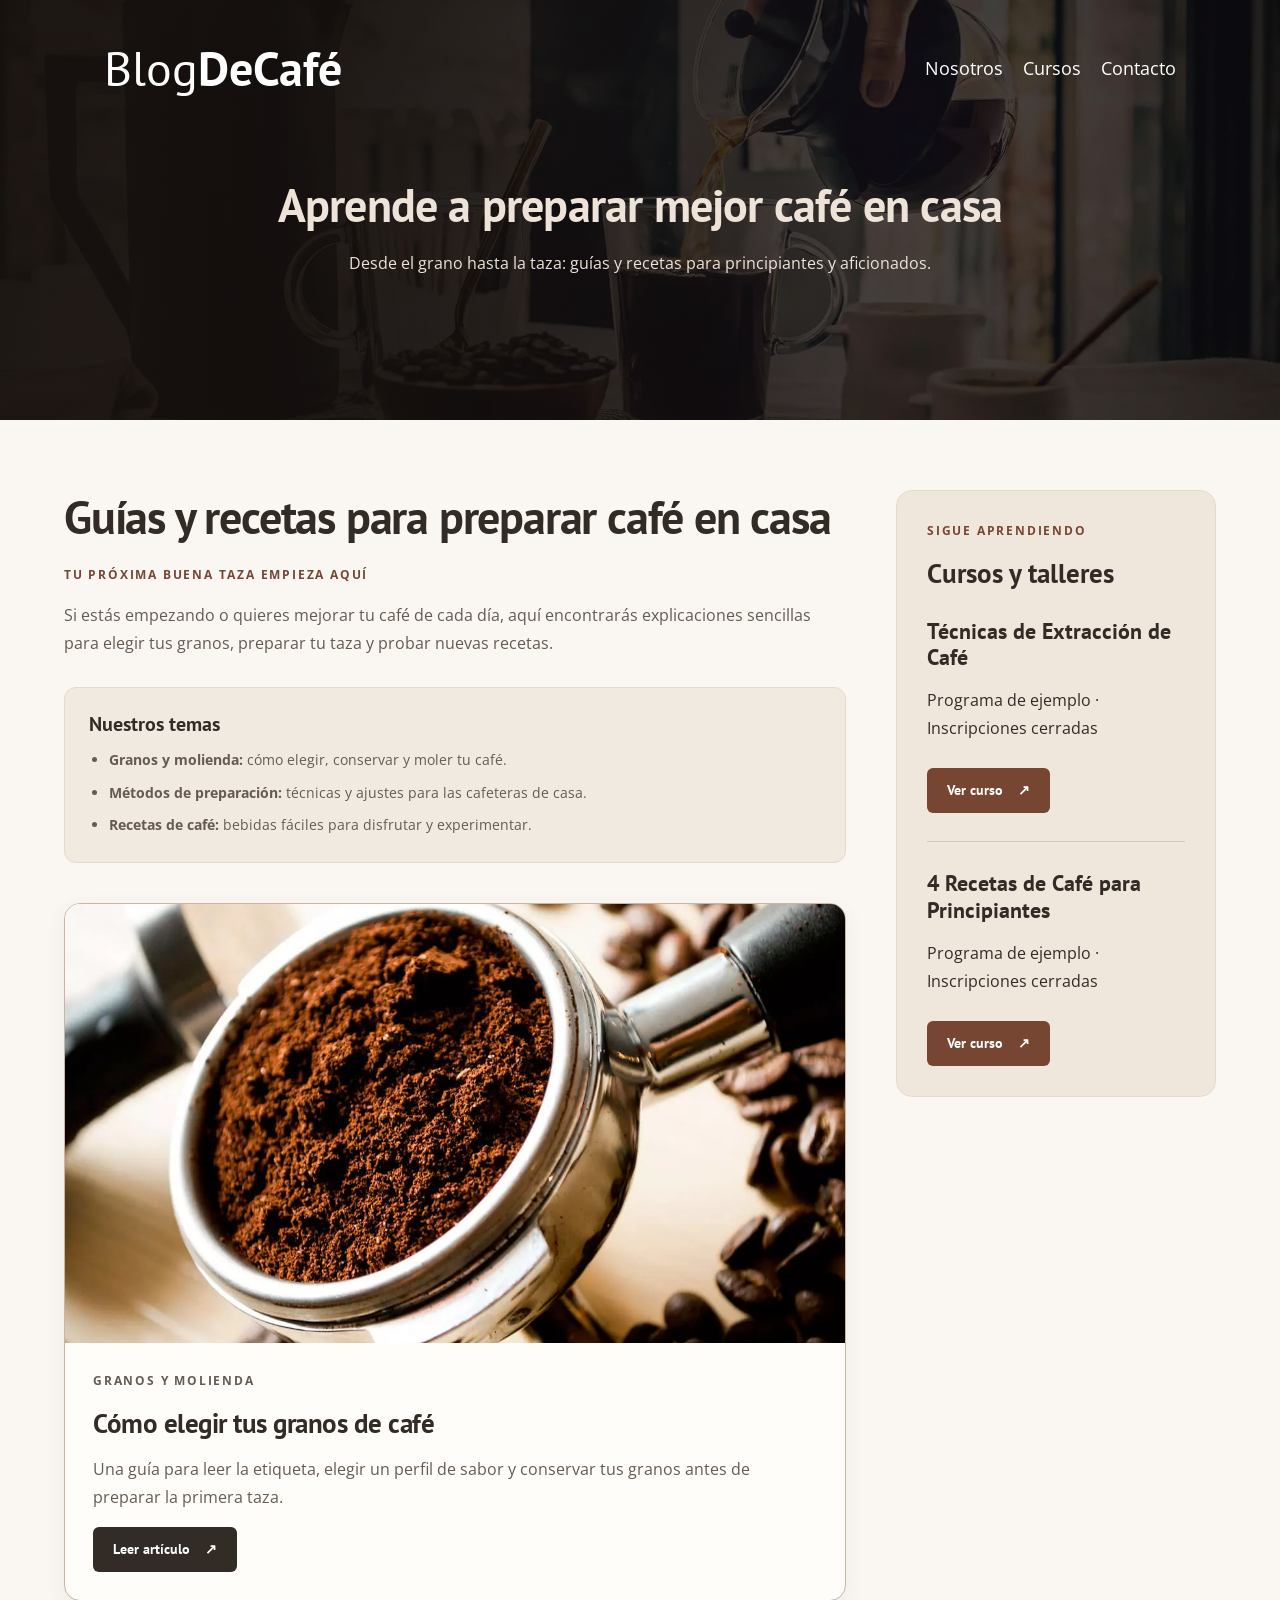
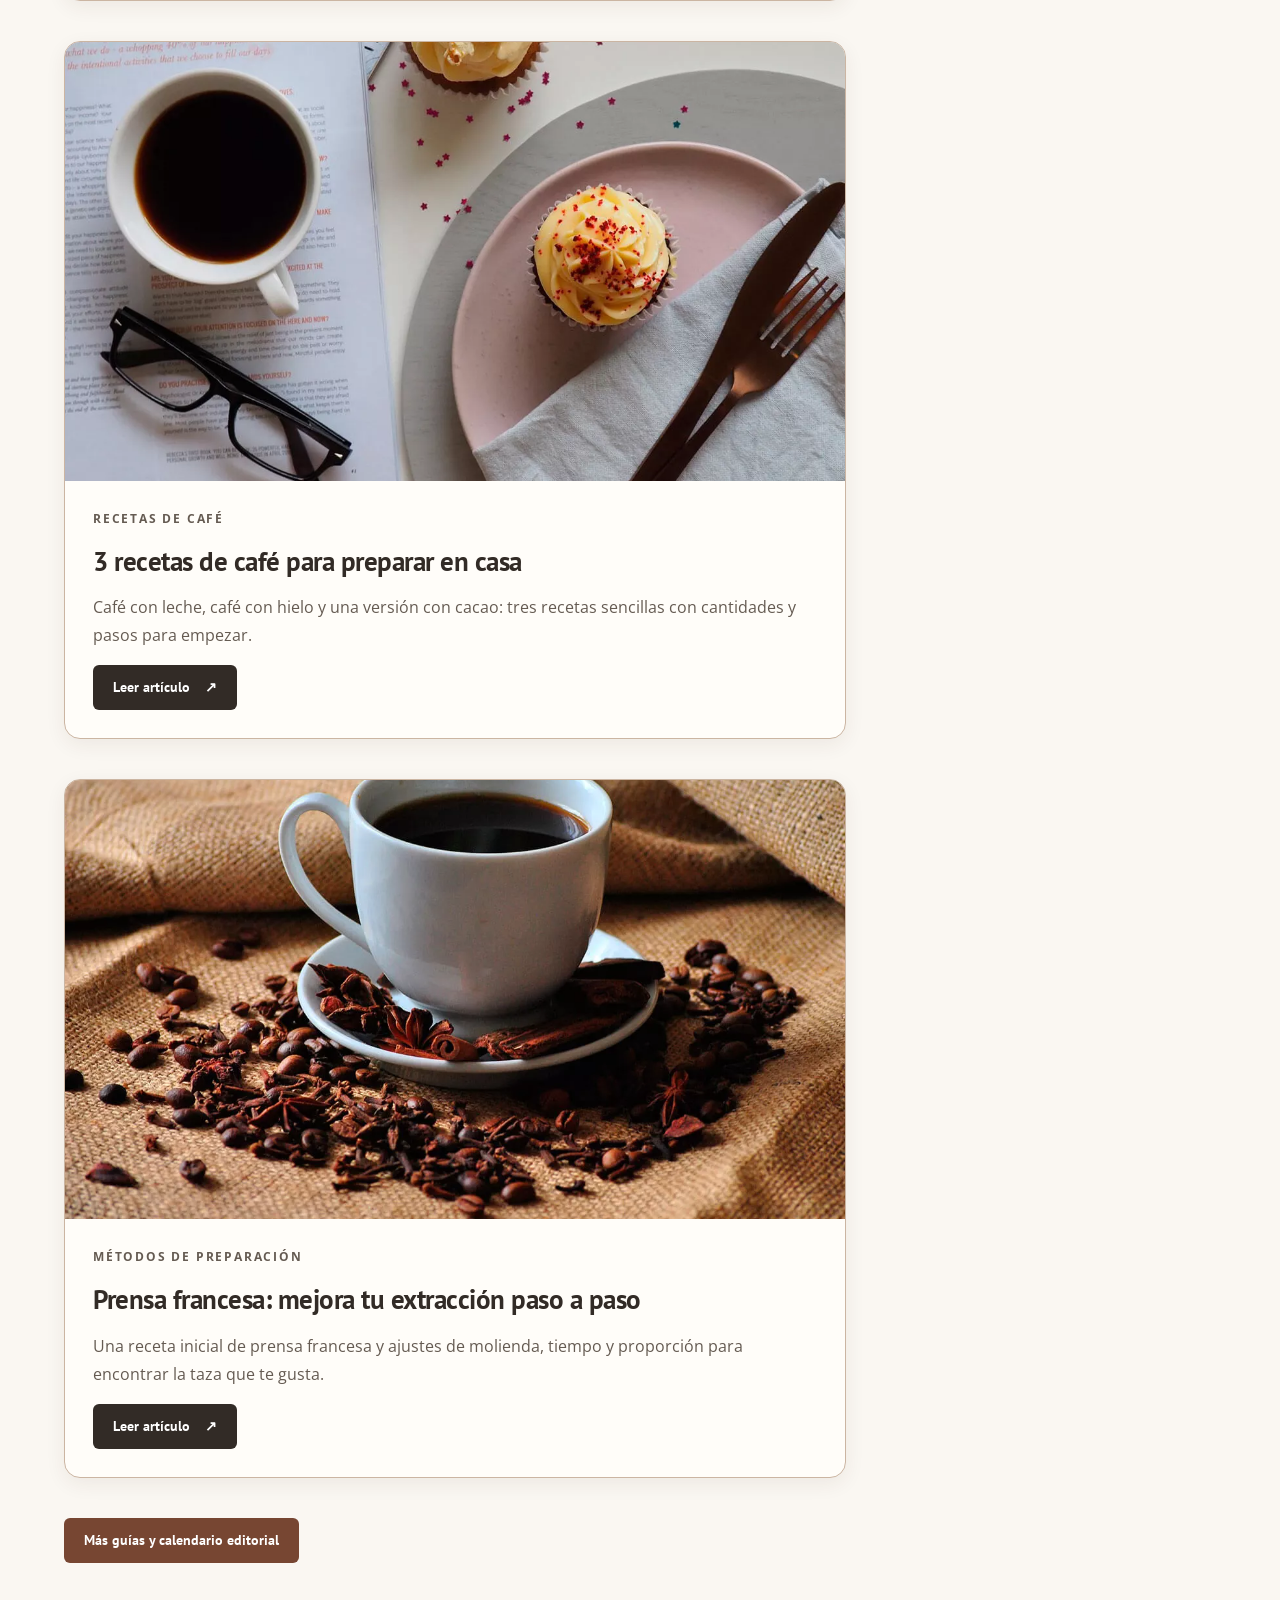
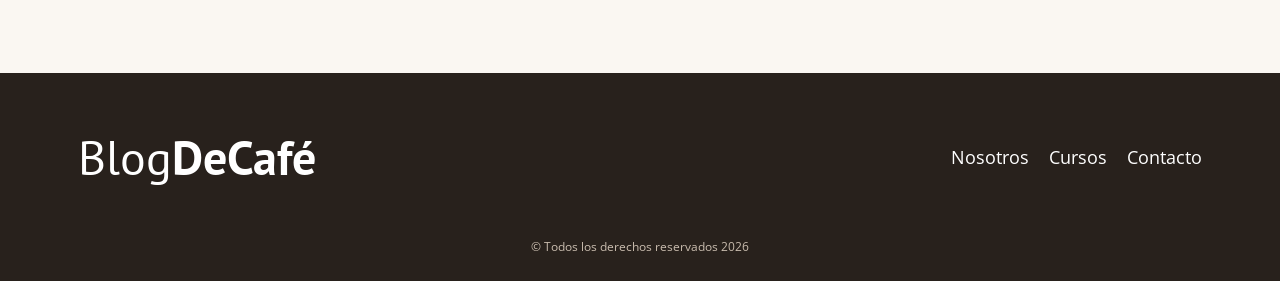
==== commit 5fe31cdc: "Refactorización de HTML y CSS para mejorar el rendimiento y la accesibilidad - Se actualizó la estra" ====
--- a/index.html
+++ b/index.html
@@ -10,14 +10,10 @@
         content="Aprende a elegir granos, ajustar la molienda y preparar café en casa con guías prácticas, recetas y propuestas de cursos para principiantes.">
 
     <link rel="prefetch" href="nosotros.html" as="document">
-    <link rel="preload" href="css/normalize.css" as="style">
     <link rel="stylesheet" href="css/normalize.css">
     <link rel="preconnect" href="https://fonts.googleapis.com">
     <link rel="preconnect" href="https://fonts.gstatic.com" crossorigin>
-    <link
-        href="https://fonts.googleapis.com/css2?family=Open+Sans:wght@400;600;700&family=PT+Sans:wght@400;700&display=swap"
-        rel="stylesheet">
-    <link rel="preload" href="css/style.css" as="style">
+    <link href="https://fonts.googleapis.com/css2?family=Open+Sans:ital,wght@0,400;0,600;0,700;1,400&family=PT+Sans:wght@400;700&display=swap" rel="stylesheet">
     <link rel="stylesheet" href="css/style.css">
 
 
@@ -65,8 +61,8 @@
                     <picture>
                         <source srcset="media/images/blog1.webp" type="image/webp">
                         <source srcset="media/images/blog1.jpg" type="image/jpeg">
-                        <img loading="lazy" src="media/images/blog1.jpg"
-                            alt="Portafiltro lleno de café molido junto a granos tostados">
+                        <img src="media/images/blog1.jpg"
+                            alt="Portafiltro lleno de café molido junto a granos tostados" width="1200" height="825" loading="lazy" decoding="async">
                     </picture>
                 </div>
                 <div class="entrada__contenido">
@@ -84,8 +80,8 @@
                     <picture>
                         <source srcset="media/images/blog2.webp" type="image/webp">
                         <source srcset="media/images/blog2.jpg" type="image/jpeg">
-                        <img loading="lazy" src="media/images/blog2.jpg"
-                            alt="Taza de café negro junto a dos magdalenas sobre una mesa">
+                        <img src="media/images/blog2.jpg"
+                            alt="Taza de café negro junto a dos magdalenas sobre una mesa" width="1200" height="825" loading="lazy" decoding="async">
                     </picture>
                 </div>
                 <div class="entrada__contenido">
@@ -103,8 +99,8 @@
                     <picture>
                         <source srcset="media/images/blog3.webp" type="image/webp">
                         <source srcset="media/images/blog3.jpg" type="image/jpeg">
-                        <img loading="lazy" src="media/images/blog3.jpg"
-                            alt="Taza de café negro rodeada de granos, canela y anís estrellado">
+                        <img src="media/images/blog3.jpg"
+                            alt="Taza de café negro rodeada de granos, canela y anís estrellado" width="1200" height="825" loading="lazy" decoding="async">
                     </picture>
                 </div>
                 <div class="entrada__contenido">
@@ -161,7 +157,6 @@
         <p>&copy; Todos los derechos reservados <span id="year"></span></p>
     </footer>
 
-    <script src="js/modernizr.js"></script>
     <script src="js/app.js"></script>
 
 </body>
--- a/css/style.css
+++ b/css/style.css
@@ -1,4 +1,6 @@
 :root {
+  --imagen-banner: url(../media/images/banner.jpg);
+  --imagen-contacto: url(../media/images/contacto.jpg);
   --fuenteHeading: "PT Sans", sans-serif;
 
   --fuenteParrafos: "Open Sans", sans-serif;
@@ -61,6 +63,7 @@
 
 img {
   max-width: 100%;
+  height: auto;
 }
 
 .no-margin {
@@ -75,17 +78,9 @@
   text-align: center;
 }
 
-.webp,
-.header {
-  background-image: url(../media/images/banner.webp);
-}
-
-.no-webp,
-.header {
-  background-image: url(../media/images/banner.jpg);
-}
 .header {
   height: 60rem;
+  background-image: var(--imagen-banner);
   background-size: cover;
   background-repeat: no-repeat;
   background-position: center center;
@@ -268,7 +263,7 @@
 }
 
 .contacto-bg {
-  background-image: url(../media/images/contacto.jpg);
+  background-image: var(--imagen-contacto);
   background-size: cover;
   background-repeat: no-repeat;
   background-position: center center;
@@ -362,9 +357,14 @@
 .aviso-ejemplo { background: #f1eae1; border-left: .4rem solid #774632; padding: 1.6rem 2rem; }
 .lectura dd { margin: .4rem 0 2rem; }
 .lectura .boton { color: #fff; text-decoration: none; }
-.calendario-editorial { padding-left: 2.4rem; }
-.calendario-editorial li { padding: 1rem 0 2rem; border-bottom: 1px solid #e5d9cd; }
-.calendario-editorial h2 { margin-top: 1rem; }
+.calendario-editorial { padding: 0; list-style: none; display: grid; gap: 3rem; margin: 3rem 0; }
+.calendario-editorial li { padding: 0; border: 1px solid #d8c8b8; border-radius: 1.4rem; overflow: hidden; background: #fffdf9; }
+.lectura .calendario-editorial li + li { margin-top: 0; }
+.calendario-editorial__imagen { display: block; }
+.calendario-editorial__imagen img { display: block; width: 100%; height: auto; aspect-ratio: 16 / 9; object-fit: cover; }
+.calendario-editorial__contenido { padding: clamp(2rem, 4vw, 3rem); }
+.calendario-editorial__contenido h2 { margin: 0 0 1.6rem; }
+.calendario-editorial__contenido p:last-child { margin-bottom: 0; }
 @media (max-width: 600px) {
   #consulta .campo { flex-direction: column; }
   #consulta .campo__label { flex: auto; text-align: left; }
@@ -385,7 +385,7 @@
 .formacion > .header {
   height: auto;
   min-height: 42rem;
-  background-image: linear-gradient(90deg, rgba(26, 19, 15, .85), rgba(26, 19, 15, .4)), url(../media/images/banner.jpg);
+  background-image: linear-gradient(90deg, rgba(26, 19, 15, .85), rgba(26, 19, 15, .4)), var(--imagen-banner);
 }
 .pagina-contacto .header__texto,
 .inicio .header__texto,
@@ -487,7 +487,7 @@
 .pagina-nosotros > .header {
   height: auto;
   min-height: 42rem;
-  background-image: linear-gradient(90deg, rgba(26, 19, 15, .85), rgba(26, 19, 15, .4)), url(../media/images/banner.jpg);
+  background-image: linear-gradient(90deg, rgba(26, 19, 15, .85), rgba(26, 19, 15, .4)), var(--imagen-banner);
 }
 .pagina-nosotros .header__texto { margin: 4rem auto 0; padding: 0 5% 6rem; max-width: 96rem; }
 .pagina-nosotros .header__texto .header__promesa { font-size: clamp(3rem, 4vw, 4.6rem); letter-spacing: -.08rem; }
@@ -564,3 +564,16 @@
 :where(a, button, input, select, textarea):focus-visible { outline: 3px solid #774632; outline-offset: 4px; }
 .header a:focus-visible, .footer a:focus-visible { outline-color: #edcfad; }
 #email-ayuda { color: #655b52; font-size: 1.4rem; }
+
+/* Native format selection: JPEG fallback; WebP chosen when supported. */
+@supports (background-image: image-set(url("image.webp") type("image/webp"))) {
+  :root {
+    --imagen-banner: image-set(url(../media/images/banner.webp) type("image/webp"), url(../media/images/banner.jpg) type("image/jpeg"));
+    --imagen-contacto: image-set(url(../media/images/contacto.webp) type("image/webp"), url(../media/images/contacto.jpg) type("image/jpeg"));
+  }
+}
+/* picture must fill grid cells previously occupied directly by an img. */
+.ficha-curso__imagen picture, .nosotros-presentacion__imagen picture { display: block; height: 100%; }
+.lectura article > picture { display: block; margin: 3rem 0; }
+.lectura article > picture img { display: block; width: 100%; height: auto; }
+picture img { vertical-align: middle; }
